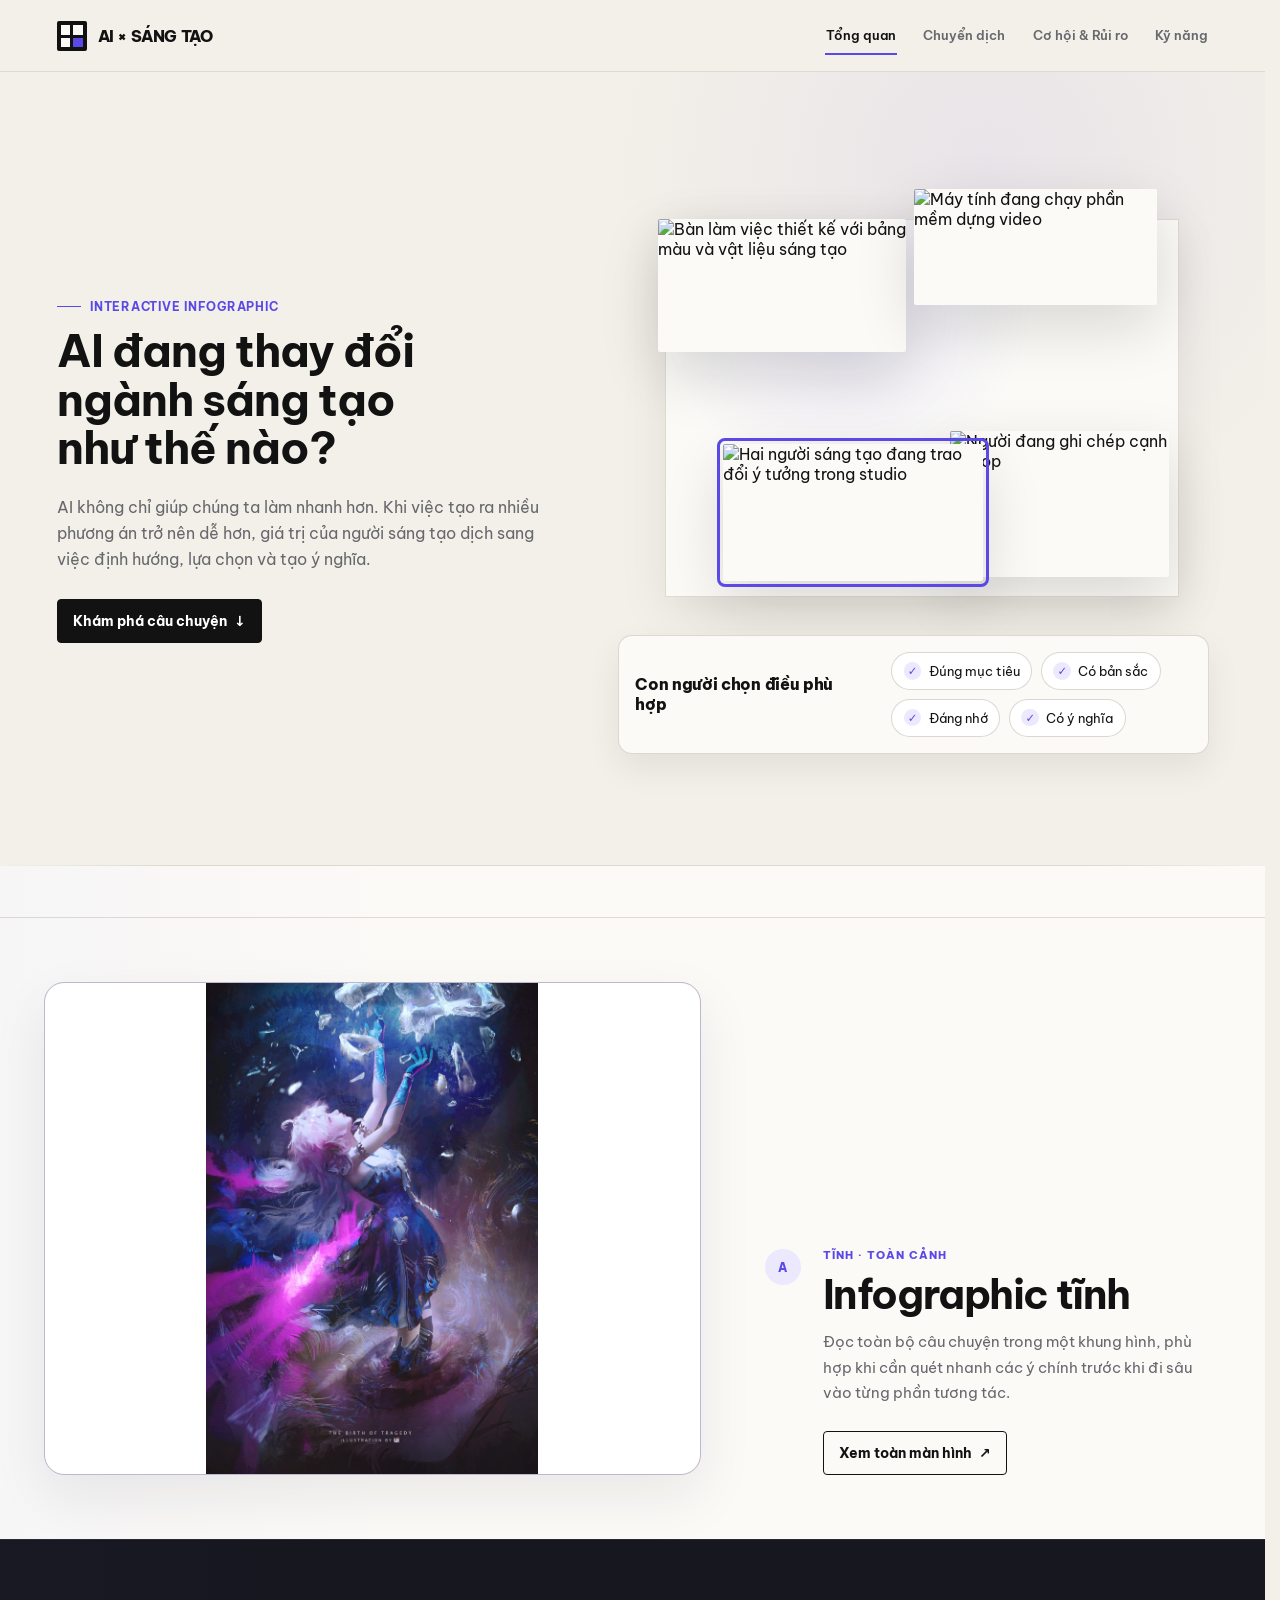
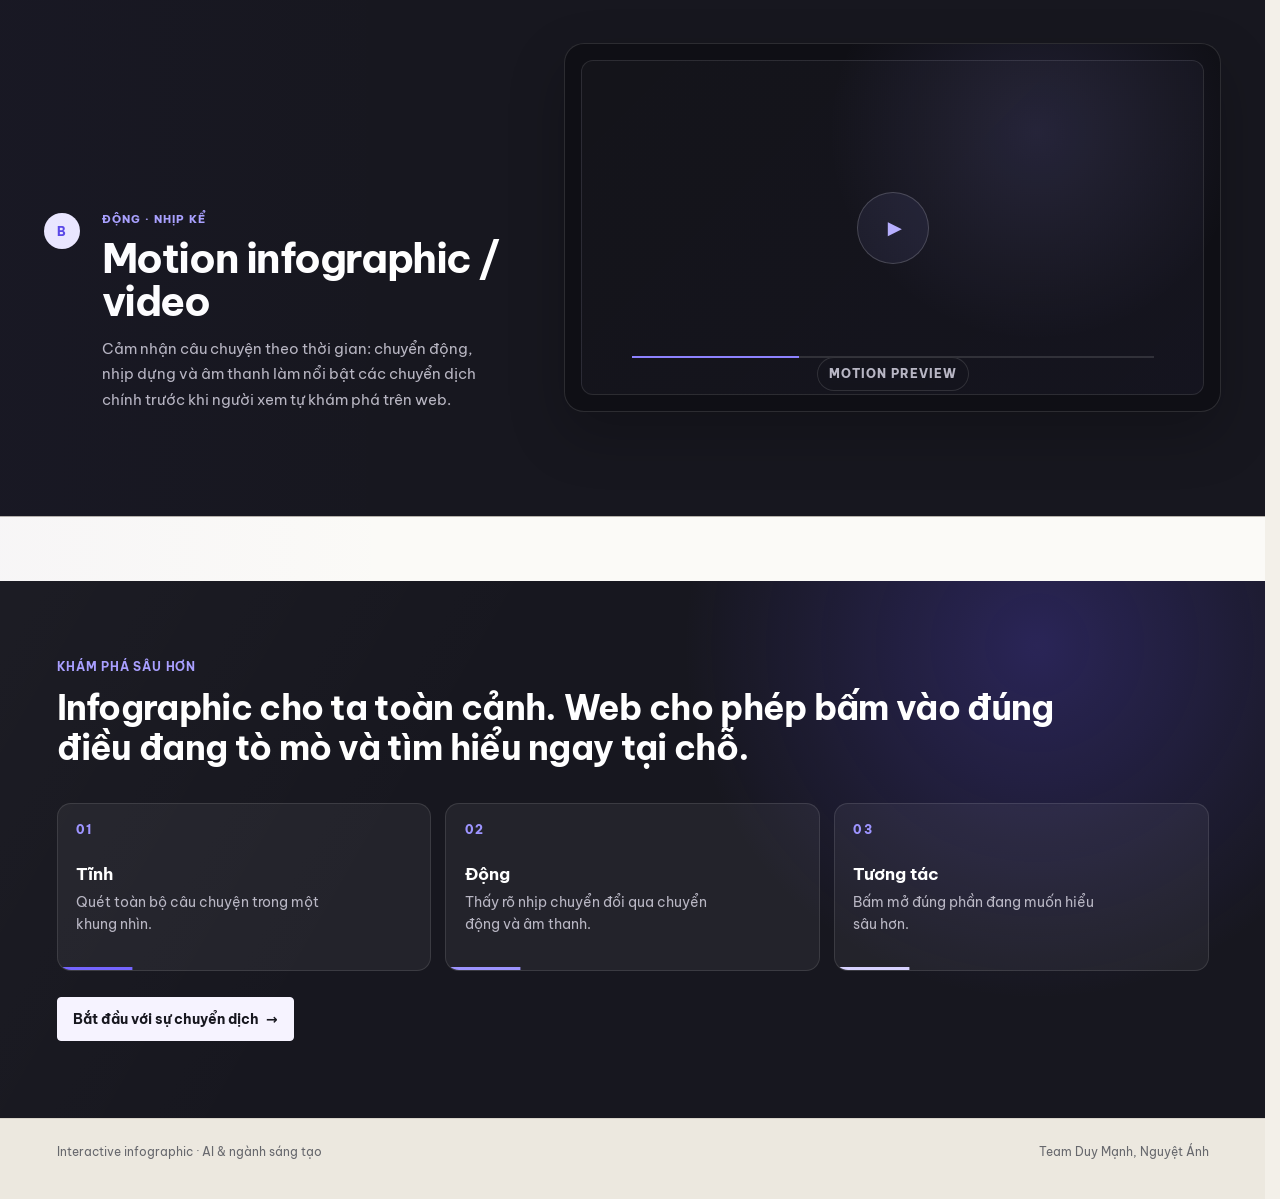
==== index.html @ 2cf22e71 "Add files via upload" ====
<!DOCTYPE html>

<html data-entry="home" lang="vi">
<head>
<meta charset="utf-8"/>
<script src="js/entry.js?v=44"></script>
<meta content="width=device-width, initial-scale=1" name="viewport"/>
<meta content="Interactive infographic về cách AI đang thay đổi ngành sáng tạo." name="description"/>
<meta content="#f3f0e9" name="theme-color"/>
<title>
      AI đang thay đổi ngành sáng tạo như thế nào?
    </title>
<link href="https://fonts.googleapis.com" rel="preconnect"/><link crossorigin="anonymous" href="https://fonts.gstatic.com" rel="preconnect"/><link href="https://fonts.googleapis.com/css2?family=Be+Vietnam+Pro:wght@400;500;600;700;800&amp;display=swap" rel="stylesheet"/><link href="css/tokens.css?v=44" rel="stylesheet"/>
<link href="css/base.css?v=44" rel="stylesheet"/>
<link href="css/layout.css?v=44" rel="stylesheet"/>
<link href="css/components.css?v=44" rel="stylesheet"/>
<link href="css/pages.css?v=44" rel="stylesheet"/>
</head>
<body data-page="home">
<a class="skip-link" href="#main">
      Bỏ qua điều hướng
    </a>
<div aria-hidden="true" class="site-intro" data-site-intro="">
<div class="site-intro-inner">
<div class="site-intro-brand">
<span aria-hidden="true" class="site-intro-mark">
<i>
</i>
<i>
</i>
<i>
</i>
<i>
</i>
</span>
<span class="site-intro-wordmark">
            AI × SÁNG TẠO
          </span>
</div>
<div class="site-intro-stage">
<div class="site-intro-side site-intro-side--left">
<span class="site-intro-line">
</span>
<strong>
              Khả năng
            </strong>
<small>
              Tạo · thử · mở rộng
            </small>
</div>
<div class="site-intro-core">
            AI
          </div>
<div class="site-intro-side site-intro-side--right">
<span class="site-intro-line">
</span>
<strong>
              Trách nhiệm
            </strong>
<small>
              Chọn · kiểm chứng · tạo ý nghĩa
            </small>
</div>
</div>
<div class="site-intro-caption">
          Công cụ mở rộng khả năng. Con người quyết định điều gì có giá trị.
        </div>
</div>
</div>
<site-header>
</site-header>
<main id="main">
<!-- ===== HERO ===== -->
<section class="page-hero home-hero">
<div class="container hero-grid">
<div class="hero-copy reveal">
<div class="hero-kicker-line">
              Interactive infographic
            </div>
<h1 class="display-title">
<span class="title-line">
                AI đang thay đổi
              </span>
<span class="title-line">
                ngành sáng tạo
              </span>
<span class="title-line">
                như thế nào?
              </span>
</h1>
<p class="lead">
              AI không chỉ giúp chúng ta làm nhanh hơn.
                        Khi việc tạo ra nhiều phương án trở nên dễ hơn,
                        giá trị của người sáng tạo dịch sang việc
                        định hướng, lựa chọn và tạo ý nghĩa.
            </p>
<div class="hero-actions">
<a class="button primary" href="#infographic">
                Khám phá câu chuyện
                <span aria-hidden="true" class="inline-arrow">
                  ↓
                </span>
</a>
</div>
</div>
<div aria-label="Các hình ảnh đại diện cho nhiều loại hoạt động sáng tạo" class="contact-sheet" data-hero-sheet="">
<div aria-hidden="true" class="contact-canvas">
<figure class="contact-card c1">
<img alt="Bàn làm việc thiết kế với bảng màu và vật liệu sáng tạo" decoding="async" loading="eager" src="https://images.pexels.com/photos/37663437/pexels-photo-37663437.jpeg?cs=srgb&amp;dl=pexels-noemiji-37663437.jpg&amp;fm=jpg"/>
</figure>
<figure class="contact-card c2">
<img alt="Máy tính đang chạy phần mềm dựng video" decoding="async" loading="eager" src="https://images.pexels.com/photos/9317525/pexels-photo-9317525.jpeg?cs=srgb&amp;dl=pexels-adam-sondel-381265-9317525.jpg&amp;fm=jpg"/>
</figure>
<figure class="contact-card c3 selected">
<img alt="Hai người sáng tạo đang trao đổi ý tưởng trong studio" decoding="async" loading="eager" src="https://images.pexels.com/photos/6322380/pexels-photo-6322380.jpeg?cs=srgb&amp;dl=pexels-ai25studioai-6322380.jpg&amp;fm=jpg"/>
</figure>
<figure class="contact-card c4">
<img alt="Người đang ghi chép cạnh laptop" decoding="async" loading="eager" src="https://images.pexels.com/photos/1766604/pexels-photo-1766604.jpeg?cs=srgb&amp;dl=pexels-judit-peter-281675-1766604.jpg&amp;fm=jpg"/>
</figure>
</div>
<div class="hero-filter-note">
<strong>
  Con người chọn điều phù hợp
</strong>
<div class="hero-criteria">
<span>
 Đúng mục tiêu
</span>
<span>
Có bản sắc
 </span>
<span>
Đáng nhớ
</span>
<span>
Có ý nghĩa
</span>
</div>
</div>
</div>
</div>
</section>
<!-- ===== INFOGRAPHIC / VIDEO ===== -->
<section class="section paper infographic-feature" id="infographic">
<div class="resource-grid reveal">
    <article class="resource-card resource-card--image">
      <div class="resource-card-inner resource-card-inner--media">
        <div class="resource-media-slot resource-media-slot--image" data-resource-slot>
          <!-- Thay src bằng đúng tên file ảnh của bạn. Không cần đổi tên file. -->
          <img
            src="assets/images/__denia_wuthering_waves_drawn_by_ui_uiiiiiiiii__208f5d4cfd1bcb9dfec22d01a7ed5b08.jpg"
            data-resource-image
            alt="Infographic AI và ngành sáng tạo"
          >
          <div class="resource-media-placeholder" data-resource-placeholder>
            <div class="resource-placeholder-art resource-placeholder-art--image" aria-hidden="true">
              <span class="resource-placeholder-line resource-placeholder-line--wide"></span>
              <span class="resource-placeholder-line resource-placeholder-line--mid"></span>
              <span class="resource-placeholder-line resource-placeholder-line--short"></span>
              <span class="resource-placeholder-grid"></span>
            </div>
            <span class="resource-placeholder-label">Infographic preview</span>
          </div>
        </div>

        <div class="resource-card-copy">
          <span class="resource-index">A</span>
          <div class="resource-copy-body">
            <span class="resource-kicker">Tĩnh · Toàn cảnh</span>
            <h3>Infographic tĩnh</h3>
            <p>Đọc toàn bộ câu chuyện trong một khung hình, phù hợp khi cần quét nhanh các ý chính trước khi đi sâu vào từng phần tương tác.</p>
            <button class="button resource-action" data-open-resource="image" type="button" disabled hidden>
              Xem toàn màn hình <span aria-hidden="true">↗</span>
            </button>
          </div>
        </div>
      </div>
    </article>

    <article class="resource-card resource-card--dark resource-card--reverse">
      <div class="resource-card-inner resource-card-inner--media">
        <div class="resource-media-slot resource-media-slot--video" data-resource-slot>
          <video
            src="assets/video/snaptik.vn_7618606167828319506.mp4"
            data-resource-video
            aria-label="Motion infographic về AI và ngành sáng tạo"
            preload="metadata"
            controls
            hidden
          ></video>
          <div class="resource-media-placeholder" data-resource-placeholder>
            <div class="resource-placeholder-art resource-placeholder-art--video" aria-hidden="true">
              <span class="resource-placeholder-play">▶</span>
              <span class="resource-placeholder-timeline"></span>
            </div>
            <span class="resource-placeholder-label">Motion preview</span>
          </div>
        </div>

        <div class="resource-card-copy">
          <span class="resource-index">B</span>
          <div class="resource-copy-body">
            <span class="resource-kicker">Động · Nhịp kể</span>
            <h3>Motion infographic / video</h3>
            <p>Cảm nhận câu chuyện theo thời gian: chuyển động, nhịp dựng và âm thanh làm nổi bật các chuyển dịch chính trước khi người xem tự khám phá trên web.</p>
            <button class="button primary resource-action" data-open-resource="video" type="button" disabled hidden>
              Xem video <span aria-hidden="true">↗</span>
            </button>
          </div>
        </div>
      </div>
    </article>
  </div>
</section>
<!-- ===== EXPLORE ===== -->
<section class="section loose explore-section">
<div class="container reveal">
<p class="eyebrow">
            Khám phá sâu hơn
          </p>
<p class="summary-transition">
            Infographic cho ta toàn cảnh.
                    Web cho phép bấm vào đúng điều đang tò mò
                    và tìm hiểu ngay tại chỗ.
          </p>
<div class="insight-strip reveal-stagger">
<article class="insight-card">
<span class="insight-index">
                01
              </span>
<strong>
                Tĩnh
              </strong>
<p>
                Quét toàn bộ câu chuyện trong một khung nhìn.
              </p>
</article>
<article class="insight-card">
<span class="insight-index">
                02
              </span>
<strong>
                Động
              </strong>
<p>
                Thấy rõ nhịp chuyển đổi qua chuyển động và âm thanh.
              </p>
</article>
<article class="insight-card">
<span class="insight-index">
                03
              </span>
<strong>
                Tương tác
              </strong>
<p>
                Bấm mở đúng phần đang muốn hiểu sâu hơn.
              </p>
</article>
</div>
<div class="hero-actions">
<a class="button primary" href="chuyen-dich.html">
              Bắt đầu với sự chuyển dịch
              <span aria-hidden="true" class="inline-arrow">
                →
              </span>
</a>
</div>
</div>
</section>
<div aria-hidden="true" class="resource-lightbox" data-resource-lightbox="">
<div class="resource-lightbox-backdrop" data-close-resource="">
</div>
<section aria-labelledby="resource-lightbox-title" aria-modal="true" class="resource-lightbox-dialog" role="dialog">
<div class="resource-lightbox-bar">
  <strong data-resource-lightbox-title id="resource-lightbox-title">Media</strong>
  <div class="resource-lightbox-tools">
    <div class="resource-zoom-controls" data-resource-zoom-controls hidden>
      <button type="button" class="resource-zoom-button" data-resource-zoom-out aria-label="Thu nhỏ ảnh">−</button>
      <span class="resource-zoom-label" data-resource-zoom-label>100%</span>
      <button type="button" class="resource-zoom-button" data-resource-zoom-in aria-label="Phóng to ảnh">+</button>
    </div>
    <button aria-label="Đóng media" class="resource-lightbox-close" data-close-resource type="button">Đóng ×</button>
  </div>
</div>
<div class="resource-lightbox-stage">
<img alt="Infographic AI và ngành sáng tạo ở chế độ xem lớn" data-resource-lightbox-image="" hidden=""/>
<video aria-label="Motion infographic AI và ngành sáng tạo" controls="" data-resource-lightbox-video="" hidden="" playsinline="" preload="metadata">
</video>
<div class="resource-lightbox-empty" data-resource-lightbox-empty="" hidden="">
              Media chưa được gắn vào project.
            </div>
</div>
</section>
</div>
</main>
<site-footer>
</site-footer>
<script src="js/main.js?v=44">
</script>
<script src="js/animations.js?v=44">
</script>
<script src="js/pages/home.js?v=44">
</script>
</body>
</html>
---- css/tokens.css ----
:root {
  --bg: #f3f0e9;
  --paper: #fbfaf7;
  --ink: #121212;
  --muted: #67686d;
  --line: #d8d3c9;
  --accent: #5a48e7;
  --accent-soft: #ece9ff;
  --accent-2: #8a7fff;
  --risk: #8f3636;
  --risk-soft: #f3e4e1;
  --dark: #121218;
  --dark-2: #1d1d26;
  --light-on-dark: #f7f5ef;
  --success: #2d6b58;

  --font: "Be Vietnam Pro", Inter, ui-sans-serif, system-ui, -apple-system, BlinkMacSystemFont, "Segoe UI", sans-serif;

  --fs-display: clamp(2.45rem, 3.55vw, 3.65rem);
  --fs-h1: clamp(2.05rem, 2.85vw, 3.05rem);
  --fs-h2: clamp(1.5rem, 1.85vw, 1.95rem);
  --fs-h3: clamp(1.02rem, 1.1vw, 1.16rem);
  --fs-body-lg: clamp(.98rem, .98vw, 1.04rem);
  --fs-body: 1rem;
  --fs-small: .84rem;
  --fs-label: .74rem;

  --space-1: .5rem;
  --space-2: .75rem;
  --space-3: 1rem;
  --space-4: 1.5rem;
  --space-5: 2rem;
  --space-6: 2.75rem;
  --space-7: 4rem;
  --space-8: 5.5rem;
  --space-9: 7rem;

  --radius-xs: 4px;
  --radius-sm: 10px;
  --radius-md: 18px;
  --radius-lg: 24px;
  --max: 1180px;
  --reading: 740px;
  --header-h: 72px;

  --shadow-soft: 0 16px 46px rgba(17, 17, 17, .08);
  --shadow-image: 0 22px 60px rgba(17, 17, 17, .14);
  --shadow-lift: 0 22px 64px rgba(17, 17, 17, .11);

  --motion-ease: cubic-bezier(.22, 1, .36, 1);
  --motion-ease-soft: cubic-bezier(.2, .72, .2, 1);
  --motion-ease-spring: cubic-bezier(.16, 1, .3, 1);
  --motion-fast: 180ms;
  --motion-base: 360ms;
  --motion-slow: 520ms;
}
---- css/base.css ----
*, *::before, *::after { box-sizing: border-box; }
html { scroll-behavior: smooth; scrollbar-gutter: stable; }
body {
  margin: 0;
  overflow-x: hidden;
  background: var(--bg);
  color: var(--ink);
  font-family: var(--font);
  font-size: var(--fs-body);
  text-rendering: optimizeLegibility;
  -webkit-font-smoothing: antialiased;
}
img, video, svg { display: block; max-width: 100%; }
a { color: inherit; }
a, button, summary { -webkit-tap-highlight-color: transparent; }
button, summary { font: inherit; }
button { color: inherit; }
h1, h2, h3, h4, p, figure, blockquote { margin-top: 0; }
p { line-height: 1.62; }
code { font-family: ui-monospace, SFMono-Regular, Menlo, Consolas, monospace; font-size: .88em; }
::selection { background: var(--accent); color: #fff; }

.container { width: min(var(--max), 90vw); margin-inline: auto; }
.reading { max-width: var(--reading); }

.skip-link {
  position: fixed;
  left: 1rem;
  top: -4rem;
  z-index: 300;
  padding: .7rem 1rem;
  background: var(--ink);
  color: #fff;
  text-decoration: none;
}
.skip-link:focus { top: 1rem; }

.eyebrow, .kicker {
  margin-bottom: .72rem;
  color: var(--accent);
  font-size: var(--fs-label);
  font-weight: 650;
  letter-spacing: .065em;
  text-transform: uppercase;
}
.display-title {
  max-width: 620px;
  margin-bottom: 1.3rem;
  font-size: var(--fs-display);
  font-weight: 700;
  line-height: 1.07;
  letter-spacing: -.022em;
  text-wrap: balance;
}
.display-title .title-line { display: block; }
.page-title {
  max-width: 820px;
  margin-bottom: 1.2rem;
  font-size: var(--fs-h1);
  font-weight: 700;
  line-height: 1.09;
  letter-spacing: -.02em;
  text-wrap: balance;
}
.section-title {
  max-width: 760px;
  margin-bottom: .82rem;
  font-size: var(--fs-h2);
  font-weight: 650;
  line-height: 1.18;
  letter-spacing: -.015em;
  text-wrap: balance;
}
.item-title { margin-bottom: .42rem; font-size: var(--fs-h3); font-weight: 650; line-height: 1.32; }
.lead { max-width: 735px; margin-bottom: 0; color: var(--muted); font-size: var(--fs-body-lg); font-weight: 400; line-height: 1.68; }
.lead strong { font-weight: 400; color: inherit; }
.small, .muted { color: var(--muted); }
.small { font-size: var(--fs-small); }

.icon { width: 1.35rem; height: 1.35rem; flex: 0 0 auto; stroke: currentColor; }
.icon-lg { width: 2.15rem; height: 2.15rem; }
.icon-xl { width: 3rem; height: 3rem; }

.sr-only {
  position: absolute;
  width: 1px;
  height: 1px;
  padding: 0;
  margin: -1px;
  overflow: hidden;
  clip: rect(0, 0, 0, 0);
  white-space: nowrap;
  border: 0;
}
:focus-visible { outline: 3px solid color-mix(in srgb, var(--accent) 75%, white); outline-offset: 3px; }
[hidden] { display: none !important; }

/* Motion is progressive enhancement: content remains visible if JS does not run. */
.motion-enabled .reveal {
  opacity: 0;
  transform: translate3d(0, 14px, 0);
  transition: opacity 520ms var(--motion-ease), transform 520ms var(--motion-ease);
  will-change: opacity, transform;
}
.motion-enabled .reveal.is-visible { opacity: 1; transform: none; will-change: auto; }

.motion-enabled .reveal-stagger > * {
  opacity: 0;
  transform: translate3d(0, 10px, 0);
  transition: opacity 460ms var(--motion-ease), transform 460ms var(--motion-ease);
  transition-delay: calc(var(--stagger-index, 0) * 42ms);
}
.motion-enabled .reveal-stagger.is-visible > * { opacity: 1; transform: none; will-change: auto; }

.motion-enabled .section-head.reveal,
.motion-enabled .feature-head.reveal {
  opacity: 1;
  transform: none;
  transition: none;
}
.motion-enabled .section-head.reveal > *:not(.sr-only),
.motion-enabled .feature-head.reveal > *:not(.sr-only) {
  opacity: 0;
  transform: translate3d(0, 9px, 0);
  transition: opacity 480ms var(--motion-ease), transform 480ms var(--motion-ease);
}
.motion-enabled .section-head.reveal.is-visible > *:not(.sr-only),
.motion-enabled .feature-head.reveal.is-visible > *:not(.sr-only) { opacity: 1; transform: none; }
.motion-enabled .section-head.reveal.is-visible > *:nth-child(2),
.motion-enabled .feature-head.reveal.is-visible > *:nth-child(2) { transition-delay: 45ms; }
.motion-enabled .section-head.reveal.is-visible > *:nth-child(3),
.motion-enabled .feature-head.reveal.is-visible > *:nth-child(3) { transition-delay: 85ms; }
.motion-enabled .section-head.reveal.is-visible > *:nth-child(4),
.motion-enabled .feature-head.reveal.is-visible > *:nth-child(4) { transition-delay: 120ms; }

/* Home hero is never hidden by motion. The standalone intro is the only entry animation. */
.home-hero .hero-copy,
.home-hero .hero-kicker-line,
.home-hero .title-line,
.home-hero .hero-copy > .lead,
.home-hero .hero-copy > .hero-actions { opacity: 1; transform: none; }

@media (prefers-reduced-motion: reduce) {
  *, *::before, *::after { scroll-behavior: auto !important; animation-duration: .001ms !important; transition-duration: .001ms !important; }
  .motion-enabled .reveal,
  .motion-enabled .reveal-stagger > *,
  .motion-enabled .section-head.reveal > *,
  .motion-enabled .feature-head.reveal > * {
    opacity: 1 !important;
    transform: none !important;
    transition: none !important;
    animation: none !important;
  }
}


/* First-entry overlay only. Page content itself is never hidden or replayed. */
html.intro-skipped .site-intro { display: none !important; }
body.resource-lightbox-open { overflow: hidden; }
body.intro-active { overflow: hidden; }
---- css/layout.css ----
/* Shared site shell ------------------------------------------------------- */
site-header {
  display: block;
  position: sticky;
  top: 0;
  z-index: 70;
  min-height: var(--header-h);
  background: var(--bg);
}

.site-header {
  position: relative;
  height: var(--header-h);
  border-bottom: 1px solid color-mix(in srgb, var(--line) 78%, transparent);
  background: rgba(243, 240, 233, .985);
}

.site-header::after {
  content: "";
  position: absolute;
  left: 0;
  bottom: -1px;
  width: calc(var(--page-progress, 0) * 100%);
  height: 1px;
  background: var(--accent);
  pointer-events: none;
}

.header-inner {
  height: var(--header-h);
  display: flex;
  align-items: center;
  justify-content: space-between;
  gap: var(--space-5);
}

.brand {
  display: inline-flex;
  align-items: center;
  gap: .7rem;
  flex: 0 0 auto;
  color: var(--ink);
  text-decoration: none;
  font-weight: 800;
  letter-spacing: -.025em;
}

.brand-mark {
  width: 30px;
  height: 30px;
  display: grid;
  grid-template-columns: repeat(2, 1fr);
  gap: 3px;
  padding: 4px;
  border-radius: 2px;
  background: var(--ink);
}
.brand-mark i { display: block; background: var(--paper); }
.brand-mark i:last-child { background: var(--accent); }
.brand-label { line-height: 1; }

.site-nav {
  display: flex;
  align-items: stretch;
  gap: clamp(1rem, 2vw, 1.7rem);
  min-height: 42px;
  overflow-x: auto;
  scrollbar-width: none;
}
.site-nav::-webkit-scrollbar { display: none; }

.site-nav a {
  position: relative;
  display: inline-flex;
  align-items: center;
  padding: 0 .05rem;
  color: var(--muted);
  text-decoration: none;
  font-size: .82rem;
  font-weight: 600;
  line-height: 1;
  white-space: nowrap;
  transition: color 160ms ease;
}
.site-nav a::after {
  content: "";
  position: absolute;
  left: 0;
  right: 0;
  bottom: 2px;
  height: 2px;
  background: var(--accent);
  transform: scaleX(0);
  transform-origin: center;
  transition: transform 180ms var(--motion-ease);
}
.site-nav a:hover,
.site-nav a:focus-visible,
.site-nav a.active { color: var(--ink); }
.site-nav a.active::after { transform: scaleX(1); }

.page-hero { padding: 3.7rem 0 3.4rem; }
.section { padding: 4rem 0; }
.section.compact { padding-block: 3.25rem; }
.section.loose { padding-block: 4.8rem; }
.section.dark { background: var(--dark); color: var(--light-on-dark); }
.section.dark .eyebrow { color: #9d94ff; }
.section.dark .lead, .section.dark .media-note { color: #b9b8c2; }
.section.paper { background: var(--paper); }
.section-head { margin-bottom: 2.35rem; }
.section-head.compact { margin-bottom: 1.65rem; }
.section-grid { display: grid; grid-template-columns: minmax(0, .92fr) minmax(0, 1.08fr); gap: clamp(2.5rem, 5vw, 5rem); align-items: start; }
.bridge { padding: 2.2rem 0; background: var(--ink); color: #fff; }
.bridge p { max-width: 900px; margin: 0; font-size: clamp(1.45rem, 2.5vw, 2.4rem); font-weight: 600; line-height: 1.28; letter-spacing: -.025em; }

.page-next { padding: 2.4rem 0 3.7rem; border-top: 1px solid color-mix(in srgb, var(--line) 86%, transparent); background: color-mix(in srgb, var(--bg) 88%, #fff); }
.page-next-inner { display: flex; align-items: center; justify-content: space-between; gap: var(--space-4); padding: 1rem 0; }
.page-next-label { color: var(--muted); font-size: var(--fs-label); font-weight: 700; letter-spacing: .1em; text-transform: uppercase; }
.page-next-title { margin: .3rem 0 0; font-size: 1.22rem; font-weight: 700; line-height: 1.35; }
.page-next .button { transition-duration: 260ms; }
.site-footer { padding: 1.6rem 0 2.5rem; border-top: 1px solid var(--line); background: #ece8df; color: var(--muted); font-size: .75rem; }
.footer-inner { display: flex; justify-content: space-between; gap: var(--space-4); }

@media (max-width: 900px) {
  .site-nav { max-width: 72vw; }
  .section-grid { grid-template-columns: 1fr; }
}
@media (max-width: 680px) {
  .brand-label { display: none; }
  .site-nav { max-width: calc(100vw - 72px); gap: 1rem; }
  .site-nav a { font-size: .74rem; }
  .page-hero, .section, .section.compact, .section.loose { padding-block: 3rem; }
  .page-next-inner, .footer-inner { align-items: flex-start; flex-direction: column; }
}
---- css/components.css ----
.button {
  display: inline-flex;
  align-items: center;
  justify-content: center;
  gap: .45rem;
  min-height: 44px;
  padding: .72rem .95rem;
  border: 1px solid var(--ink);
  border-radius: var(--radius-xs);
  background: transparent;
  color: inherit;
  text-decoration: none;
  font-size: .87rem;
  font-weight: 700;
  cursor: pointer;
  transform: translate3d(0, 0, 0);
  transition: background var(--motion-fast) ease, color var(--motion-fast) ease, border-color var(--motion-fast) ease, transform 260ms var(--motion-ease-spring), box-shadow 260ms var(--motion-ease-soft);
}
.button:hover, .button:focus-visible { transform: translate3d(0, -2px, 0); box-shadow: 0 10px 26px rgba(17, 17, 17, .09); }
.button:active { transform: translate3d(0, 0, 0) scale(.985); transition-duration: 90ms; }
.button.primary { background: var(--ink); color: #fff; }
.button.primary:hover, .button.primary:focus-visible { background: var(--accent); border-color: var(--accent); }
.text-link { display: inline-flex; align-items: center; gap: .35rem; padding: .12rem 0; border-bottom: 1px solid currentColor; background: transparent; color: var(--accent); text-decoration: none; font-size: .83rem; font-weight: 700; }
.hero-actions { display: flex; flex-wrap: wrap; gap: .85rem; margin-top: 1.65rem; }
.inline-arrow { display: inline-block; transition: transform 300ms var(--motion-ease-spring); }
.button:hover .inline-arrow, .button:focus-visible .inline-arrow { transform: translate3d(4px, 0, 0); }
.button[href^="#"]:hover .inline-arrow, .button[href^="#"]:focus-visible .inline-arrow { transform: translate3d(0, 4px, 0); }

.media-frame, .video-frame { position: relative; overflow: hidden; border-radius: var(--radius-sm); transition: transform 520ms var(--motion-ease), box-shadow 520ms var(--motion-ease-soft); }
.media-frame { background: var(--paper); box-shadow: var(--shadow-soft); }
.media-frame:hover { transform: translate3d(0, -2px, 0); box-shadow: var(--shadow-lift); }
.media-frame img { width: 100%; height: auto; transition: transform 900ms var(--motion-ease); }
.media-frame:hover img { transform: scale(1.008); }
.video-frame { background: #0e0e13; box-shadow: 0 24px 70px rgba(0, 0, 0, .18); }
.video-frame video { width: 100%; aspect-ratio: 16 / 9; background: #09090c; }
.media-empty { min-height: 420px; background: linear-gradient(135deg, #f7f4ed, #f1eee7); }
.media-empty.quiet { display: block; padding: 0; }
.media-note { margin: .8rem 0 0; color: var(--muted); font-size: .78rem; }
.video-frame .media-empty { min-height: 0; aspect-ratio: 16 / 9; background: linear-gradient(145deg, #111116, #191922); }
.video-frame .media-empty.quiet::after { content: ""; position: absolute; left: 50%; top: 50%; width: 48px; height: 48px; transform: translate(-50%, -50%); border: 1px solid #474752; border-radius: 50%; opacity: .6; }
.media-fallback { min-height: 260px; display: grid; place-content: center; gap: .55rem; padding: 2rem; border: 1px dashed var(--line); background: linear-gradient(135deg, #f7f4ed, #efebe3); color: var(--muted); text-align: center; }
.media-fallback strong { color: var(--ink); }
.media-fallback--dark { min-height: 420px; border-color: #353540; background: linear-gradient(145deg, #111116, #1a1a22); color: #aaa9b4; }
.media-fallback--dark strong { color: #fff; }

/* Accordion: four large workflow shifts. */
.shift-list { border-top: 1px solid var(--line); }
.shift-item { border-bottom: 1px solid var(--line); transition: background 220ms ease, border-color 220ms ease; }
.shift-item:hover { background: rgba(255, 255, 255, .32); }
.shift-trigger { width: 100%; display: grid; grid-template-columns: 62px minmax(0, 1fr) auto; gap: 1.15rem; align-items: start; padding: 1.45rem 0; border: 0; background: transparent; text-align: left; cursor: pointer; transition: color 260ms var(--motion-ease), background 260ms var(--motion-ease); }
.shift-trigger:hover .shift-title, .shift-trigger:focus-visible .shift-title { color: var(--accent); }
.shift-icon { width: 42px; height: 42px; display: grid; place-items: center; color: var(--accent); transition: color 300ms var(--motion-ease), transform 420ms var(--motion-ease-spring); }
.shift-icon .icon { width: 1.5rem; height: 1.5rem; }
.shift-trigger:hover .shift-icon, .shift-trigger:focus-visible .shift-icon { transform: translate3d(3px, 0, 0) scale(1.06); }
.shift-item.is-open .shift-icon { color: var(--ink); transform: translate3d(2px, -1px, 0) scale(1.06); }
.shift-title { display: flex; align-items: baseline; gap: .45rem; flex-wrap: wrap; margin-bottom: .35rem; font-size: clamp(1.16rem, 1.45vw, 1.42rem); font-weight: 650; letter-spacing: -.012em; }
.shift-title .arrow { color: var(--accent); }
.shift-summary { max-width: 760px; color: var(--muted); font-size: .91rem; font-weight: 400; line-height: 1.6; }
.shift-plus { color: var(--accent); font-size: 1.15rem; transition: transform 420ms var(--motion-ease-spring), color 260ms ease; }
.shift-item.is-open .shift-plus { transform: rotate(45deg) scale(1.08); }
.shift-panel { display: grid; grid-template-rows: 0fr; transition: grid-template-rows 420ms var(--motion-ease); }
.shift-item.is-open .shift-panel { grid-template-rows: 1fr; }
.shift-panel-inner { overflow: hidden; }
.shift-content { display: grid; grid-template-columns: minmax(0, .8fr) minmax(0, 1.2fr); gap: 2rem; padding: 0 0 2.2rem 62px; opacity: 0; transform: translate3d(0, -5px, 0); transition: opacity 220ms ease, transform 330ms var(--motion-ease); }
.shift-item.is-open .shift-content { opacity: 1; transform: none; transition-delay: 55ms; }
.shift-copy p, .shift-copy li { color: var(--muted); font-size: .9rem; }
.shift-copy ul { padding-left: 1.1rem; }
.flow-visual { position: relative; min-height: 190px; padding: 1.25rem; border: 1px solid color-mix(in srgb, var(--line) 78%, transparent); border-radius: var(--radius-sm); background: var(--paper); overflow: hidden; }
.flow-track { display: flex; align-items: center; gap: .6rem; min-height: 78px; }
.flow-node { flex: 1; min-width: 0; padding: .72rem .6rem; border: 1px solid var(--line); background: #fff; text-align: center; font-size: .75rem; font-weight: 650; opacity: .12; transform: translate3d(0, 7px, 0); transition: opacity 330ms var(--motion-ease), transform 330ms var(--motion-ease), border-color 300ms ease, background 300ms ease; }
.flow-node.human { border-color: color-mix(in srgb, var(--accent) 60%, var(--line)); background: var(--accent-soft); color: var(--ink); }
.flow-arrow { color: var(--muted); opacity: .35; }
.shift-item.is-open .flow-node { opacity: 1; transform: none; }
.shift-item.is-open .flow-node:nth-of-type(1) { transition-delay: 80ms; }
.shift-item.is-open .flow-node:nth-of-type(2) { transition-delay: 115ms; }
.shift-item.is-open .flow-node:nth-of-type(3) { transition-delay: 150ms; }
.shift-item.is-open .flow-node:nth-of-type(4) { transition-delay: 185ms; }
.shift-item.is-open .flow-node:nth-of-type(5) { transition-delay: 220ms; }
.flow-caption { margin: .9rem 0 0; color: var(--muted); font-size: .78rem; }
.evidence-note { display: grid; grid-template-columns: 112px minmax(0, 1fr); gap: 1rem; margin-top: 1.2rem; padding-top: 1rem; border-top: 1px solid color-mix(in srgb, var(--line) 85%, transparent); }
.evidence-source { color: var(--accent); font-size: .71rem; font-weight: 700; letter-spacing: .08em; text-transform: uppercase; }
.evidence-note p { margin-bottom: .5rem; color: var(--muted); font-size: .86rem; }
.stat-note { display: grid; grid-template-columns: minmax(90px, auto) 1fr; gap: 1rem; align-items: center; margin-top: 1.15rem; padding-top: 1rem; border-top: 1px solid var(--line); }
.stat-note strong { font-size: 2.1rem; letter-spacing: -.04em; }
.stat-note span { color: var(--muted); font-size: .83rem; line-height: 1.5; }

/* Industry tabs. */
.tabs { display: grid; grid-template-columns: 188px minmax(0, 1fr); gap: 2.5rem; align-items: start; overflow-anchor: none; }
.tab-stage { position: relative; min-height: var(--tab-stage-min-height, 560px); overflow-anchor: none; }
.tab-list { display: grid; align-content: start; gap: .28rem; padding: .4rem; border: 1px solid color-mix(in srgb, var(--line) 80%, transparent); border-radius: 14px; background: rgba(251, 250, 247, .72); box-shadow: 0 12px 30px rgba(17, 17, 17, .035); }
.tab-button { position: relative; min-height: 46px; display: flex; align-items: center; gap: .7rem; padding: .7rem .75rem; border: 0; border-radius: 10px; background: transparent; color: var(--muted); text-align: left; font-size: .88rem; font-weight: 600; cursor: pointer; transition: color 180ms ease, background 220ms ease, box-shadow 220ms ease; }
.tab-button .icon { transition: color 260ms ease, transform 320ms var(--motion-ease-spring); }
.tab-button:hover, .tab-button:focus-visible { color: var(--ink); background: rgba(90, 72, 231, .055); }
.tab-button::after { content: ""; position: absolute; left: .75rem; top: 50%; width: 3px; height: 18px; border-radius: 999px; background: var(--accent); transform: translateY(-50%) scaleY(0); transform-origin: center; transition: transform 220ms var(--motion-ease); }
.tab-button[aria-selected="true"] { color: var(--ink); background: #fff; box-shadow: 0 5px 16px rgba(17, 17, 17, .055); }
.tab-button[aria-selected="true"]::after { transform: translateY(-50%) scaleY(1); }
.tab-button[aria-selected="true"] .icon { color: var(--accent); transform: scale(1.08); }
.tab-panel[hidden] { display: none; }
.industry-panel { display: grid; grid-template-columns: minmax(0, .92fr) minmax(0, 1.08fr); gap: 1.8rem; align-items: stretch; }
.industry-media { position: relative; min-height: 520px; overflow: hidden; background: #ddd; }
.industry-media img { width: 100%; height: 100%; object-fit: cover; filter: saturate(.88) contrast(1.03); transition: transform 820ms var(--motion-ease), filter 500ms ease; }
.industry-media:hover img { transform: scale(1.018); }
.industry-media::after { content: ""; position: absolute; inset: 0; background: linear-gradient(180deg, transparent 50%, rgba(0, 0, 0, .45)); }
.industry-caption { position: absolute; left: 1rem; right: 1rem; bottom: 1rem; z-index: 2; color: #fff; font-size: .75rem; font-weight: 600; letter-spacing: .02em; }
.industry-stages { display: grid; align-content: start; gap: 0; background: var(--paper); }
.industry-stage { display: grid; grid-template-columns: 30px 1fr; gap: .95rem; padding: 1.25rem 1.35rem; }
.industry-stage + .industry-stage { border-top: 1px solid var(--line); }
.stage-icon { width: 30px; height: 30px; display: grid; place-items: center; color: var(--accent); }
.stage-icon .icon { width: 1.35rem; height: 1.35rem; }
.stage-label { margin-bottom: .4rem; color: var(--ink); font-size: .98rem; font-weight: 650; }
.stage-copy { margin-bottom: 0; color: var(--muted); font-size: .94rem; font-weight: 400; line-height: 1.65; }
.stage-copy strong { font-weight: 500; color: var(--ink); }
.stage-keywords { display: flex; flex-wrap: wrap; gap: .38rem .6rem; margin: .5rem 0 0; padding: 0; list-style: none; color: var(--muted); font-size: .94rem; font-weight: 500; line-height: 1.6; }
.stage-keywords li::after { content: "·"; margin-left: .6rem; color: var(--muted); }
.stage-keywords li:last-child::after { display: none; }
.insight-line { margin: 1.15rem 0 0; padding-top: 1.1rem; border-top: 1px solid var(--line); font-size: clamp(1.12rem, 1.5vw, 1.4rem); font-weight: 600; line-height: 1.45; letter-spacing: -.01em; }

/* Human value selector. */
.value-layout { display: grid; grid-template-columns: minmax(0, .78fr) minmax(0, 1.22fr); gap: clamp(2rem, 4vw, 4rem); align-items: start; }
.value-list { display: grid; gap: .2rem; }
.value-button { width: 100%; display: grid; grid-template-columns: 36px 1fr; gap: .8rem; align-items: start; padding: .75rem .2rem; border: 0; background: transparent; color: var(--muted); text-align: left; cursor: pointer; transition: color 260ms ease, transform 340ms var(--motion-ease-spring); }
.value-button .icon { margin-top: .05rem; transition: transform 340ms var(--motion-ease-spring), color 260ms ease; }
.value-button strong { display: block; color: inherit; font-size: .96rem; font-weight: 650; }
.value-button span { display: block; margin-top: .18rem; font-size: .78rem; }
.value-button:hover, .value-button:focus-visible { transform: translate3d(4px, 0, 0); }
.value-button[aria-pressed="true"] { color: var(--accent); }
.value-button[aria-pressed="true"] .icon { transform: scale(1.1) rotate(-3deg); }
.value-display { min-height: 335px; display: flex; flex-direction: column; justify-content: center; padding: 1rem 0; }
.value-display-label { color: var(--accent); font-size: var(--fs-label); font-weight: 650; letter-spacing: .065em; text-transform: uppercase; }
.value-display h3 { max-width: 720px; margin: .75rem 0 .9rem; font-size: clamp(1.55rem, 2.25vw, 2.15rem); font-weight: 650; line-height: 1.16; letter-spacing: -.015em; text-wrap: balance; }
.value-display p { max-width: 650px; margin-bottom: 0; color: var(--muted); font-size: .96rem; }

/* Opportunity / risk pairs. */
.balance-axis { display: grid; grid-template-columns: 1fr auto 1fr; align-items: center; gap: 1rem; margin-top: 2rem; padding: 1.2rem 0; }
.axis-side { font-size: .74rem; font-weight: 700; letter-spacing: .1em; text-transform: uppercase; }
.axis-side.left { color: var(--accent); text-align: right; }
.axis-side.right { color: var(--risk); }
.axis-core { width: 54px; height: 54px; display: grid; place-items: center; border-radius: 50%; background: var(--ink); color: #fff; font-size: .72rem; font-weight: 800; }
.balance-pairs { border-top: 1px solid var(--line); }
.balance-pair { display: grid; grid-template-columns: 1fr 86px 1fr; align-items: stretch; border-bottom: 1px solid var(--line); }
.pair-button { display: flex; align-items: center; gap: .85rem; padding: 1.25rem .5rem; border: 0; background: transparent; color: var(--muted); text-align: left; cursor: pointer; transition: color 280ms ease, background 340ms ease, transform 340ms var(--motion-ease-spring); }
.pair-button.right { justify-content: flex-end; text-align: right; }
.pair-button strong { font-size: 1rem; line-height: 1.35; }
.pair-button .icon { color: currentColor; transition: transform 340ms var(--motion-ease-spring); }
.pair-button.opportunity:hover, .pair-button.opportunity:focus-visible { transform: translate3d(4px, 0, 0); }
.pair-button.risk:hover, .pair-button.risk:focus-visible { transform: translate3d(-4px, 0, 0); }
.pair-button[aria-pressed="true"] .icon { transform: scale(1.1); }
.pair-button[aria-pressed="true"].opportunity { color: var(--accent); background: linear-gradient(90deg, transparent, var(--accent-soft)); }
.pair-button[aria-pressed="true"].risk { color: var(--risk); background: linear-gradient(270deg, transparent, var(--risk-soft)); }
.pair-connector { position: relative; display: grid; place-items: center; color: var(--muted); font-size: .72rem; }
.pair-connector::before { content: ""; position: absolute; left: 0; right: 0; top: 50%; height: 1px; background: var(--line); }
.pair-connector span { position: relative; z-index: 1; padding: .2rem .4rem; background: var(--bg); transition: color 300ms ease, transform 360ms var(--motion-ease-spring); }
.balance-pair:has(.pair-button:hover) .pair-connector span { transform: scale(1.12); color: var(--ink); }
.balance-detail { display: grid; grid-template-columns: 170px minmax(0, 1fr); gap: 2rem; min-height: 260px; margin-top: 2rem; padding: 1.8rem 0 0; border-top: 3px solid var(--accent); transition: border-color 340ms ease; }
.balance-detail.is-risk { border-top-color: var(--risk); }
.balance-detail-type { color: var(--accent); font-size: .74rem; font-weight: 700; letter-spacing: .1em; text-transform: uppercase; }
.balance-detail.is-risk .balance-detail-type { color: var(--risk); }
.balance-detail h3 { margin-bottom: .7rem; font-size: clamp(1.7rem, 2.5vw, 2.35rem); line-height: 1.1; letter-spacing: -.02em; }
.balance-detail > div > p { max-width: 720px; color: var(--muted); font-size: .93rem; }
.detail-points { display: grid; grid-template-columns: repeat(3, minmax(0, 1fr)); gap: 1rem; margin: 1.2rem 0; padding: 0; list-style: none; }
.detail-points li { padding-top: .75rem; border-top: 1px solid var(--line); color: var(--muted); font-size: .84rem; line-height: 1.5; transition: border-color 260ms ease, color 260ms ease, transform 320ms var(--motion-ease); }
.detail-points li:hover { transform: translate3d(0, -2px, 0); color: var(--ink); border-color: color-mix(in srgb, var(--accent) 40%, var(--line)); }

/* Research drawer. */
.research-drawer { margin-top: 3.2rem; border-top: 1px solid var(--line); border-bottom: 1px solid var(--line); }
.research-drawer summary { display: flex; justify-content: space-between; gap: 1rem; padding: 1rem 0; list-style: none; cursor: pointer; font-weight: 700; transition: color 260ms ease; }
.research-drawer summary::-webkit-details-marker { display: none; }
.research-drawer summary:hover, .research-drawer summary:focus-visible { color: var(--accent); }
.research-plus { color: var(--accent); font-size: 1.15rem; transition: transform 420ms var(--motion-ease-spring), color 260ms ease; }
.research-drawer[open] .research-plus { transform: rotate(45deg) scale(1.08); }
.research-list { padding: 0 0 1.2rem; }
.research-item { display: grid; grid-template-columns: 44px minmax(0, 1fr) auto; gap: 1rem; align-items: start; padding: 1rem 0; border-top: 1px solid var(--line); }
.research-index { color: var(--accent); font-size: .7rem; font-weight: 700; }
.research-item h3 { margin-bottom: .32rem; font-size: .93rem; line-height: 1.4; }
.research-item p { margin-bottom: 0; color: var(--muted); font-size: .79rem; }
.research-item > a { color: var(--accent); font-size: .78rem; font-weight: 700; text-decoration: none; }

/* Skills stack. */
.skill-shell { display: grid; grid-template-columns: minmax(0, .85fr) minmax(0, 1.15fr); gap: clamp(2rem, 5vw, 5rem); align-items: start; }
.skill-stack { display: grid; gap: .45rem; position: static; }
.skill-layer { position: relative; width: 100%; display: grid; grid-template-columns: 44px 1fr auto; gap: .9rem; align-items: center; padding: 1rem 1.1rem; border: 1px solid var(--line); background: var(--paper); text-align: left; cursor: pointer; transform: translateX(calc(var(--offset, 0) * 5px)); transition: background 180ms ease, border-color 180ms ease, color 180ms ease, box-shadow 180ms ease; }
.skill-layer:nth-child(1) { --offset: 0; }
.skill-layer:nth-child(2) { --offset: 1; }
.skill-layer:nth-child(3) { --offset: 2; }
.skill-layer:nth-child(4) { --offset: 3; }
.skill-layer:nth-child(5) { --offset: 4; }
.skill-layer:hover { box-shadow: 0 6px 16px rgba(17, 17, 17, .045); }
.skill-layer[aria-pressed="true"] { background: var(--ink); border-color: var(--ink); color: #fff; box-shadow: 0 14px 34px rgba(17, 17, 17, .12); }
.skill-layer .icon { color: var(--accent); transition: color 180ms ease; }
.skill-layer[aria-pressed="true"] .icon { color: #9d94ff; }
.skill-layer strong { font-size: .94rem; font-weight: 650; }
.skill-layer small { color: var(--muted); font-size: .7rem; }
.skill-layer[aria-pressed="true"] small { color: #bcbac5; }
.skill-detail { min-height: 470px; padding: 1.5rem 0; }
.skill-detail-label { color: var(--accent); font-size: .74rem; font-weight: 650; letter-spacing: .065em; text-transform: uppercase; }
.skill-detail h3 { max-width: 760px; margin: .75rem 0 1rem; font-size: clamp(1.55rem, 2.25vw, 2.2rem); font-weight: 650; line-height: 1.16; letter-spacing: -.015em; text-wrap: balance; }
.skill-detail > p { max-width: 700px; color: var(--muted); }
.skill-detail ul { display: grid; grid-template-columns: repeat(2, minmax(0, 1fr)); gap: .6rem 1rem; max-width: 720px; margin: 1.3rem 0 0; padding: 0; list-style: none; }
.skill-detail li { padding-top: .6rem; border-top: 1px solid var(--line); color: var(--muted); font-size: .85rem; }

/* Dark value chapter and raised interactive surfaces introduced in V6. */
.values-section .value-layout { grid-template-columns: minmax(300px, .78fr) minmax(0, 1.22fr); gap: 1.25rem; align-items: stretch; }
.values-section .value-list { gap: .55rem; }
.values-section .value-button { min-height: 70px; grid-template-columns: 42px 1fr; align-items: center; padding: .85rem 1rem; border: 1px solid rgba(255, 255, 255, .09); border-radius: 12px; background: rgba(255, 255, 255, .035); color: #a9a7b4; transition: background 220ms ease, border-color 220ms ease, color 220ms ease, transform 260ms var(--motion-ease); }
.values-section .value-button > span { margin-top: 0; color: inherit; font-size: .95rem; font-weight: 650; line-height: 1.3; }
.values-section .value-button > span > span { margin-top: .22rem; color: #8f8d99; font-size: .75rem; font-weight: 400; line-height: 1.45; }
.values-section .value-button .icon { width: 1.45rem; height: 1.45rem; color: #8d899e; }
.values-section .value-button:hover, .values-section .value-button:focus-visible { transform: none; background: rgba(255, 255, 255, .055); color: #fff; }
.values-section .value-button[aria-pressed="true"] { color: #fff; border-color: rgba(157, 148, 255, .55); background: linear-gradient(90deg, rgba(90, 72, 231, .28), rgba(90, 72, 231, .08)); box-shadow: inset 3px 0 0 #9d94ff; }
.values-section .value-button[aria-pressed="true"] > span > span { color: #c8c5d6; }
.values-section .value-button[aria-pressed="true"] .icon { color: #b7afff; }
.values-section .value-display { min-height: 100%; justify-content: center; padding: clamp(1.6rem, 3vw, 3rem); border: 1px solid rgba(255, 255, 255, .10); border-radius: 16px; background: radial-gradient(circle at 88% 12%, rgba(90, 72, 231, .18), transparent 35%), #202028; box-shadow: 0 12px 30px rgba(0, 0, 0, .12); transition: opacity 140ms ease; }
.values-section .value-display.is-updating { opacity: .88; }
.values-section .value-display-label { color: #a99fff; }
.values-section .value-display h3 { max-width: 760px; color: #fff; font-size: clamp(1.9rem, 3vw, 3rem); }
.values-section .value-display p { max-width: 720px; color: #b8b6c2; font-size: 1rem; }

.impact-balance-section .balance-pairs { overflow: hidden; border: 1px solid color-mix(in srgb, var(--line) 80%, transparent); border-radius: 16px; background: rgba(255, 255, 255, .64); box-shadow: 0 18px 50px rgba(48, 38, 88, .07); }
.impact-balance-section .balance-pair:last-child { border-bottom: 0; }
.impact-balance-section .balance-detail { margin-top: 1rem; padding: 1.5rem; border: 1px solid rgba(90, 72, 231, .15); border-radius: 16px; background: #fff; box-shadow: 0 16px 42px rgba(48, 38, 88, .06); }
.skills-section .skill-detail { min-height: 470px; padding: clamp(1.5rem, 3vw, 2.4rem); border: 1px solid color-mix(in srgb, var(--line) 82%, transparent); border-radius: 16px; background: #fbfaf7; box-shadow: 0 12px 30px rgba(17, 17, 17, .045); }

/* Modal stays mounted so opacity/transform can animate. */
.modal { position: fixed; inset: 0; z-index: 100; display: grid; place-items: center; padding: 4vw; background: rgba(10, 10, 14, .86); backdrop-filter: blur(10px); opacity: 0; visibility: hidden; pointer-events: none; transition: opacity 280ms var(--motion-ease-soft), visibility 0s linear 280ms; }
.modal.is-open { opacity: 1; visibility: visible; pointer-events: auto; transition: opacity 280ms var(--motion-ease-soft), visibility 0s linear 0s; }
.modal-dialog { position: relative; width: min(1300px, 94vw); max-height: 90vh; overflow: auto; border-radius: var(--radius-sm); background: var(--paper); opacity: 0; transform: translate3d(0, 18px, 0) scale(.985); transition: opacity 340ms var(--motion-ease), transform 440ms var(--motion-ease-spring); }
.modal.is-open .modal-dialog { opacity: 1; transform: none; }
.modal-dialog img { width: 100%; }
.modal-close { position: sticky; top: 12px; float: right; z-index: 2; margin: 12px; background: var(--paper); transition: transform 260ms var(--motion-ease-spring), background 220ms ease, color 220ms ease; }

@media (max-width: 980px) {
  .industry-panel, .skill-shell { grid-template-columns: 1fr; }
  .industry-media { min-height: 420px; }
  .skill-stack { position: static; }
  .detail-points { grid-template-columns: 1fr; }
  .balance-detail { grid-template-columns: 1fr; }
  .shift-content { grid-template-columns: 1fr; }
}
@media (max-width: 780px) {
  .tabs { grid-template-columns: 1fr; gap: 1.3rem; }
  .tab-list { display: flex; overflow-x: auto; gap: .35rem; padding: .3rem; scrollbar-width: none; }
  .tab-list::-webkit-scrollbar { display: none; }
  .tab-button { white-space: nowrap; }
  .value-layout { grid-template-columns: 1fr; }
  .value-list { grid-template-columns: repeat(5, max-content); overflow-x: auto; gap: .7rem; scrollbar-width: none; }
  .value-button { grid-template-columns: 28px auto; min-width: max-content; }
  .balance-pair { grid-template-columns: 1fr 48px 1fr; }
  .pair-button { padding: 1rem .2rem; }
  .pair-button strong { font-size: .86rem; }
  .skill-detail ul { grid-template-columns: 1fr; }
  .research-item { grid-template-columns: 32px 1fr; }
  .research-item > a { grid-column: 2; }
  .values-section .value-layout { grid-template-columns: 1fr; }
  .values-section .value-list { grid-template-columns: 1fr; overflow: visible; }
  .values-section .value-button { min-width: 0; }
}
@media (max-width: 620px) {
  .shift-trigger { grid-template-columns: 48px 1fr auto; }
  .shift-content { padding-left: 48px; }
  .flow-track { display: grid; grid-template-columns: 1fr; }
  .flow-arrow { display: none; }
  .industry-media { min-height: 340px; }
  .industry-stage { grid-template-columns: 36px 1fr; padding: 1.1rem; }
  .balance-pair { grid-template-columns: 1fr; padding: .2rem .8rem; }
  .pair-button, .pair-button.right { justify-content: flex-start; align-items: center; gap: .65rem; padding: .9rem .35rem; text-align: left; }
  .pair-button.opportunity:hover, .pair-button.opportunity:focus-visible, .pair-button.risk:hover, .pair-button.risk:focus-visible { transform: none; }
  .pair-connector { min-height: 30px; }
  .pair-connector::before { left: 50%; right: auto; top: 0; bottom: 0; width: 1px; height: auto; }
  .pair-connector span { font-size: .62rem; transform: rotate(90deg); }
  .balance-pair:has(.pair-button:hover) .pair-connector span { transform: rotate(90deg); }
  .skill-layer { transform: none !important; }
  .detail-points { grid-template-columns: 1fr; }
}

@media (prefers-reduced-motion: reduce) {
  .shift-content, .flow-node, .modal, .modal-dialog, .skill-layer, .pair-button, .value-button, .tab-button, .media-frame, .media-frame img {
    animation: none !important;
    transition: none !important;
    transform: none !important;
  }
}


/* V28 polish — consistent skill layer geometry. */
.skill-stack { gap: .55rem; }
.skill-layer,
.skill-layer:nth-child(1),
.skill-layer:nth-child(2),
.skill-layer:nth-child(3),
.skill-layer:nth-child(4),
.skill-layer:nth-child(5) {
  --offset: 0;
  transform: none;
  min-height: 92px;
  width: 100%;
  grid-template-columns: 44px minmax(0, 1fr) 24px;
  padding: 1rem 1.15rem;
}
.skill-layer > span:nth-child(2) { min-width: 0; display: grid; gap: .28rem; }
.skill-layer strong { display: block; white-space: normal; line-height: 1.32; }
.skill-layer small { display: block; margin: 0; line-height: 1.45; }
.skill-layer > span:last-child { justify-self: end; }

/* V28 polish — compact guide card for Opportunity/Risk. */
.editorial-note--guide {
  max-width: none;
  margin-top: 1.3rem;
  grid-template-columns: 52px minmax(0, 1fr) 28px;
  gap: 1rem;
  align-items: center;
  padding: 1.05rem 1.15rem;
  border: 1px solid color-mix(in srgb, var(--accent) 15%, var(--line));
  border-left: 3px solid var(--accent);
  border-radius: 12px;
  background: linear-gradient(100deg, rgba(90,72,231,.08), rgba(255,255,255,.72) 58%, rgba(255,255,255,.45));
  box-shadow: 0 10px 28px rgba(48,38,88,.045);
}
.editorial-note--guide p { max-width: 980px; font-size: .86rem; }
.editorial-note--guide p strong { color: var(--ink); font-weight: 650; }
.editorial-note-index { color: var(--accent); font-size: .72rem; font-weight: 800; letter-spacing: .08em; }
.editorial-note-arrow { justify-self: end; color: var(--accent); font-size: 1.2rem; }

@media (max-width: 620px) {
  .skill-layer { min-height: 84px; }
  .editorial-note--guide { grid-template-columns: 40px 1fr; }
  .editorial-note-arrow { display: none; }
}


/* Opening overlay — standalone intro element. */
html.intro-pending .site-intro { display: grid; }
.site-intro {
  position: fixed;
  inset: 0;
  z-index: 1000;
  display: none;
  place-items: center;
  padding: clamp(1.5rem, 4vw, 4rem);
  background:
    radial-gradient(circle at 50% 42%, rgba(90,72,231,.10), transparent 34%),
    #f3f0e9;
  color: #111114;
  overflow: hidden;
  isolation: isolate;
  contain: layout paint style;
  will-change: opacity;
}

.site-intro::before {
  content: "";
  position: absolute;
  inset: 0;
  pointer-events: none;
  background:
    linear-gradient(rgba(17,17,20,.035) 1px, transparent 1px),
    linear-gradient(90deg, rgba(17,17,20,.035) 1px, transparent 1px);
  background-size: 56px 56px;
  mask-image: radial-gradient(circle at center, #000 0 46%, transparent 78%);
  opacity: .55;
}
.site-intro-inner {
  position: relative;
  z-index: 1;
  width: min(900px, 92vw);
  display: grid;
  justify-items: center;
  gap: clamp(1.5rem, 4vw, 3rem);
}
.site-intro-brand {
  display: inline-flex;
  align-items: center;
  gap: .8rem;
  opacity: 0;
  transform: translate3d(0, 10px, 0);
}
.site-intro-mark {
  width: 34px;
  height: 34px;
  display: grid;
  grid-template-columns: repeat(2, 1fr);
  gap: 3px;
  padding: 3px;
  border: 2px solid #111114;
  background: #f7f5ef;
}
.site-intro-mark i { background: #111114; transform: scale(.2); opacity: 0; }
.site-intro-mark i:nth-child(2), .site-intro-mark i:nth-child(3) { background: #6554f3; }
.site-intro-wordmark {
  font-size: .82rem;
  font-weight: 800;
  letter-spacing: .08em;
}
.site-intro-stage {
  width: 100%;
  display: grid;
  grid-template-columns: minmax(0,1fr) 92px minmax(0,1fr);
  gap: clamp(1rem, 3vw, 2.5rem);
  align-items: center;
}
.site-intro-side {
  display: grid;
  gap: .45rem;
  opacity: 0;
}
.site-intro-side--left { text-align: right; transform: translate3d(18px,0,0); }
.site-intro-side--right { text-align: left; transform: translate3d(-18px,0,0); }
.site-intro-line {
  display: block;
  height: 2px;
  background: #6554f3;
  transform: scaleX(0);
}
.site-intro-side--left .site-intro-line { transform-origin: right; }
.site-intro-side--right .site-intro-line { transform-origin: left; background: #b24c52; }
.site-intro-side strong {
  font-size: clamp(1rem, 2vw, 1.35rem);
  line-height: 1.2;
}
.site-intro-side small {
  color: #6e6b74;
  font-size: .78rem;
  line-height: 1.45;
}
.site-intro-core {
  width: 92px;
  height: 92px;
  display: grid;
  place-items: center;
  border: 1px solid #cfccd5;
  border-radius: 50%;
  background: #17171f;
  color: white;
  font-size: 1.15rem;
  font-weight: 800;
  box-shadow: 0 20px 50px rgba(17,17,20,.12);
  opacity: 0;
  transform: scale(.72);
}
.site-intro-caption {
  max-width: 620px;
  color: #66636c;
  font-size: clamp(.82rem, 1.5vw, .95rem);
  line-height: 1.6;
  text-align: center;
  opacity: 0;
  transform: translate3d(0, 8px, 0);
}
.site-intro.is-leaving {
  pointer-events: none;
}

@media (max-width: 680px) {
  .site-intro-stage {
    grid-template-columns: 1fr;
    justify-items: center;
    gap: 1rem;
  }
  .site-intro-core { grid-row: 1; width: 80px; height: 80px; }
  .site-intro-side { width: min(320px, 86vw); text-align: center; transform: none; }
  .site-intro-side--left { grid-row: 2; }
  .site-intro-side--right { grid-row: 3; }
  .site-intro-side .site-intro-line { transform-origin: center; }
}

@media (prefers-reduced-motion: reduce) {
  .site-intro, html.intro-pending .site-intro { display: none !important; }
}


/* V31 intro robustness */
.site-intro-inner { opacity: 1; visibility: visible; }
.site-intro.is-leaving { will-change: opacity, transform; }


/* V32 — same-page media viewer */
.button:disabled { opacity: .42; cursor: not-allowed; transform: none !important; box-shadow: none !important; }
.resource-lightbox {
  --viewer-bar-h: 64px;
  position: fixed;
  inset: 0;
  z-index: 1200;
  width: 100vw;
  height: 100dvh;
  padding: 0;
  background: #09090d;
  color: #fff;
  opacity: 0;
  visibility: hidden;
  pointer-events: none;
  transition: opacity 180ms ease, visibility 0s linear 180ms;
}
.resource-lightbox:fullscreen { width: 100vw; height: 100vh; background: #09090d; }
.resource-lightbox.is-open {
  opacity: 1;
  visibility: visible;
  pointer-events: auto;
  transition: opacity 180ms ease, visibility 0s;
}
.resource-lightbox-backdrop { position: absolute; inset: 0; background: #09090d; }
.resource-lightbox-dialog {
  position: absolute;
  inset: 0;
  z-index: 1;
  width: 100%;
  height: 100%;
  max-width: none;
  max-height: none;
  overflow: hidden;
  border: 0;
  border-radius: 0;
  background: #09090d;
  color: #fff;
  transform: none;
}
.resource-lightbox-bar {
  position: absolute;
  inset: 0 0 auto 0;
  z-index: 5;
  height: var(--viewer-bar-h);
  display: flex;
  align-items: center;
  justify-content: space-between;
  gap: 1rem;
  padding: .65rem clamp(.8rem, 2vw, 1.4rem);
  border-bottom: 1px solid rgba(255,255,255,.1);
  background: rgba(13,13,18,.90);
  backdrop-filter: blur(12px);
}
.resource-lightbox-bar strong { min-width: 0; overflow: hidden; text-overflow: ellipsis; white-space: nowrap; font-size: .88rem; font-weight: 700; }
.resource-lightbox-tools { display: flex; align-items: center; gap: .7rem; flex: 0 0 auto; }
.resource-zoom-controls { display: inline-flex; align-items: center; gap: .25rem; padding: .25rem; border: 1px solid rgba(255,255,255,.13); border-radius: 999px; background: rgba(255,255,255,.055); }
.resource-zoom-controls[hidden] { display: none !important; }
.resource-zoom-button {
  width: 34px;
  height: 34px;
  display: grid;
  place-items: center;
  padding: 0;
  border: 0;
  border-radius: 50%;
  background: transparent;
  color: #fff;
  font-size: 1.05rem;
  cursor: pointer;
}
.resource-zoom-button:hover:not(:disabled) { background: rgba(255,255,255,.1); }
.resource-zoom-button:disabled { opacity: .28; cursor: default; }
.resource-zoom-label { min-width: 48px; text-align: center; color: #cbc9d2; font-size: .72rem; font-weight: 650; }
.resource-lightbox-close {
  min-height: 40px;
  padding: .48rem .8rem;
  border: 1px solid rgba(255,255,255,.18);
  border-radius: 999px;
  background: rgba(255,255,255,.04);
  color: #fff;
  cursor: pointer;
}
.resource-lightbox-close:hover { background: rgba(255,255,255,.1); }
.resource-lightbox-stage {
  position: absolute;
  inset: var(--viewer-bar-h) 0 0;
  display: block;
  width: 100%;
  height: calc(100% - var(--viewer-bar-h));
  padding: 16px;
  overflow: auto;
  overscroll-behavior: contain;
  -webkit-overflow-scrolling: touch;
  touch-action: pan-x pan-y;
  background: #09090d;
  scrollbar-color: #55545f #111116;
  scrollbar-width: thin;
}
.resource-lightbox-stage img {
  display: block;
  width: auto;
  height: auto;
  max-width: none;
  max-height: none;
  margin: 0 auto;
  background: transparent;
  object-fit: contain;
  cursor: zoom-in;
  user-select: none;
  -webkit-user-drag: none;
}
.resource-lightbox-stage img.is-zoomed { cursor: zoom-out; }
.resource-lightbox-stage.is-image-zoomed { align-content: start; }
.resource-lightbox-stage video {
  display: block;
  width: min(100%, 1600px);
  height: calc(100dvh - var(--viewer-bar-h) - 32px);
  max-height: none;
  margin: 0 auto;
  background: #000;
  object-fit: contain;
}
.resource-lightbox-empty { min-height: 100%; display: grid; place-items: center; padding: 2rem; color: #b9b7c4; text-align: center; }
body.resource-lightbox-open { overflow: hidden; }

@media (max-width: 680px) {
  .resource-lightbox { --viewer-bar-h: 58px; }
  .resource-lightbox-bar { padding-inline: .65rem; }
  .resource-lightbox-bar strong { font-size: .78rem; }
  .resource-lightbox-tools { gap: .4rem; }
  .resource-zoom-label { min-width: 42px; }
  .resource-zoom-button { width: 32px; height: 32px; }
  .resource-lightbox-close { min-height: 36px; padding: .4rem .65rem; font-size: .78rem; }
  .resource-lightbox-stage { padding: 10px; }
  .resource-lightbox-stage video { height: calc(100dvh - var(--viewer-bar-h) - 20px); }
}

@media (prefers-reduced-motion: reduce) {
  .resource-lightbox { transition: none !important; }
}
---- css/pages.css ----
/* Home */
.home-hero { overflow: hidden; background: radial-gradient(circle at 78% 12%, rgba(90, 72, 231, .07), transparent 31%); }
.hero-grid { min-height: min(680px, calc(100vh - var(--header-h))); display: grid; grid-template-columns: minmax(0, .92fr) minmax(0, 1.08fr); gap: clamp(2.4rem, 4.5vw, 5rem); align-items: center; }
.hero-copy { padding-block: 1rem; }
.hero-copy .lead { max-width: 620px; }
.hero-kicker-line { display: flex; align-items: center; gap: .6rem; margin-bottom: .8rem; color: var(--accent); font-size: .72rem; font-weight: 650; letter-spacing: .065em; text-transform: uppercase; }
.hero-kicker-line::before { content: ""; width: 24px; height: 1px; background: var(--accent); }

.contact-sheet { min-height: 0; display: grid; grid-template-rows: minmax(430px, 1fr) auto; gap: 1rem; align-self: center; }
.contact-canvas { position: relative; min-height: 430px; }
.contact-canvas::before { content: ""; position: absolute; inset: 7% 5% 5% 8%; border: 1px solid color-mix(in srgb, var(--line) 78%, transparent); background: radial-gradient(circle at 35% 20%, rgba(90, 72, 231, .10), transparent 42%), var(--paper); box-shadow: var(--shadow-soft); }
.contact-card { position: absolute; z-index: 2; overflow: hidden; border-radius: 2px; background: var(--paper); box-shadow: var(--shadow-image); transform-origin: center; }
.contact-card { opacity: 1; transition: transform 240ms var(--motion-ease), filter 220ms ease, box-shadow 220ms ease; }
.contact-card img { width: 100%; height: 100%; object-fit: cover; transition: transform 720ms var(--motion-ease); }
.contact-card.c1 { left: 0; top: 7%; width: 42%; height: 31%; transition-delay: 70ms; }
.contact-card.c2 { right: 2%; top: 0; width: 41%; height: 27%; transition-delay: 130ms; }
.contact-card.c3 { left: 11%; bottom: 5%; width: 44%; height: 32%; transition-delay: 190ms; }
.contact-card.c4 { right: 0; bottom: 6%; width: 37%; height: 34%; transition-delay: 250ms; }
.contact-card.selected { outline: 3px solid var(--accent); outline-offset: 3px; z-index: 5; }

.contact-card:hover { z-index: 6; transform: translate3d(0, -3px, 0); filter: saturate(1) brightness(1); box-shadow: 0 20px 42px rgba(20, 18, 28, .17); }
.contact-card:hover img { transform: scale(1.01); }
.contact-sheet:has(.contact-card:hover) .contact-card:not(:hover) { filter: saturate(.72) brightness(.96); opacity: .9; }

.hero-filter-note { position: relative; z-index: 10; display: grid; grid-template-columns: minmax(190px, 240px) minmax(0, 1fr); align-items: center; gap: 1rem; padding: 1rem 1.05rem; border: 1px solid color-mix(in srgb, var(--line) 86%, transparent); border-radius: 14px; background: #fbfaf7; color: var(--ink); box-shadow: 0 14px 34px rgba(17, 17, 17, .07); }
.hero-filter-note { opacity: 1; transform: none; }
.hero-filter-note strong { margin: 0; max-width: 18ch; font-size: 1rem; font-weight: 750; line-height: 1.25; letter-spacing: -.02em; }
.hero-criteria { display: flex; flex-wrap: wrap; justify-content: flex-start; gap: .55rem; color: var(--ink); font-size: .82rem; }
.hero-criteria span { display: inline-flex; align-items: center; gap: .45rem; min-height: 38px; padding: .45rem .72rem; border: 1px solid color-mix(in srgb, var(--line) 88%, transparent); border-radius: 999px; background: #fff; white-space: nowrap; }
.hero-criteria span { opacity: 1; transform: none; transition: background 180ms ease, border-color 180ms ease; }
.hero-criteria span:hover { background: var(--accent-soft); border-color: color-mix(in srgb, var(--accent) 25%, var(--line)); }
.hero-criteria span::before { content: "✓"; width: 1.1rem; height: 1.1rem; display: grid; place-items: center; border-radius: 999px; background: var(--accent-soft); color: var(--accent); font-size: .72rem; font-weight: 800; }

.feature-head { max-width: 800px; margin-bottom: 2rem; }
.infographic-feature { position: relative; background: var(--paper); }
.infographic-feature::before { content: ""; position: absolute; inset: 0; pointer-events: none; background: linear-gradient(90deg, rgba(90, 72, 231, .025), transparent 32%); }
.video-feature { position: relative; overflow: hidden; }
.video-feature .feature-head { max-width: 720px; }
.video-feature::after { content: ""; position: absolute; width: 360px; height: 360px; right: -160px; top: -180px; border: 1px solid #292934; border-radius: 50%; pointer-events: none; }
.video-feature .media-empty { background: linear-gradient(135deg, #121218, #1d1d26); color: #fff; }
.video-feature .media-empty p { color: #b9b8c2; }
.summary-transition { max-width: 970px; margin: 0; font-size: clamp(1.7rem, 2.7vw, 2.7rem); font-weight: 650; line-height: 1.15; letter-spacing: -.02em; }
.editorial-note { display: grid; gap: .45rem; max-width: 760px; margin-top: 1rem; padding: 1rem 1.1rem; border-left: 3px solid var(--accent); background: linear-gradient(90deg, rgba(90, 72, 231, .07), rgba(90, 72, 231, 0)); }
.editorial-note p { margin: 0; color: var(--muted); font-size: .89rem; line-height: 1.6; }
.editorial-note-label { color: var(--accent); font-size: var(--fs-label); font-weight: 700; letter-spacing: .08em; text-transform: uppercase; }

.explore-section { position: relative; overflow: hidden; background: #17171f; color: #f8f7fb; }
.explore-section::before { content: ""; position: absolute; inset: 0; pointer-events: none; background: radial-gradient(circle at 82% 12%, rgba(90, 72, 231, .28), transparent 31%), linear-gradient(120deg, rgba(255, 255, 255, .025), transparent 36%); }
.explore-section .container { position: relative; z-index: 1; }
.explore-section .eyebrow { color: #a99fff; }
.explore-section .summary-transition { max-width: 1050px; color: #fff; }
.explore-section .button.primary { background: #f6f3ff; color: #17171f; border-color: #f6f3ff; }
.explore-section .button.primary:hover { background: #9d94ff; border-color: #9d94ff; color: #111; }
.insight-strip { display: grid; grid-template-columns: repeat(3, minmax(0, 1fr)); gap: .9rem; margin: 2.2rem 0 0; }
.insight-card { position: relative; min-height: 168px; padding: 1.15rem 1.15rem 1.25rem; border: 1px solid rgba(255, 255, 255, .11); border-radius: 14px; background: rgba(255, 255, 255, .055); color: #fff; overflow: hidden; transition: transform 460ms var(--motion-ease-spring), box-shadow 420ms var(--motion-ease-soft), border-color 320ms ease; }
.insight-card:hover { transform: translate3d(0, -3px, 0); box-shadow: var(--shadow-lift); }
.insight-card::after { content: ""; position: absolute; left: 0; right: 0; bottom: 0; height: 3px; background: #7565ff; transform: scaleX(.2); transform-origin: left; transition: transform 300ms var(--motion-ease); }
.insight-card:nth-child(2)::after { background: #9d94ff; }
.insight-card:nth-child(3)::after { background: #d7d2ff; }
.insight-card:hover::after { transform: scaleX(1); }
.insight-index { display: block; margin-bottom: 1.65rem; color: #9d94ff; font-size: .72rem; font-weight: 800; letter-spacing: .12em; }
.insight-card strong { display: block; margin-bottom: .35rem; color: #fff; font-size: 1.08rem; }
.insight-card p { max-width: 28ch; margin: 0; color: #b9b7c4; font-size: .88rem; line-height: 1.58; }

/* Shared illustration cards added before V6 and retained without changing their visual treatment. */
.hero-split { display: grid; grid-template-columns: minmax(0, 1fr) minmax(320px, .78fr); gap: 3rem; align-items: end; }
.hero-split--shift { align-items: center; }
.hero-support-card, .hero-spotlight-card, .mini-figure-card { position: relative; overflow: hidden; margin: 0; border: 1px solid color-mix(in srgb, var(--line) 82%, transparent); border-radius: var(--radius-sm); background: var(--paper); box-shadow: var(--shadow-soft); }
.hero-support-card, .hero-spotlight-card, .mini-figure-card, .mini-gallery-card, .skill-gallery-card { transition: transform 460ms var(--motion-ease-spring), box-shadow 420ms var(--motion-ease-soft), border-color 320ms ease; }
.hero-support-card:hover, .hero-spotlight-card:hover, .mini-figure-card:hover, .mini-gallery-card:hover, .skill-gallery-card:hover { transform: translate3d(0, -3px, 0); box-shadow: var(--shadow-lift); }
.hero-support-card img, .hero-spotlight-card img, .mini-figure-card img, .mini-gallery-card img, .skill-gallery-card img { width: 100%; height: 100%; display: block; object-fit: cover; transition: transform 760ms var(--motion-ease); }
.hero-support-card:hover img, .hero-spotlight-card:hover img, .mini-figure-card:hover img, .mini-gallery-card:hover img, .skill-gallery-card:hover img { transform: scale(1.018); }
.hero-support-card { min-height: 370px; }
.hero-support-card img { height: 370px; }
.hero-support-card figcaption, .hero-spotlight-card figcaption { position: absolute; left: 1rem; right: 1rem; bottom: 1rem; display: grid; gap: .35rem; padding: 1rem 1rem 0; border-top: 1px solid rgba(255, 255, 255, .18); background: linear-gradient(180deg, transparent 0%, rgba(10, 10, 14, .12) 10%, rgba(10, 10, 14, .78) 100%); color: #fff; }
.hero-support-card figcaption strong, .hero-spotlight-card figcaption strong { font-size: .92rem; font-weight: 700; }
.hero-support-card figcaption span, .hero-spotlight-card figcaption span { color: #d8d6df; font-size: .78rem; line-height: 1.55; }
.mini-gallery { display: grid; grid-template-columns: repeat(2, minmax(0, 1fr)); gap: 1rem; margin-top: 1.4rem; }
.mini-gallery-card, .skill-gallery-card { margin: 0; overflow: hidden; border-radius: var(--radius-sm); background: var(--paper); box-shadow: var(--shadow-soft); }
.mini-gallery-card img { aspect-ratio: 4 / 3; }
.mini-gallery-card figcaption, .skill-gallery-card figcaption, .mini-figure-card figcaption { padding: .85rem 1rem; color: var(--muted); font-size: .82rem; line-height: 1.55; }

/* Shift */
.shift-intro { max-width: 960px; }
.shift-intro .page-title { max-width: 900px; }
.shift-changes-section { background: linear-gradient(180deg, #f3f0e9, #ebe7de); }
.shift-changes-section .shift-list { overflow: hidden; border: 1px solid color-mix(in srgb, var(--line) 80%, transparent); border-radius: 16px; background: rgba(251, 250, 247, .76); box-shadow: 0 18px 46px rgba(17, 17, 17, .05); }
.shift-changes-section .shift-trigger { padding-inline: 1.15rem; }
.shift-changes-section .shift-content { padding-right: 1.15rem; }
.industry-section { background: #fbfaf7; }
.industry-evidence { margin-top: 1.6rem; }
.industry-evidence .evidence-note { margin-top: 0; }
.values-section { position: relative; overflow: hidden; background: #17171f; color: #fff; }
.values-section::after { content: ""; position: absolute; right: -10rem; top: -10rem; width: 28rem; height: 28rem; border: 1px solid rgba(157, 148, 255, .12); border-radius: 50%; box-shadow: 0 0 0 36px rgba(157, 148, 255, .02); pointer-events: none; }
.values-section .value-layout.reveal, .values-section .section-head.reveal > * { transition-duration: 280ms; }
.values-section .container { position: relative; z-index: 1; }
.values-section .eyebrow { color: #a99fff; }
.values-section .section-title { color: #fff; }
.values-section .lead { color: #aaa8b5; }

/* Opportunity & risk */
.balance-intro { display: grid; grid-template-columns: minmax(0, 1.02fr) minmax(360px, .78fr); gap: 3.2rem; align-items: center; min-height: min(680px, calc(100vh - var(--header-h) - 2rem)); }
.balance-visual-stack { display: grid; gap: 1rem; align-items: start; }
.balance-thesis { min-height: 230px; display: grid; place-items: center; padding: 2rem 2.2rem; background: var(--ink); color: #fff; box-shadow: 0 22px 64px rgba(17, 17, 24, .14); }
.balance-thesis-inner { width: 100%; }
.balance-thesis-axis { display: grid; grid-template-columns: minmax(0, 1fr) 68px minmax(0, 1fr); gap: 1rem; align-items: start; }
.balance-side { min-width: 0; }
.balance-rule { display: block; width: 100%; height: 2px; margin-top: 33px; background: var(--accent); transform-origin: left; transition: transform 560ms var(--motion-ease); }
.balance-side.right .balance-rule { background: var(--risk); }
.balance-thesis-core { width: 68px; height: 68px; display: grid; place-items: center; border: 1px solid #4a4a55; border-radius: 50%; font-size: 1rem; font-weight: 700; transition: transform 520ms var(--motion-ease-spring), border-color 320ms ease, background 320ms ease; }
.balance-thesis:hover .balance-thesis-core { transform: scale(1.06); border-color: #686878; background: #181820; }
.balance-thesis:hover .balance-rule { transform: scaleX(.94); }
.balance-side-copy { margin-top: 1.05rem; }
.balance-side-copy strong { display: block; margin-bottom: .28rem; color: #fff; font-size: .95rem; font-weight: 650; }
.balance-side-copy span { display: block; color: #c9c7d2; font-size: .78rem; line-height: 1.5; }
.hero-spotlight-card img { height: 220px; }
.impact-balance-section { background: linear-gradient(180deg, #f2effb 0%, #eeebe4 100%); }

/* Skills */
.skills-hero { padding-block: clamp(3.4rem, 5.5vw, 5.2rem); background: radial-gradient(circle at 82% 18%, rgba(90,72,231,.07), transparent 30%); }
.skill-hero-grid { display: grid; grid-template-columns: minmax(0, 1.1fr) minmax(360px, .82fr); gap: clamp(2.4rem, 4vw, 4.6rem); align-items: center; min-height: min(660px, calc(100vh - var(--header-h) - 2rem)); }
.skill-hero-copy .page-title { max-width: 760px; }
.skill-hero-copy .lead { max-width: 700px; }
.skill-evidence-card { overflow: hidden; border: 1px solid color-mix(in srgb, var(--line) 86%, transparent); border-radius: 18px; background: rgba(251,250,247,.96); box-shadow: 0 20px 52px rgba(17,17,17,.075); }
.skill-evidence-top { display: grid; grid-template-columns: minmax(130px,.72fr) minmax(0,1fr); gap: 1.25rem; align-items: end; padding: 1.3rem 1.4rem 1rem; }
.skill-evidence-kicker { display: block; margin-bottom: .55rem; color: var(--accent); font-size: .68rem; font-weight: 750; letter-spacing: .08em; text-transform: uppercase; }
.skill-evidence-number { color: var(--accent); font-size: clamp(3.1rem, 5vw, 4.7rem); font-weight: 750; line-height: .88; letter-spacing: -.055em; }
.skill-evidence-summary { margin: 0; color: var(--ink); font-size: .86rem; font-weight: 600; line-height: 1.55; }
.skill-evidence-bottom { padding: .95rem 1.4rem 1.1rem; border-top: 1px solid var(--line); }
.skill-evidence-bottom p { margin: 0 0 .55rem; color: var(--muted); font-size: .78rem; line-height: 1.58; }
.skill-evidence-visual { position: relative; margin: 0; height: 150px; overflow: hidden; background: #ddd; }
.skill-evidence-visual img { width: 100%; height: 100%; object-fit: cover; object-position: center 42%; filter: saturate(.82) contrast(1.02); }
.skill-evidence-visual::after { content: ""; position: absolute; inset: 0; background: linear-gradient(180deg, transparent 42%, rgba(14,14,20,.65)); pointer-events: none; }
.skill-evidence-visual figcaption { position: absolute; z-index: 1; left: 1rem; right: 1rem; bottom: .8rem; color: #fff; font-size: .72rem; font-weight: 650; letter-spacing: .015em; }
.skill-gallery { display: grid; grid-template-columns: repeat(3, minmax(0, 1fr)); gap: 1rem; margin-top: 1.35rem; }
.skill-gallery-card img { aspect-ratio: 1.12; }
.skills-section { background: linear-gradient(180deg, #fbfaf7 0%, #efebe3 100%); }
.ending { position: relative; overflow: hidden; padding: 4.6rem 0; background: var(--dark); color: #fff; }
.ending::after { content: ""; position: absolute; right: -7rem; bottom: -9rem; width: 24rem; height: 24rem; border: 1px solid #31313c; border-radius: 50%; pointer-events: none; }
.ending .container { position: relative; z-index: 1; }
.ending .eyebrow { color: #9d94ff; }
.ending-title { max-width: 900px; margin-bottom: 1.35rem; font-size: clamp(2.15rem, 3.25vw, 3.2rem); font-weight: 700; line-height: 1.09; letter-spacing: -.02em; text-wrap: balance; }
.ending-title strong { color: #9d94ff; }
.ending .lead { max-width: 760px; color: #c8c6cf; font-size: 1rem; line-height: 1.65; }


.balance-copy, .skill-hero-copy { display: grid; gap: 1rem; align-content: center; }
.hero-mini-band { display: grid; grid-template-columns: repeat(2, minmax(0, 1fr)); gap: .85rem; max-width: 640px; margin-bottom: .4rem; }
.hero-mini-band-card { padding: .95rem 1rem; border: 1px solid color-mix(in srgb, var(--line) 84%, transparent); border-radius: 14px; background: rgba(251, 250, 247, .92); box-shadow: 0 12px 26px rgba(17, 17, 17, .045); }
.hero-mini-band-card strong { display: block; margin-bottom: .34rem; font-size: .9rem; font-weight: 700; line-height: 1.3; }
.hero-mini-band-card span { display: block; color: var(--muted); font-size: .77rem; line-height: 1.55; }
.skill-mini-band { max-width: 600px; }
.balance-thesis { border-radius: 18px; }
.hero-spotlight-card { min-height: 276px; }
.hero-spotlight-card img { height: 276px; }
.skill-evidence-card { align-self: center; }
.skill-evidence-visual { height: 180px; }
.resource-grid { display: grid; grid-template-columns: repeat(2, minmax(0, 1fr)); gap: 1rem; }
.resource-card { display: grid; gap: .85rem; min-height: 260px; padding: 1.35rem; border: 1px solid color-mix(in srgb, var(--line) 82%, transparent); border-radius: 18px; background: #fff; box-shadow: 0 18px 42px rgba(17, 17, 17, .06); }
.resource-card--dark { background: #17171f; border-color: #2a2a34; color: #fff; }
.resource-card--dark p { color: #b7b5c2; }
.resource-index { display: inline-grid; place-items: center; width: 2rem; height: 2rem; border-radius: 999px; background: var(--accent-soft); color: var(--accent); font-size: .74rem; font-weight: 800; }
.resource-card h3 { margin-bottom: 0; font-size: 1.15rem; line-height: 1.2; }
.resource-card p { margin-bottom: 0; color: var(--muted); font-size: .92rem; line-height: 1.6; }

@media (max-width: 980px) {
  .hero-grid, .hero-split, .balance-intro, .skill-hero-grid { grid-template-columns: 1fr; }
  .hero-mini-band, .resource-grid { grid-template-columns: 1fr; }
  .balance-intro, .skill-hero-grid { min-height: 0; }
  .contact-sheet { grid-template-rows: 420px auto; }
  .contact-canvas { min-height: 420px; }
  .hero-support-card img { height: 320px; }
  .mini-gallery, .skill-gallery, .insight-strip { grid-template-columns: 1fr; }
  .balance-visual-stack { max-width: 560px; }
  .skill-evidence-card { max-width: 560px; }
}
@media (max-width: 680px) {
  .contact-sheet { grid-template-rows: 340px auto; gap: .75rem; }
  .contact-canvas { min-height: 340px; }
  .contact-card.c1 { width: 46%; height: 31%; }
  .contact-card.c2 { width: 43%; height: 27%; }
  .contact-card.c3 { left: 5%; width: 47%; height: 32%; }
  .contact-card.c4 { width: 42%; height: 34%; }
  .hero-filter-note { grid-template-columns: 1fr; gap: .7rem; padding: .9rem; }
  .hero-filter-note strong { max-width: none; }
  .hero-criteria { display: grid; grid-template-columns: repeat(2, minmax(0, 1fr)); }
  .hero-criteria span { white-space: normal; }
  .hero-support-card img, .hero-spotlight-card img { height: 260px; }
  .editorial-note { padding: .95rem 1rem; }
  .mini-gallery-card figcaption, .skill-gallery-card figcaption, .mini-figure-card figcaption { font-size: .8rem; }
  .insight-card { min-height: 140px; }
  .balance-thesis { min-height: 180px; }
  .ending { padding: 4.6rem 0; }
}

@media (prefers-reduced-motion: reduce) {
  .contact-card, .hero-filter-note, .hero-criteria span, .hero-support-card, .hero-spotlight-card, .mini-figure-card, .mini-gallery-card, .skill-gallery-card, .insight-card, .balance-thesis-core, .balance-rule {
    transition: none !important;
    animation: none !important;
    transform: none !important;
  }

}

@media (max-width: 980px) {
  .skills-hero { padding-block: 3.6rem; }
  .skill-evidence-card { max-width: 620px; }
}
@media (max-width: 680px) {
  .skill-hero-grid { gap: 2rem; }
  .hero-mini-band-card { padding: .9rem; }
  .skill-evidence-top { grid-template-columns: 1fr; gap: .65rem; }
  .skill-evidence-summary { max-width: 32ch; }
  .skill-evidence-visual { height: 130px; }
}


/* V28 polish — requested targeted layout fixes */
/* Full-width homepage resource bands. */
.infographic-feature { overflow: hidden; }
.infographic-feature .feature-head { position: relative; z-index: 2; }
.resource-grid {
  width: 100vw;
  margin: 2.1rem 0 0 calc(50% - 50vw);
  display: grid;
  grid-template-columns: 1fr;
  gap: 0;
}
.resource-card {
  min-height: 260px;
  border: 0;
  border-top: 1px solid color-mix(in srgb, var(--line) 82%, transparent);
  border-radius: 0;
  padding: 0;
  background: #fbfaf7;
  box-shadow: none;
}
.resource-card:last-child { border-bottom: 1px solid color-mix(in srgb, var(--line) 82%, transparent); }
.resource-card--dark { background: #17171f; border-color: #292934; }
.resource-card-inner {
  width: min(var(--max), 90vw);
  min-height: 260px;
  margin-inline: auto;
  display: grid;
  grid-template-columns: minmax(0, 1fr) auto;
  gap: 2rem;
  align-items: center;
  padding-block: clamp(2.4rem, 4.5vw, 4rem);
}
.resource-card-copy { display: grid; grid-template-columns: 48px minmax(0, 1fr); gap: 1.15rem; align-items: start; }
.resource-kicker { display: block; margin-bottom: .42rem; color: var(--accent); font-size: .7rem; font-weight: 750; letter-spacing: .09em; text-transform: uppercase; }
.resource-card--dark .resource-kicker { color: #aaa2ff; }
.resource-card h3 { margin: 0 0 .55rem; font-size: clamp(1.55rem, 2.4vw, 2.25rem); letter-spacing: -.02em; }
.resource-card p { max-width: 720px; font-size: .95rem; }
.resource-card .button { min-width: 170px; justify-content: center; }


/* Hero information mini cards read as a compact strip, not floating chips. */
.hero-mini-band { gap: .7rem; }
.hero-mini-band-card { min-height: 96px; display: flex; flex-direction: column; justify-content: center; padding: .9rem 1rem; border-radius: 12px; box-shadow: none; }

@media (max-width: 780px) {
  .resource-card-inner { grid-template-columns: 1fr; gap: 1.2rem; }
  .resource-card .button { width: 100%; }
  .resource-card-copy { grid-template-columns: 40px 1fr; }
}


/* Final polish: tighter hierarchy without redesigning V6. */
.page-hero { position: relative; }
.page-hero::after {
  content: "";
  position: absolute;
  inset: auto 0 0;
  height: 1px;
  background: linear-gradient(90deg, transparent, color-mix(in srgb, var(--line) 82%, transparent) 14%, color-mix(in srgb, var(--line) 82%, transparent) 86%, transparent);
  pointer-events: none;
}
.hero-mini-band-card { transition: border-color 180ms ease, box-shadow 180ms ease, background 180ms ease; }
.hero-mini-band-card:hover { border-color: color-mix(in srgb, var(--accent) 24%, var(--line)); background: #fff; box-shadow: 0 14px 30px rgba(17,17,17,.055); }
.resource-card { align-content: start; }
.resource-card .button { align-self: end; margin-top: auto; }


/* Media showcase — full-width, product-facing rather than developer-facing. */
.resource-card-inner--media {
  min-height: clamp(360px, 37vw, 500px);
  grid-template-columns: minmax(360px, 1.08fr) minmax(300px, .92fr);
  grid-template-areas:
    "media copy"
    "media action";
  gap: .9rem clamp(2rem, 5vw, 5rem);
  align-content: center;
}
.resource-media-slot {
  grid-area: media;
  position: relative;
  width: 100%;
  aspect-ratio: 16 / 10;
  overflow: hidden;
  border: 1px solid color-mix(in srgb, var(--line) 84%, transparent);
  border-radius: 18px;
  background: #eeebe5;
  box-shadow: 0 18px 48px rgba(17,17,17,.07);
}
.resource-card--dark .resource-media-slot {
  border-color: rgba(255,255,255,.12);
  background: #0f0f15;
  box-shadow: 0 22px 56px rgba(0,0,0,.22);
}
.resource-media-slot--video { aspect-ratio: 16 / 9; }
.resource-media-slot img,
.resource-media-slot video {
  width: 100%;
  height: 100%;
  object-fit: cover;
  background: #111;
}
.resource-media-slot--image img { object-fit: contain; background: #fff; cursor: zoom-in; }
.resource-card-inner--media .resource-card-copy { grid-area: copy; align-self: end; }
.resource-card-inner--media .button { grid-area: action; justify-self: start; align-self: start; margin-top: .35rem; }

.resource-media-placeholder {
  position: absolute;
  inset: 0;
  display: flex;
  flex-direction: column;
  justify-content: flex-end;
  align-items: flex-start;
  gap: .35rem;
  padding: clamp(1.25rem, 2.5vw, 2rem);
  color: var(--muted);
  text-align: left;
  overflow: hidden;
}
.resource-card--dark .resource-media-placeholder { color: #aaa8b5; }
.resource-media-placeholder::before {
  content: "";
  position: absolute;
  inset: 0;
  background: radial-gradient(circle at 76% 20%, rgba(90,72,231,.14), transparent 36%);
  pointer-events: none;
}
.resource-card--dark .resource-media-placeholder::before { background: radial-gradient(circle at 72% 24%, rgba(157,148,255,.18), transparent 38%); }
.resource-placeholder-art {
  position: absolute;
  inset: clamp(1rem, 2vw, 1.5rem);
  pointer-events: none;
}
.resource-placeholder-art--image {
  border: 1px solid color-mix(in srgb, var(--line) 90%, transparent);
  background: rgba(255,255,255,.35);
}
.resource-placeholder-line { position: absolute; left: 8%; height: 7px; border-radius: 999px; background: rgba(90,72,231,.22); }
.resource-placeholder-line--wide { top: 13%; width: 48%; }
.resource-placeholder-line--mid { top: 21%; width: 34%; opacity: .7; }
.resource-placeholder-line--short { top: 29%; width: 22%; opacity: .45; }
.resource-placeholder-grid {
  position: absolute;
  right: 7%;
  top: 10%;
  width: 34%;
  aspect-ratio: 1;
  border: 1px solid rgba(90,72,231,.18);
  background-image: linear-gradient(rgba(90,72,231,.08) 1px, transparent 1px), linear-gradient(90deg, rgba(90,72,231,.08) 1px, transparent 1px);
  background-size: 25% 25%;
}
.resource-placeholder-art--video {
  display: grid;
  place-items: center;
  border: 1px solid rgba(255,255,255,.1);
  background: linear-gradient(135deg, rgba(255,255,255,.025), rgba(157,148,255,.045));
}
.resource-placeholder-play {
  width: 64px;
  height: 64px;
  display: grid;
  place-items: center;
  padding-left: 4px;
  border: 1px solid rgba(255,255,255,.18);
  border-radius: 50%;
  background: rgba(157,148,255,.08);
  color: #b7afff;
  font-size: 1.1rem;
}
.resource-placeholder-timeline {
  position: absolute;
  left: 8%;
  right: 8%;
  bottom: 11%;
  height: 2px;
  background: rgba(255,255,255,.12);
}
.resource-placeholder-timeline::after {
  content: "";
  display: block;
  width: 32%;
  height: 100%;
  background: #8d82ff;
}
.resource-placeholder-kicker {
  position: relative;
  z-index: 1;
  color: var(--accent);
  font-size: .65rem;
  font-weight: 800;
  letter-spacing: .12em;
}
.resource-card--dark .resource-placeholder-kicker { color: #aaa2ff; }
.resource-media-placeholder strong { position: relative; z-index: 1; color: var(--ink); font-size: 1rem; }
.resource-card--dark .resource-media-placeholder strong { color: #fff; }
.resource-media-placeholder > span:last-child { position: relative; z-index: 1; max-width: 34ch; font-size: .76rem; line-height: 1.5; }
.resource-media-slot.has-media { border-color: color-mix(in srgb, var(--accent) 20%, var(--line)); }
.resource-card--dark .resource-media-slot.has-media { border-color: rgba(157,148,255,.26); }

@media (max-width: 980px) {
  .resource-card-inner--media {
    min-height: 0;
    grid-template-columns: 1fr;
    grid-template-areas: "media" "copy" "action";
    gap: 1.3rem;
  }
  .resource-media-slot { max-width: 720px; }
  .resource-card-inner--media .button { width: auto; }
}
@media (max-width: 680px) {
  .resource-card-inner--media .button { width: 100%; }
}



/* ===== Media showcase refinement ===== */
.resource-grid {
  margin-top: 0;
}
.resource-card {
  min-height: 0;
}
.resource-card-inner--media {
  width: min(1320px, 92vw);
  min-height: clamp(420px, 45vw, 600px);
  padding-block: clamp(2.5rem, 5vw, 4.8rem);
  display: grid;
  grid-template-columns: minmax(0, 1.18fr) minmax(320px, .82fr);
  grid-template-areas: "media copy";
  gap: clamp(2.4rem, 5vw, 5.6rem);
  align-items: center;
  align-content: center;
}
.resource-card--reverse .resource-card-inner--media {
  grid-template-columns: minmax(320px, .82fr) minmax(0, 1.18fr);
  grid-template-areas: "copy media";
}
.resource-media-slot {
  grid-area: media;
  width: 100%;
  min-height: 0;
  aspect-ratio: 4 / 3;
  border-radius: 20px;
  box-shadow: 0 22px 56px rgba(27, 24, 39, .08);
}
.resource-media-slot--video {
  aspect-ratio: 16 / 9;
}
.resource-media-slot img,
.resource-media-slot video {
  width: 100%;
  height: 100%;
  border-radius: inherit;
}
.resource-media-slot--image img {
  object-fit: contain;
  background: #fff;
}
.resource-card-copy {
  grid-area: copy;
  display: grid;
  grid-template-columns: 42px minmax(0, 1fr);
  gap: 1rem;
  align-items: start;
  align-self: center;
}
.resource-copy-body {
  min-width: 0;
}
.resource-index {
  width: 2.25rem;
  height: 2.25rem;
  margin-top: .1rem;
}
.resource-kicker {
  margin-bottom: .7rem;
}
.resource-card h3 {
  max-width: 640px;
  margin: 0 0 .85rem;
  font-size: clamp(2rem, 3.2vw, 3.4rem);
  line-height: 1.04;
  letter-spacing: -.035em;
}
.resource-card p {
  max-width: 580px;
  margin: 0;
  font-size: clamp(.95rem, 1.15vw, 1.05rem);
  line-height: 1.68;
}
.resource-action {
  width: auto;
  min-width: 0 !important;
  margin-top: 1.55rem !important;
  justify-self: start;
}
.resource-media-placeholder {
  justify-content: center;
  align-items: center;
  padding: 1.25rem;
  text-align: center;
}
.resource-media-placeholder::before {
  opacity: .7;
}
.resource-placeholder-art {
  inset: 1rem;
}
.resource-placeholder-label {
  position: relative;
  z-index: 2;
  margin-top: auto;
  padding: .45rem .7rem;
  border: 1px solid color-mix(in srgb, var(--line) 88%, transparent);
  border-radius: 999px;
  background: rgba(251,250,247,.84);
  color: var(--muted);
  font-size: .68rem;
  font-weight: 750;
  letter-spacing: .08em;
  text-transform: uppercase;
  backdrop-filter: blur(6px);
}
.resource-card--dark .resource-placeholder-label {
  border-color: rgba(255,255,255,.12);
  background: rgba(22,22,30,.72);
  color: #b8b6c4;
}
.resource-placeholder-art--image {
  inset: clamp(1rem, 2vw, 1.4rem);
  border-radius: 12px;
}
.resource-placeholder-art--video {
  border-radius: 12px;
}
.resource-placeholder-play {
  width: 72px;
  height: 72px;
  font-size: 1.15rem;
}
.resource-card--dark .resource-card-copy p {
  color: #b8b6c2;
}

@media (max-width: 980px) {
  .resource-card-inner--media,
  .resource-card--reverse .resource-card-inner--media {
    width: min(var(--max), 90vw);
    min-height: 0;
    grid-template-columns: 1fr;
    grid-template-areas: "media" "copy";
    gap: 1.8rem;
    padding-block: 3rem;
  }
  .resource-media-slot {
    max-width: none;
    aspect-ratio: 16 / 10;
  }
  .resource-media-slot--video {
    aspect-ratio: 16 / 9;
  }
  .resource-card h3 {
    font-size: clamp(1.8rem, 6vw, 2.7rem);
  }
}

@media (max-width: 620px) {
  .resource-card-inner--media,
  .resource-card--reverse .resource-card-inner--media {
    width: min(92vw, 620px);
    padding-block: 2.3rem;
    gap: 1.3rem;
  }
  .resource-card-copy {
    grid-template-columns: 34px minmax(0, 1fr);
    gap: .8rem;
  }
  .resource-index {
    width: 1.9rem;
    height: 1.9rem;
  }
  .resource-action {
    width: 100%;
  }
}


/* Direct media showcase: no redundant section intro. */
.infographic-feature { padding-top: clamp(2.2rem, 4vw, 4rem); }
.infographic-feature > .resource-grid { margin-top: 0; }
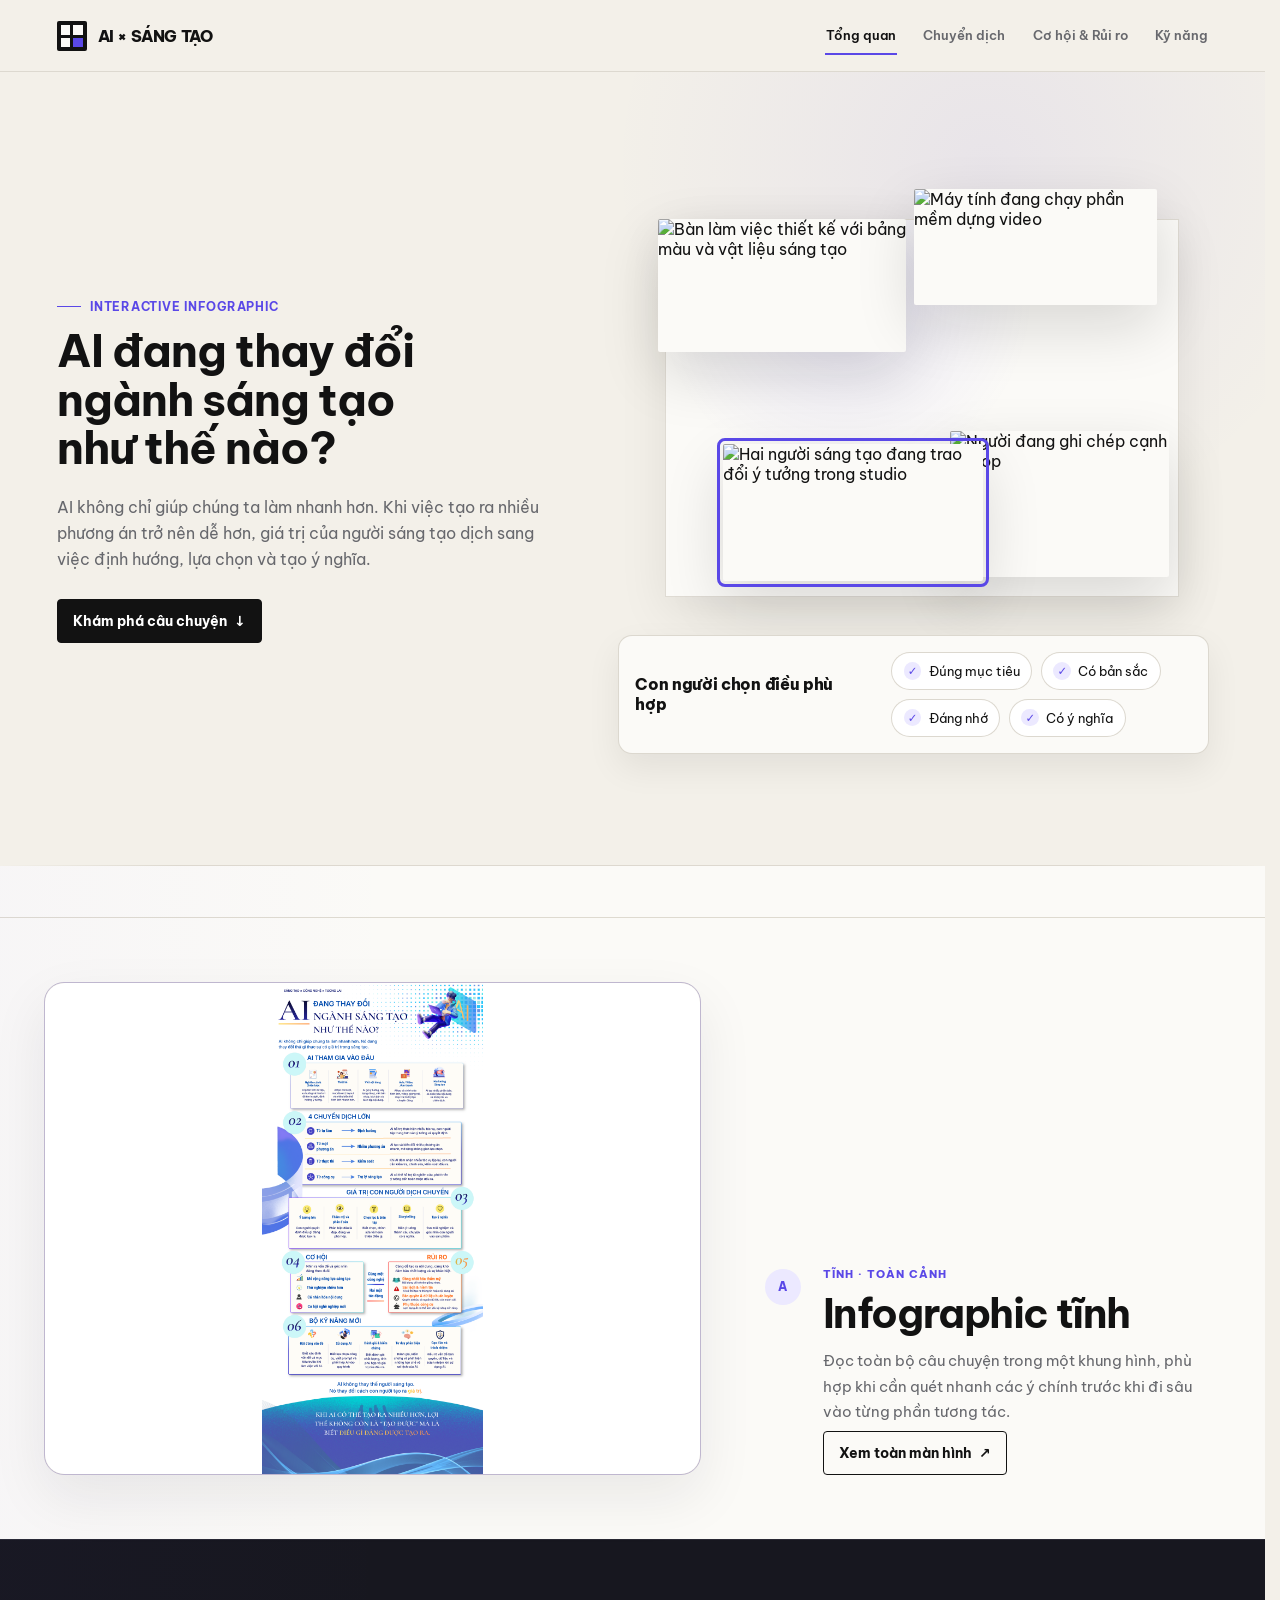
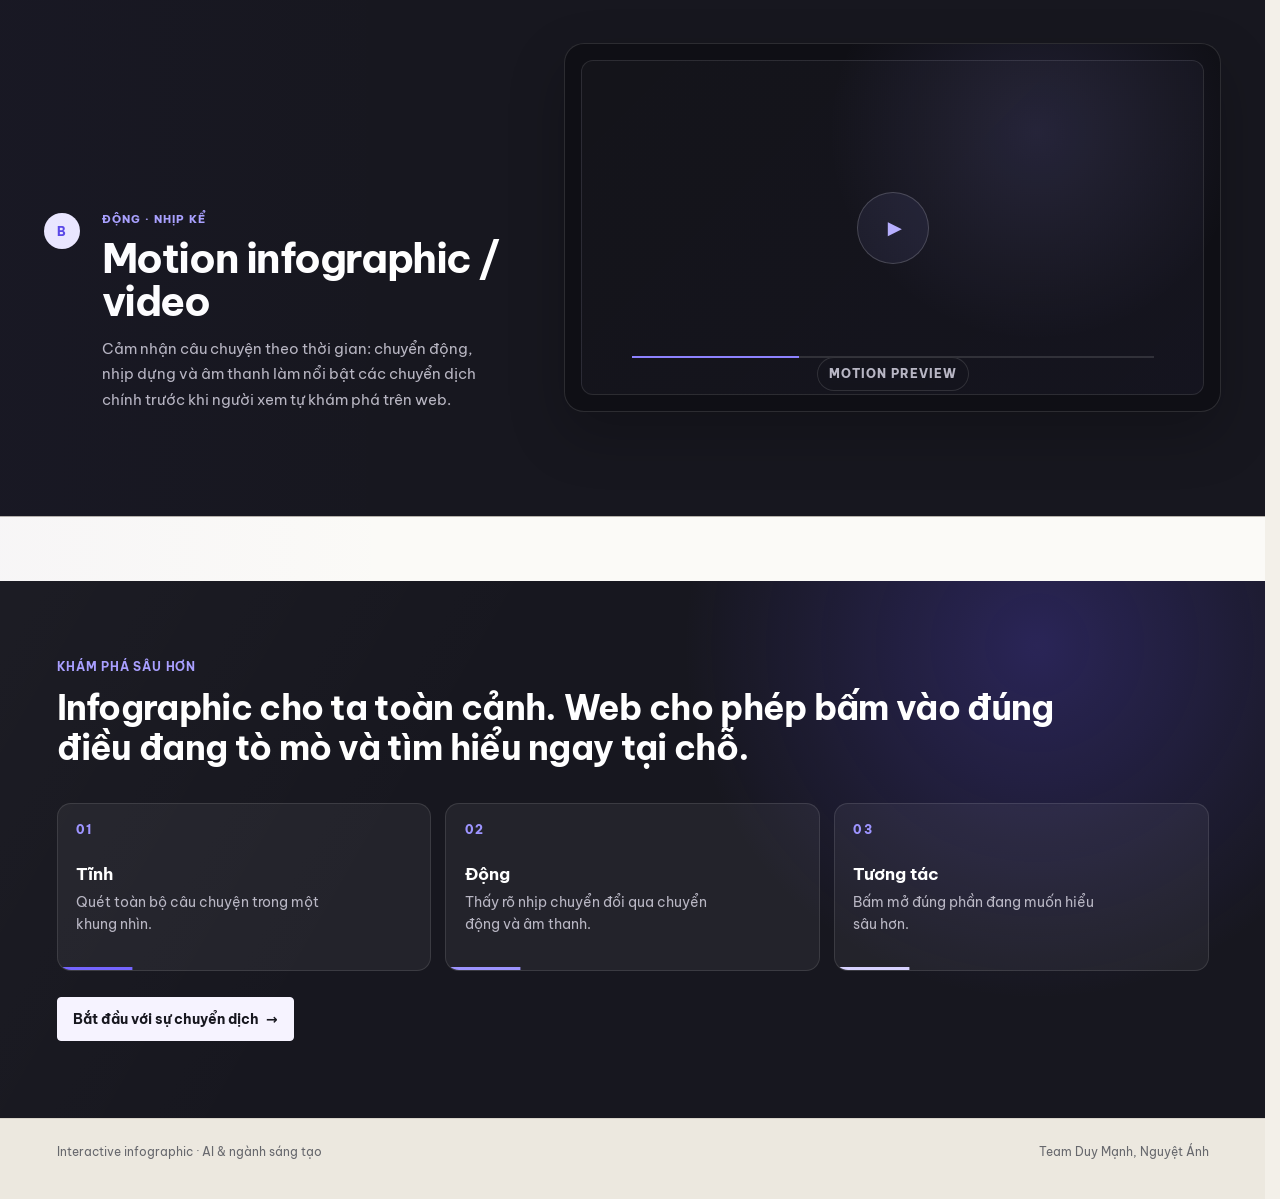
==== commit 5838f5e4: "refactor css and fix mobile" ====
--- a/index.html
+++ b/index.html
@@ -148,7 +148,7 @@
         <div class="resource-media-slot resource-media-slot--image" data-resource-slot>
           <!-- Thay src bằng đúng tên file ảnh của bạn. Không cần đổi tên file. -->
           <img
-            src="assets/images/__denia_wuthering_waves_drawn_by_ui_uiiiiiiiii__208f5d4cfd1bcb9dfec22d01a7ed5b08.jpg"
+            src="assets/images/Purple Illustrated Cyberbullying Infographic (1080 x 2400 px).png"
             data-resource-image
             alt="Infographic AI và ngành sáng tạo"
           >
@@ -181,7 +181,7 @@
       <div class="resource-card-inner resource-card-inner--media">
         <div class="resource-media-slot resource-media-slot--video" data-resource-slot>
           <video
-            src="assets/video/snaptik.vn_7618606167828319506.mp4"
+            src="assets/video/infographic video.mp4"
             data-resource-video
             aria-label="Motion infographic về AI và ngành sáng tạo"
             preload="metadata"
--- a/css/layout.css
+++ b/css/layout.css
@@ -126,9 +126,32 @@
   .section-grid { grid-template-columns: 1fr; }
 }
 @media (max-width: 680px) {
+  .header-inner { gap: .55rem; }
   .brand-label { display: none; }
-  .site-nav { max-width: calc(100vw - 72px); gap: 1rem; }
-  .site-nav a { font-size: .74rem; }
+  .brand-mark { width: 28px; height: 28px; padding: 3px; }
+  .site-nav {
+    flex: 1 1 auto;
+    min-width: 0;
+    max-width: none;
+    display: grid;
+    grid-template-columns: .9fr 1fr 1.45fr .8fr;
+    align-items: stretch;
+    gap: 0;
+    overflow: visible;
+  }
+  .site-nav a {
+    min-width: 0;
+    justify-content: center;
+    padding-inline: .16rem;
+    font-size: clamp(.62rem, 2.65vw, .72rem);
+    text-align: center;
+    letter-spacing: -.015em;
+  }
+  .site-nav a::after { left: 12%; right: 12%; }
   .page-hero, .section, .section.compact, .section.loose { padding-block: 3rem; }
   .page-next-inner, .footer-inner { align-items: flex-start; flex-direction: column; }
 }
+
+@media (max-width: 390px) {
+  .site-nav a { font-size: .59rem; }
+}
--- a/css/components.css
+++ b/css/components.css
@@ -16,292 +16,1284 @@
   transform: translate3d(0, 0, 0);
   transition: background var(--motion-fast) ease, color var(--motion-fast) ease, border-color var(--motion-fast) ease, transform 260ms var(--motion-ease-spring), box-shadow 260ms var(--motion-ease-soft);
 }
-.button:hover, .button:focus-visible { transform: translate3d(0, -2px, 0); box-shadow: 0 10px 26px rgba(17, 17, 17, .09); }
-.button:active { transform: translate3d(0, 0, 0) scale(.985); transition-duration: 90ms; }
-.button.primary { background: var(--ink); color: #fff; }
-.button.primary:hover, .button.primary:focus-visible { background: var(--accent); border-color: var(--accent); }
-.text-link { display: inline-flex; align-items: center; gap: .35rem; padding: .12rem 0; border-bottom: 1px solid currentColor; background: transparent; color: var(--accent); text-decoration: none; font-size: .83rem; font-weight: 700; }
-.hero-actions { display: flex; flex-wrap: wrap; gap: .85rem; margin-top: 1.65rem; }
-.inline-arrow { display: inline-block; transition: transform 300ms var(--motion-ease-spring); }
-.button:hover .inline-arrow, .button:focus-visible .inline-arrow { transform: translate3d(4px, 0, 0); }
-.button[href^="#"]:hover .inline-arrow, .button[href^="#"]:focus-visible .inline-arrow { transform: translate3d(0, 4px, 0); }
-
-.media-frame, .video-frame { position: relative; overflow: hidden; border-radius: var(--radius-sm); transition: transform 520ms var(--motion-ease), box-shadow 520ms var(--motion-ease-soft); }
-.media-frame { background: var(--paper); box-shadow: var(--shadow-soft); }
-.media-frame:hover { transform: translate3d(0, -2px, 0); box-shadow: var(--shadow-lift); }
-.media-frame img { width: 100%; height: auto; transition: transform 900ms var(--motion-ease); }
-.media-frame:hover img { transform: scale(1.008); }
-.video-frame { background: #0e0e13; box-shadow: 0 24px 70px rgba(0, 0, 0, .18); }
-.video-frame video { width: 100%; aspect-ratio: 16 / 9; background: #09090c; }
-.media-empty { min-height: 420px; background: linear-gradient(135deg, #f7f4ed, #f1eee7); }
-.media-empty.quiet { display: block; padding: 0; }
-.media-note { margin: .8rem 0 0; color: var(--muted); font-size: .78rem; }
-.video-frame .media-empty { min-height: 0; aspect-ratio: 16 / 9; background: linear-gradient(145deg, #111116, #191922); }
-.video-frame .media-empty.quiet::after { content: ""; position: absolute; left: 50%; top: 50%; width: 48px; height: 48px; transform: translate(-50%, -50%); border: 1px solid #474752; border-radius: 50%; opacity: .6; }
-.media-fallback { min-height: 260px; display: grid; place-content: center; gap: .55rem; padding: 2rem; border: 1px dashed var(--line); background: linear-gradient(135deg, #f7f4ed, #efebe3); color: var(--muted); text-align: center; }
-.media-fallback strong { color: var(--ink); }
-.media-fallback--dark { min-height: 420px; border-color: #353540; background: linear-gradient(145deg, #111116, #1a1a22); color: #aaa9b4; }
-.media-fallback--dark strong { color: #fff; }
+
+.button:hover, .button:focus-visible {
+  transform: translate3d(0, -2px, 0);
+  box-shadow: 0 10px 26px rgba(17, 17, 17, .09);
+}
+
+.button:active {
+  transform: translate3d(0, 0, 0) scale(.985);
+  transition-duration: 90ms;
+}
+
+.button.primary {
+  background: var(--ink);
+  color: #fff;
+}
+
+.button.primary:hover, .button.primary:focus-visible {
+  background: var(--accent);
+  border-color: var(--accent);
+}
+
+.text-link {
+  display: inline-flex;
+  align-items: center;
+  gap: .35rem;
+  padding: .12rem 0;
+  border-bottom: 1px solid currentColor;
+  background: transparent;
+  color: var(--accent);
+  text-decoration: none;
+  font-size: .83rem;
+  font-weight: 700;
+}
+
+.hero-actions {
+  display: flex;
+  flex-wrap: wrap;
+  gap: .85rem;
+  margin-top: 1.65rem;
+}
+
+.inline-arrow {
+  display: inline-block;
+  transition: transform 300ms var(--motion-ease-spring);
+}
+
+.button:hover .inline-arrow, .button:focus-visible .inline-arrow {
+  transform: translate3d(4px, 0, 0);
+}
+
+.button[href^="#"]:hover .inline-arrow, .button[href^="#"]:focus-visible .inline-arrow {
+  transform: translate3d(0, 4px, 0);
+}
+
+.media-frame, .video-frame {
+  position: relative;
+  overflow: hidden;
+  border-radius: var(--radius-sm);
+  transition: transform 520ms var(--motion-ease), box-shadow 520ms var(--motion-ease-soft);
+}
+
+.media-frame {
+  background: var(--paper);
+  box-shadow: var(--shadow-soft);
+}
+
+.media-frame:hover {
+  transform: translate3d(0, -2px, 0);
+  box-shadow: var(--shadow-lift);
+}
+
+.media-frame img {
+  width: 100%;
+  height: auto;
+  transition: transform 900ms var(--motion-ease);
+}
+
+.media-frame:hover img {
+  transform: scale(1.008);
+}
+
+.video-frame {
+  background: #0e0e13;
+  box-shadow: 0 24px 70px rgba(0, 0, 0, .18);
+}
+
+.video-frame video {
+  width: 100%;
+  aspect-ratio: 16 / 9;
+  background: #09090c;
+}
+
+.media-empty {
+  min-height: 420px;
+  background: linear-gradient(135deg, #f7f4ed, #f1eee7);
+}
+
+.media-empty.quiet {
+  display: block;
+  padding: 0;
+}
+
+.media-note {
+  margin: .8rem 0 0;
+  color: var(--muted);
+  font-size: .78rem;
+}
+
+.video-frame .media-empty {
+  min-height: 0;
+  aspect-ratio: 16 / 9;
+  background: linear-gradient(145deg, #111116, #191922);
+}
+
+.video-frame .media-empty.quiet::after {
+  content: "";
+  position: absolute;
+  left: 50%;
+  top: 50%;
+  width: 48px;
+  height: 48px;
+  transform: translate(-50%, -50%);
+  border: 1px solid #474752;
+  border-radius: 50%;
+  opacity: .6;
+}
+
+.media-fallback {
+  min-height: 260px;
+  display: grid;
+  place-content: center;
+  gap: .55rem;
+  padding: 2rem;
+  border: 1px dashed var(--line);
+  background: linear-gradient(135deg, #f7f4ed, #efebe3);
+  color: var(--muted);
+  text-align: center;
+}
+
+.media-fallback strong {
+  color: var(--ink);
+}
+
+.media-fallback--dark {
+  min-height: 420px;
+  border-color: #353540;
+  background: linear-gradient(145deg, #111116, #1a1a22);
+  color: #aaa9b4;
+}
+
+.media-fallback--dark strong {
+  color: #fff;
+}
 
 /* Accordion: four large workflow shifts. */
-.shift-list { border-top: 1px solid var(--line); }
-.shift-item { border-bottom: 1px solid var(--line); transition: background 220ms ease, border-color 220ms ease; }
-.shift-item:hover { background: rgba(255, 255, 255, .32); }
-.shift-trigger { width: 100%; display: grid; grid-template-columns: 62px minmax(0, 1fr) auto; gap: 1.15rem; align-items: start; padding: 1.45rem 0; border: 0; background: transparent; text-align: left; cursor: pointer; transition: color 260ms var(--motion-ease), background 260ms var(--motion-ease); }
-.shift-trigger:hover .shift-title, .shift-trigger:focus-visible .shift-title { color: var(--accent); }
-.shift-icon { width: 42px; height: 42px; display: grid; place-items: center; color: var(--accent); transition: color 300ms var(--motion-ease), transform 420ms var(--motion-ease-spring); }
-.shift-icon .icon { width: 1.5rem; height: 1.5rem; }
-.shift-trigger:hover .shift-icon, .shift-trigger:focus-visible .shift-icon { transform: translate3d(3px, 0, 0) scale(1.06); }
-.shift-item.is-open .shift-icon { color: var(--ink); transform: translate3d(2px, -1px, 0) scale(1.06); }
-.shift-title { display: flex; align-items: baseline; gap: .45rem; flex-wrap: wrap; margin-bottom: .35rem; font-size: clamp(1.16rem, 1.45vw, 1.42rem); font-weight: 650; letter-spacing: -.012em; }
-.shift-title .arrow { color: var(--accent); }
-.shift-summary { max-width: 760px; color: var(--muted); font-size: .91rem; font-weight: 400; line-height: 1.6; }
-.shift-plus { color: var(--accent); font-size: 1.15rem; transition: transform 420ms var(--motion-ease-spring), color 260ms ease; }
-.shift-item.is-open .shift-plus { transform: rotate(45deg) scale(1.08); }
-.shift-panel { display: grid; grid-template-rows: 0fr; transition: grid-template-rows 420ms var(--motion-ease); }
-.shift-item.is-open .shift-panel { grid-template-rows: 1fr; }
-.shift-panel-inner { overflow: hidden; }
-.shift-content { display: grid; grid-template-columns: minmax(0, .8fr) minmax(0, 1.2fr); gap: 2rem; padding: 0 0 2.2rem 62px; opacity: 0; transform: translate3d(0, -5px, 0); transition: opacity 220ms ease, transform 330ms var(--motion-ease); }
-.shift-item.is-open .shift-content { opacity: 1; transform: none; transition-delay: 55ms; }
-.shift-copy p, .shift-copy li { color: var(--muted); font-size: .9rem; }
-.shift-copy ul { padding-left: 1.1rem; }
-.flow-visual { position: relative; min-height: 190px; padding: 1.25rem; border: 1px solid color-mix(in srgb, var(--line) 78%, transparent); border-radius: var(--radius-sm); background: var(--paper); overflow: hidden; }
-.flow-track { display: flex; align-items: center; gap: .6rem; min-height: 78px; }
-.flow-node { flex: 1; min-width: 0; padding: .72rem .6rem; border: 1px solid var(--line); background: #fff; text-align: center; font-size: .75rem; font-weight: 650; opacity: .12; transform: translate3d(0, 7px, 0); transition: opacity 330ms var(--motion-ease), transform 330ms var(--motion-ease), border-color 300ms ease, background 300ms ease; }
-.flow-node.human { border-color: color-mix(in srgb, var(--accent) 60%, var(--line)); background: var(--accent-soft); color: var(--ink); }
-.flow-arrow { color: var(--muted); opacity: .35; }
-.shift-item.is-open .flow-node { opacity: 1; transform: none; }
-.shift-item.is-open .flow-node:nth-of-type(1) { transition-delay: 80ms; }
-.shift-item.is-open .flow-node:nth-of-type(2) { transition-delay: 115ms; }
-.shift-item.is-open .flow-node:nth-of-type(3) { transition-delay: 150ms; }
-.shift-item.is-open .flow-node:nth-of-type(4) { transition-delay: 185ms; }
-.shift-item.is-open .flow-node:nth-of-type(5) { transition-delay: 220ms; }
-.flow-caption { margin: .9rem 0 0; color: var(--muted); font-size: .78rem; }
-.evidence-note { display: grid; grid-template-columns: 112px minmax(0, 1fr); gap: 1rem; margin-top: 1.2rem; padding-top: 1rem; border-top: 1px solid color-mix(in srgb, var(--line) 85%, transparent); }
-.evidence-source { color: var(--accent); font-size: .71rem; font-weight: 700; letter-spacing: .08em; text-transform: uppercase; }
-.evidence-note p { margin-bottom: .5rem; color: var(--muted); font-size: .86rem; }
-.stat-note { display: grid; grid-template-columns: minmax(90px, auto) 1fr; gap: 1rem; align-items: center; margin-top: 1.15rem; padding-top: 1rem; border-top: 1px solid var(--line); }
-.stat-note strong { font-size: 2.1rem; letter-spacing: -.04em; }
-.stat-note span { color: var(--muted); font-size: .83rem; line-height: 1.5; }
+.shift-list {
+  border-top: 1px solid var(--line);
+}
+
+.shift-item {
+  border-bottom: 1px solid var(--line);
+  transition: background 220ms ease, border-color 220ms ease;
+}
+
+.shift-item:hover {
+  background: rgba(255, 255, 255, .32);
+}
+
+.shift-trigger {
+  width: 100%;
+  display: grid;
+  grid-template-columns: 62px minmax(0, 1fr) auto;
+  gap: 1.15rem;
+  align-items: start;
+  padding: 1.45rem 0;
+  border: 0;
+  background: transparent;
+  text-align: left;
+  cursor: pointer;
+  transition: color 260ms var(--motion-ease), background 260ms var(--motion-ease);
+}
+
+.shift-trigger:hover .shift-title, .shift-trigger:focus-visible .shift-title {
+  color: var(--accent);
+}
+
+.shift-icon {
+  width: 42px;
+  height: 42px;
+  display: grid;
+  place-items: center;
+  color: var(--accent);
+  transition: color 300ms var(--motion-ease), transform 420ms var(--motion-ease-spring);
+}
+
+.shift-icon .icon {
+  width: 1.5rem;
+  height: 1.5rem;
+}
+
+.shift-trigger:hover .shift-icon, .shift-trigger:focus-visible .shift-icon {
+  transform: translate3d(3px, 0, 0) scale(1.06);
+}
+
+.shift-item.is-open .shift-icon {
+  color: var(--ink);
+  transform: translate3d(2px, -1px, 0) scale(1.06);
+}
+
+.shift-title {
+  display: flex;
+  align-items: baseline;
+  gap: .45rem;
+  flex-wrap: wrap;
+  margin-bottom: .35rem;
+  font-size: clamp(1.16rem, 1.45vw, 1.42rem);
+  font-weight: 650;
+  letter-spacing: -.012em;
+}
+
+.shift-title .arrow {
+  color: var(--accent);
+}
+
+.shift-summary {
+  max-width: 760px;
+  color: var(--muted);
+  font-size: .91rem;
+  font-weight: 400;
+  line-height: 1.6;
+}
+
+.shift-plus {
+  color: var(--accent);
+  font-size: 1.15rem;
+  transition: transform 420ms var(--motion-ease-spring), color 260ms ease;
+}
+
+.shift-item.is-open .shift-plus {
+  transform: rotate(45deg) scale(1.08);
+}
+
+.shift-panel {
+  display: grid;
+  grid-template-rows: 0fr;
+  transition: grid-template-rows 420ms var(--motion-ease);
+}
+
+.shift-item.is-open .shift-panel {
+  grid-template-rows: 1fr;
+}
+
+.shift-panel-inner {
+  overflow: hidden;
+}
+
+.shift-content {
+  display: grid;
+  grid-template-columns: minmax(0, .8fr) minmax(0, 1.2fr);
+  gap: 2rem;
+  padding: 0 0 2.2rem 62px;
+  opacity: 0;
+  transform: translate3d(0, -5px, 0);
+  transition: opacity 220ms ease, transform 330ms var(--motion-ease);
+}
+
+.shift-item.is-open .shift-content {
+  opacity: 1;
+  transform: none;
+  transition-delay: 55ms;
+}
+
+.shift-copy p, .shift-copy li {
+  color: var(--muted);
+  font-size: .9rem;
+}
+
+.shift-copy ul {
+  padding-left: 1.1rem;
+}
+
+.flow-visual {
+  position: relative;
+  min-height: 190px;
+  padding: 1.25rem;
+  border: 1px solid color-mix(in srgb, var(--line) 78%, transparent);
+  border-radius: var(--radius-sm);
+  background: var(--paper);
+  overflow: hidden;
+}
+
+.flow-track {
+  display: flex;
+  align-items: center;
+  gap: .6rem;
+  min-height: 78px;
+}
+
+.flow-node {
+  flex: 1;
+  min-width: 0;
+  padding: .72rem .6rem;
+  border: 1px solid var(--line);
+  background: #fff;
+  text-align: center;
+  font-size: .75rem;
+  font-weight: 650;
+  opacity: .12;
+  transform: translate3d(0, 7px, 0);
+  transition: opacity 330ms var(--motion-ease), transform 330ms var(--motion-ease), border-color 300ms ease, background 300ms ease;
+}
+
+.flow-node.human {
+  border-color: color-mix(in srgb, var(--accent) 60%, var(--line));
+  background: var(--accent-soft);
+  color: var(--ink);
+}
+
+.flow-arrow {
+  color: var(--muted);
+  opacity: .35;
+}
+
+.shift-item.is-open .flow-node {
+  opacity: 1;
+  transform: none;
+}
+
+.shift-item.is-open .flow-node:nth-of-type(1) {
+  transition-delay: 80ms;
+}
+
+.shift-item.is-open .flow-node:nth-of-type(2) {
+  transition-delay: 115ms;
+}
+
+.shift-item.is-open .flow-node:nth-of-type(3) {
+  transition-delay: 150ms;
+}
+
+.shift-item.is-open .flow-node:nth-of-type(4) {
+  transition-delay: 185ms;
+}
+
+.shift-item.is-open .flow-node:nth-of-type(5) {
+  transition-delay: 220ms;
+}
+
+.flow-caption {
+  margin: .9rem 0 0;
+  color: var(--muted);
+  font-size: .78rem;
+}
+
+.evidence-note {
+  display: grid;
+  grid-template-columns: 112px minmax(0, 1fr);
+  gap: 1rem;
+  margin-top: 1.2rem;
+  padding-top: 1rem;
+  border-top: 1px solid color-mix(in srgb, var(--line) 85%, transparent);
+}
+
+.evidence-source {
+  color: var(--accent);
+  font-size: .71rem;
+  font-weight: 700;
+  letter-spacing: .08em;
+  text-transform: uppercase;
+}
+
+.evidence-note p {
+  margin-bottom: .5rem;
+  color: var(--muted);
+  font-size: .86rem;
+}
+
+.stat-note {
+  display: grid;
+  grid-template-columns: minmax(90px, auto) 1fr;
+  gap: 1rem;
+  align-items: center;
+  margin-top: 1.15rem;
+  padding-top: 1rem;
+  border-top: 1px solid var(--line);
+}
+
+.stat-note strong {
+  font-size: 2.1rem;
+  letter-spacing: -.04em;
+}
+
+.stat-note span {
+  color: var(--muted);
+  font-size: .83rem;
+  line-height: 1.5;
+}
 
 /* Industry tabs. */
-.tabs { display: grid; grid-template-columns: 188px minmax(0, 1fr); gap: 2.5rem; align-items: start; overflow-anchor: none; }
-.tab-stage { position: relative; min-height: var(--tab-stage-min-height, 560px); overflow-anchor: none; }
-.tab-list { display: grid; align-content: start; gap: .28rem; padding: .4rem; border: 1px solid color-mix(in srgb, var(--line) 80%, transparent); border-radius: 14px; background: rgba(251, 250, 247, .72); box-shadow: 0 12px 30px rgba(17, 17, 17, .035); }
-.tab-button { position: relative; min-height: 46px; display: flex; align-items: center; gap: .7rem; padding: .7rem .75rem; border: 0; border-radius: 10px; background: transparent; color: var(--muted); text-align: left; font-size: .88rem; font-weight: 600; cursor: pointer; transition: color 180ms ease, background 220ms ease, box-shadow 220ms ease; }
-.tab-button .icon { transition: color 260ms ease, transform 320ms var(--motion-ease-spring); }
-.tab-button:hover, .tab-button:focus-visible { color: var(--ink); background: rgba(90, 72, 231, .055); }
-.tab-button::after { content: ""; position: absolute; left: .75rem; top: 50%; width: 3px; height: 18px; border-radius: 999px; background: var(--accent); transform: translateY(-50%) scaleY(0); transform-origin: center; transition: transform 220ms var(--motion-ease); }
-.tab-button[aria-selected="true"] { color: var(--ink); background: #fff; box-shadow: 0 5px 16px rgba(17, 17, 17, .055); }
-.tab-button[aria-selected="true"]::after { transform: translateY(-50%) scaleY(1); }
-.tab-button[aria-selected="true"] .icon { color: var(--accent); transform: scale(1.08); }
-.tab-panel[hidden] { display: none; }
-.industry-panel { display: grid; grid-template-columns: minmax(0, .92fr) minmax(0, 1.08fr); gap: 1.8rem; align-items: stretch; }
-.industry-media { position: relative; min-height: 520px; overflow: hidden; background: #ddd; }
-.industry-media img { width: 100%; height: 100%; object-fit: cover; filter: saturate(.88) contrast(1.03); transition: transform 820ms var(--motion-ease), filter 500ms ease; }
-.industry-media:hover img { transform: scale(1.018); }
-.industry-media::after { content: ""; position: absolute; inset: 0; background: linear-gradient(180deg, transparent 50%, rgba(0, 0, 0, .45)); }
-.industry-caption { position: absolute; left: 1rem; right: 1rem; bottom: 1rem; z-index: 2; color: #fff; font-size: .75rem; font-weight: 600; letter-spacing: .02em; }
-.industry-stages { display: grid; align-content: start; gap: 0; background: var(--paper); }
-.industry-stage { display: grid; grid-template-columns: 30px 1fr; gap: .95rem; padding: 1.25rem 1.35rem; }
-.industry-stage + .industry-stage { border-top: 1px solid var(--line); }
-.stage-icon { width: 30px; height: 30px; display: grid; place-items: center; color: var(--accent); }
-.stage-icon .icon { width: 1.35rem; height: 1.35rem; }
-.stage-label { margin-bottom: .4rem; color: var(--ink); font-size: .98rem; font-weight: 650; }
-.stage-copy { margin-bottom: 0; color: var(--muted); font-size: .94rem; font-weight: 400; line-height: 1.65; }
-.stage-copy strong { font-weight: 500; color: var(--ink); }
-.stage-keywords { display: flex; flex-wrap: wrap; gap: .38rem .6rem; margin: .5rem 0 0; padding: 0; list-style: none; color: var(--muted); font-size: .94rem; font-weight: 500; line-height: 1.6; }
-.stage-keywords li::after { content: "·"; margin-left: .6rem; color: var(--muted); }
-.stage-keywords li:last-child::after { display: none; }
-.insight-line { margin: 1.15rem 0 0; padding-top: 1.1rem; border-top: 1px solid var(--line); font-size: clamp(1.12rem, 1.5vw, 1.4rem); font-weight: 600; line-height: 1.45; letter-spacing: -.01em; }
+.tabs {
+  display: grid;
+  grid-template-columns: 188px minmax(0, 1fr);
+  gap: 2.5rem;
+  align-items: start;
+  overflow-anchor: none;
+}
+
+.tab-stage {
+  position: relative;
+  min-height: var(--tab-stage-min-height, 560px);
+  overflow-anchor: none;
+}
+
+.tab-list {
+  display: grid;
+  align-content: start;
+  gap: .28rem;
+  padding: .4rem;
+  border: 1px solid color-mix(in srgb, var(--line) 80%, transparent);
+  border-radius: 14px;
+  background: rgba(251, 250, 247, .72);
+  box-shadow: 0 12px 30px rgba(17, 17, 17, .035);
+}
+
+.tab-button {
+  position: relative;
+  min-height: 46px;
+  display: flex;
+  align-items: center;
+  gap: .7rem;
+  padding: .7rem .75rem;
+  border: 0;
+  border-radius: 10px;
+  background: transparent;
+  color: var(--muted);
+  text-align: left;
+  font-size: .88rem;
+  font-weight: 600;
+  cursor: pointer;
+  transition: color 180ms ease, background 220ms ease, box-shadow 220ms ease;
+}
+
+.tab-button .icon {
+  transition: color 260ms ease, transform 320ms var(--motion-ease-spring);
+}
+
+.tab-button:hover, .tab-button:focus-visible {
+  color: var(--ink);
+  background: rgba(90, 72, 231, .055);
+}
+
+.tab-button::after {
+  content: "";
+  position: absolute;
+  left: .75rem;
+  top: 50%;
+  width: 3px;
+  height: 18px;
+  border-radius: 999px;
+  background: var(--accent);
+  transform: translateY(-50%) scaleY(0);
+  transform-origin: center;
+  transition: transform 220ms var(--motion-ease);
+}
+
+.tab-button[aria-selected="true"] {
+  color: var(--ink);
+  background: #fff;
+  box-shadow: 0 5px 16px rgba(17, 17, 17, .055);
+}
+
+.tab-button[aria-selected="true"]::after {
+  transform: translateY(-50%) scaleY(1);
+}
+
+.tab-button[aria-selected="true"] .icon {
+  color: var(--accent);
+  transform: scale(1.08);
+}
+
+.tab-panel[hidden] {
+  display: none;
+}
+
+.industry-panel {
+  display: grid;
+  grid-template-columns: minmax(0, .92fr) minmax(0, 1.08fr);
+  gap: 1.8rem;
+  align-items: stretch;
+}
+
+.industry-media {
+  position: relative;
+  min-height: 520px;
+  overflow: hidden;
+  background: #ddd;
+}
+
+.industry-media img {
+  width: 100%;
+  height: 100%;
+  object-fit: cover;
+  filter: saturate(.88) contrast(1.03);
+  transition: transform 820ms var(--motion-ease), filter 500ms ease;
+}
+
+.industry-media:hover img {
+  transform: scale(1.018);
+}
+
+.industry-media::after {
+  content: "";
+  position: absolute;
+  inset: 0;
+  background: linear-gradient(180deg, transparent 50%, rgba(0, 0, 0, .45));
+}
+
+.industry-caption {
+  position: absolute;
+  left: 1rem;
+  right: 1rem;
+  bottom: 1rem;
+  z-index: 2;
+  color: #fff;
+  font-size: .75rem;
+  font-weight: 600;
+  letter-spacing: .02em;
+}
+
+.industry-stages {
+  display: grid;
+  align-content: start;
+  gap: 0;
+  background: var(--paper);
+}
+
+.industry-stage {
+  display: grid;
+  grid-template-columns: 30px 1fr;
+  gap: .95rem;
+  padding: 1.25rem 1.35rem;
+}
+
+.industry-stage + .industry-stage {
+  border-top: 1px solid var(--line);
+}
+
+.stage-icon {
+  width: 30px;
+  height: 30px;
+  display: grid;
+  place-items: center;
+  color: var(--accent);
+}
+
+.stage-icon .icon {
+  width: 1.35rem;
+  height: 1.35rem;
+}
+
+.stage-label {
+  margin-bottom: .4rem;
+  color: var(--ink);
+  font-size: .98rem;
+  font-weight: 650;
+}
+
+.stage-copy {
+  margin-bottom: 0;
+  color: var(--muted);
+  font-size: .94rem;
+  font-weight: 400;
+  line-height: 1.65;
+}
+
+.stage-copy strong {
+  font-weight: 500;
+  color: var(--ink);
+}
+
+.stage-keywords {
+  display: flex;
+  flex-wrap: wrap;
+  gap: .38rem .6rem;
+  margin: .5rem 0 0;
+  padding: 0;
+  list-style: none;
+  color: var(--muted);
+  font-size: .94rem;
+  font-weight: 500;
+  line-height: 1.6;
+}
+
+.stage-keywords li::after {
+  content: "·";
+  margin-left: .6rem;
+  color: var(--muted);
+}
+
+.stage-keywords li:last-child::after {
+  display: none;
+}
+
+.insight-line {
+  margin: 1.15rem 0 0;
+  padding-top: 1.1rem;
+  border-top: 1px solid var(--line);
+  font-size: clamp(1.12rem, 1.5vw, 1.4rem);
+  font-weight: 600;
+  line-height: 1.45;
+  letter-spacing: -.01em;
+}
 
 /* Human value selector. */
-.value-layout { display: grid; grid-template-columns: minmax(0, .78fr) minmax(0, 1.22fr); gap: clamp(2rem, 4vw, 4rem); align-items: start; }
-.value-list { display: grid; gap: .2rem; }
-.value-button { width: 100%; display: grid; grid-template-columns: 36px 1fr; gap: .8rem; align-items: start; padding: .75rem .2rem; border: 0; background: transparent; color: var(--muted); text-align: left; cursor: pointer; transition: color 260ms ease, transform 340ms var(--motion-ease-spring); }
-.value-button .icon { margin-top: .05rem; transition: transform 340ms var(--motion-ease-spring), color 260ms ease; }
-.value-button strong { display: block; color: inherit; font-size: .96rem; font-weight: 650; }
-.value-button span { display: block; margin-top: .18rem; font-size: .78rem; }
-.value-button:hover, .value-button:focus-visible { transform: translate3d(4px, 0, 0); }
-.value-button[aria-pressed="true"] { color: var(--accent); }
-.value-button[aria-pressed="true"] .icon { transform: scale(1.1) rotate(-3deg); }
-.value-display { min-height: 335px; display: flex; flex-direction: column; justify-content: center; padding: 1rem 0; }
-.value-display-label { color: var(--accent); font-size: var(--fs-label); font-weight: 650; letter-spacing: .065em; text-transform: uppercase; }
-.value-display h3 { max-width: 720px; margin: .75rem 0 .9rem; font-size: clamp(1.55rem, 2.25vw, 2.15rem); font-weight: 650; line-height: 1.16; letter-spacing: -.015em; text-wrap: balance; }
-.value-display p { max-width: 650px; margin-bottom: 0; color: var(--muted); font-size: .96rem; }
+.value-layout {
+  display: grid;
+  grid-template-columns: minmax(0, .78fr) minmax(0, 1.22fr);
+  gap: clamp(2rem, 4vw, 4rem);
+  align-items: start;
+}
+
+.value-list {
+  display: grid;
+  gap: .2rem;
+}
+
+.value-button {
+  width: 100%;
+  display: grid;
+  grid-template-columns: 36px 1fr;
+  gap: .8rem;
+  align-items: start;
+  padding: .75rem .2rem;
+  border: 0;
+  background: transparent;
+  color: var(--muted);
+  text-align: left;
+  cursor: pointer;
+  transition: color 260ms ease, transform 340ms var(--motion-ease-spring);
+}
+
+.value-button .icon {
+  margin-top: .05rem;
+  transition: transform 340ms var(--motion-ease-spring), color 260ms ease;
+}
+
+.value-button strong {
+  display: block;
+  color: inherit;
+  font-size: .96rem;
+  font-weight: 650;
+}
+
+.value-button span {
+  display: block;
+  margin-top: .18rem;
+  font-size: .78rem;
+}
+
+.value-button:hover, .value-button:focus-visible {
+  transform: translate3d(4px, 0, 0);
+}
+
+.value-button[aria-pressed="true"] {
+  color: var(--accent);
+}
+
+.value-button[aria-pressed="true"] .icon {
+  transform: scale(1.1) rotate(-3deg);
+}
+
+.value-display {
+  min-height: 335px;
+  display: flex;
+  flex-direction: column;
+  justify-content: center;
+  padding: 1rem 0;
+}
+
+.value-display-label {
+  color: var(--accent);
+  font-size: var(--fs-label);
+  font-weight: 650;
+  letter-spacing: .065em;
+  text-transform: uppercase;
+}
+
+.value-display h3 {
+  max-width: 720px;
+  margin: .75rem 0 .9rem;
+  font-size: clamp(1.55rem, 2.25vw, 2.15rem);
+  font-weight: 650;
+  line-height: 1.16;
+  letter-spacing: -.015em;
+  text-wrap: balance;
+}
+
+.value-display p {
+  max-width: 650px;
+  margin-bottom: 0;
+  color: var(--muted);
+  font-size: .96rem;
+}
 
 /* Opportunity / risk pairs. */
-.balance-axis { display: grid; grid-template-columns: 1fr auto 1fr; align-items: center; gap: 1rem; margin-top: 2rem; padding: 1.2rem 0; }
-.axis-side { font-size: .74rem; font-weight: 700; letter-spacing: .1em; text-transform: uppercase; }
-.axis-side.left { color: var(--accent); text-align: right; }
-.axis-side.right { color: var(--risk); }
-.axis-core { width: 54px; height: 54px; display: grid; place-items: center; border-radius: 50%; background: var(--ink); color: #fff; font-size: .72rem; font-weight: 800; }
-.balance-pairs { border-top: 1px solid var(--line); }
-.balance-pair { display: grid; grid-template-columns: 1fr 86px 1fr; align-items: stretch; border-bottom: 1px solid var(--line); }
-.pair-button { display: flex; align-items: center; gap: .85rem; padding: 1.25rem .5rem; border: 0; background: transparent; color: var(--muted); text-align: left; cursor: pointer; transition: color 280ms ease, background 340ms ease, transform 340ms var(--motion-ease-spring); }
-.pair-button.right { justify-content: flex-end; text-align: right; }
-.pair-button strong { font-size: 1rem; line-height: 1.35; }
-.pair-button .icon { color: currentColor; transition: transform 340ms var(--motion-ease-spring); }
-.pair-button.opportunity:hover, .pair-button.opportunity:focus-visible { transform: translate3d(4px, 0, 0); }
-.pair-button.risk:hover, .pair-button.risk:focus-visible { transform: translate3d(-4px, 0, 0); }
-.pair-button[aria-pressed="true"] .icon { transform: scale(1.1); }
-.pair-button[aria-pressed="true"].opportunity { color: var(--accent); background: linear-gradient(90deg, transparent, var(--accent-soft)); }
-.pair-button[aria-pressed="true"].risk { color: var(--risk); background: linear-gradient(270deg, transparent, var(--risk-soft)); }
-.pair-connector { position: relative; display: grid; place-items: center; color: var(--muted); font-size: .72rem; }
-.pair-connector::before { content: ""; position: absolute; left: 0; right: 0; top: 50%; height: 1px; background: var(--line); }
-.pair-connector span { position: relative; z-index: 1; padding: .2rem .4rem; background: var(--bg); transition: color 300ms ease, transform 360ms var(--motion-ease-spring); }
-.balance-pair:has(.pair-button:hover) .pair-connector span { transform: scale(1.12); color: var(--ink); }
-.balance-detail { display: grid; grid-template-columns: 170px minmax(0, 1fr); gap: 2rem; min-height: 260px; margin-top: 2rem; padding: 1.8rem 0 0; border-top: 3px solid var(--accent); transition: border-color 340ms ease; }
-.balance-detail.is-risk { border-top-color: var(--risk); }
-.balance-detail-type { color: var(--accent); font-size: .74rem; font-weight: 700; letter-spacing: .1em; text-transform: uppercase; }
-.balance-detail.is-risk .balance-detail-type { color: var(--risk); }
-.balance-detail h3 { margin-bottom: .7rem; font-size: clamp(1.7rem, 2.5vw, 2.35rem); line-height: 1.1; letter-spacing: -.02em; }
-.balance-detail > div > p { max-width: 720px; color: var(--muted); font-size: .93rem; }
-.detail-points { display: grid; grid-template-columns: repeat(3, minmax(0, 1fr)); gap: 1rem; margin: 1.2rem 0; padding: 0; list-style: none; }
-.detail-points li { padding-top: .75rem; border-top: 1px solid var(--line); color: var(--muted); font-size: .84rem; line-height: 1.5; transition: border-color 260ms ease, color 260ms ease, transform 320ms var(--motion-ease); }
-.detail-points li:hover { transform: translate3d(0, -2px, 0); color: var(--ink); border-color: color-mix(in srgb, var(--accent) 40%, var(--line)); }
+.balance-axis {
+  display: grid;
+  grid-template-columns: 1fr auto 1fr;
+  align-items: center;
+  gap: 1rem;
+  margin-top: 2rem;
+  padding: 1.2rem 0;
+}
+
+.axis-side {
+  font-size: .74rem;
+  font-weight: 700;
+  letter-spacing: .1em;
+  text-transform: uppercase;
+}
+
+.axis-side.left {
+  color: var(--accent);
+  text-align: right;
+}
+
+.axis-side.right {
+  color: var(--risk);
+}
+
+.axis-core {
+  width: 54px;
+  height: 54px;
+  display: grid;
+  place-items: center;
+  border-radius: 50%;
+  background: var(--ink);
+  color: #fff;
+  font-size: .72rem;
+  font-weight: 800;
+}
+
+.balance-pairs {
+  border-top: 1px solid var(--line);
+}
+
+.balance-pair {
+  display: grid;
+  grid-template-columns: 1fr 86px 1fr;
+  align-items: stretch;
+  border-bottom: 1px solid var(--line);
+}
+
+.pair-button {
+  display: flex;
+  align-items: center;
+  gap: .85rem;
+  padding: 1.25rem .5rem;
+  border: 0;
+  background: transparent;
+  color: var(--muted);
+  text-align: left;
+  cursor: pointer;
+  transition: color 280ms ease, background 340ms ease, transform 340ms var(--motion-ease-spring);
+}
+
+.pair-button.right {
+  justify-content: flex-end;
+  text-align: right;
+}
+
+.pair-button strong {
+  font-size: 1rem;
+  line-height: 1.35;
+}
+
+.pair-button .icon {
+  color: currentColor;
+  transition: transform 340ms var(--motion-ease-spring);
+}
+
+.pair-button.opportunity:hover, .pair-button.opportunity:focus-visible {
+  transform: translate3d(4px, 0, 0);
+}
+
+.pair-button.risk:hover, .pair-button.risk:focus-visible {
+  transform: translate3d(-4px, 0, 0);
+}
+
+.pair-button[aria-pressed="true"] .icon {
+  transform: scale(1.1);
+}
+
+.pair-button[aria-pressed="true"].opportunity {
+  color: var(--accent);
+  background: linear-gradient(90deg, transparent, var(--accent-soft));
+}
+
+.pair-button[aria-pressed="true"].risk {
+  color: var(--risk);
+  background: linear-gradient(270deg, transparent, var(--risk-soft));
+}
+
+.pair-connector {
+  position: relative;
+  display: grid;
+  place-items: center;
+  color: var(--muted);
+  font-size: .72rem;
+}
+
+.pair-connector::before {
+  content: "";
+  position: absolute;
+  left: 0;
+  right: 0;
+  top: 50%;
+  height: 1px;
+  background: var(--line);
+}
+
+.pair-connector span {
+  position: relative;
+  z-index: 1;
+  padding: .2rem .4rem;
+  background: var(--bg);
+  transition: color 300ms ease, transform 360ms var(--motion-ease-spring);
+}
+
+.balance-pair:has(.pair-button:hover) .pair-connector span {
+  transform: scale(1.12);
+  color: var(--ink);
+}
+
+.balance-detail {
+  display: grid;
+  grid-template-columns: 170px minmax(0, 1fr);
+  gap: 2rem;
+  min-height: 260px;
+  margin-top: 2rem;
+  padding: 1.8rem 0 0;
+  border-top: 3px solid var(--accent);
+  transition: border-color 340ms ease;
+}
+
+.balance-detail.is-risk {
+  border-top-color: var(--risk);
+}
+
+.balance-detail-type {
+  color: var(--accent);
+  font-size: .74rem;
+  font-weight: 700;
+  letter-spacing: .1em;
+  text-transform: uppercase;
+}
+
+.balance-detail.is-risk .balance-detail-type {
+  color: var(--risk);
+}
+
+.balance-detail h3 {
+  margin-bottom: .7rem;
+  font-size: clamp(1.7rem, 2.5vw, 2.35rem);
+  line-height: 1.1;
+  letter-spacing: -.02em;
+}
+
+.balance-detail > div > p {
+  max-width: 720px;
+  color: var(--muted);
+  font-size: .93rem;
+}
+
+.detail-points {
+  display: grid;
+  grid-template-columns: repeat(3, minmax(0, 1fr));
+  gap: 1rem;
+  margin: 1.2rem 0;
+  padding: 0;
+  list-style: none;
+}
+
+.detail-points li {
+  padding-top: .75rem;
+  border-top: 1px solid var(--line);
+  color: var(--muted);
+  font-size: .84rem;
+  line-height: 1.5;
+  transition: border-color 260ms ease, color 260ms ease, transform 320ms var(--motion-ease);
+}
+
+.detail-points li:hover {
+  transform: translate3d(0, -2px, 0);
+  color: var(--ink);
+  border-color: color-mix(in srgb, var(--accent) 40%, var(--line));
+}
 
 /* Research drawer. */
-.research-drawer { margin-top: 3.2rem; border-top: 1px solid var(--line); border-bottom: 1px solid var(--line); }
-.research-drawer summary { display: flex; justify-content: space-between; gap: 1rem; padding: 1rem 0; list-style: none; cursor: pointer; font-weight: 700; transition: color 260ms ease; }
-.research-drawer summary::-webkit-details-marker { display: none; }
-.research-drawer summary:hover, .research-drawer summary:focus-visible { color: var(--accent); }
-.research-plus { color: var(--accent); font-size: 1.15rem; transition: transform 420ms var(--motion-ease-spring), color 260ms ease; }
-.research-drawer[open] .research-plus { transform: rotate(45deg) scale(1.08); }
-.research-list { padding: 0 0 1.2rem; }
-.research-item { display: grid; grid-template-columns: 44px minmax(0, 1fr) auto; gap: 1rem; align-items: start; padding: 1rem 0; border-top: 1px solid var(--line); }
-.research-index { color: var(--accent); font-size: .7rem; font-weight: 700; }
-.research-item h3 { margin-bottom: .32rem; font-size: .93rem; line-height: 1.4; }
-.research-item p { margin-bottom: 0; color: var(--muted); font-size: .79rem; }
-.research-item > a { color: var(--accent); font-size: .78rem; font-weight: 700; text-decoration: none; }
+.research-drawer {
+  margin-top: 3.2rem;
+  border-top: 1px solid var(--line);
+  border-bottom: 1px solid var(--line);
+}
+
+.research-drawer summary {
+  display: flex;
+  justify-content: space-between;
+  gap: 1rem;
+  padding: 1rem 0;
+  list-style: none;
+  cursor: pointer;
+  font-weight: 700;
+  transition: color 260ms ease;
+}
+
+.research-drawer summary::-webkit-details-marker {
+  display: none;
+}
+
+.research-drawer summary:hover, .research-drawer summary:focus-visible {
+  color: var(--accent);
+}
+
+.research-plus {
+  color: var(--accent);
+  font-size: 1.15rem;
+  transition: transform 420ms var(--motion-ease-spring), color 260ms ease;
+}
+
+.research-drawer[open] .research-plus {
+  transform: rotate(45deg) scale(1.08);
+}
+
+.research-list {
+  padding: 0 0 1.2rem;
+}
+
+.research-item {
+  display: grid;
+  grid-template-columns: 44px minmax(0, 1fr) auto;
+  gap: 1rem;
+  align-items: start;
+  padding: 1rem 0;
+  border-top: 1px solid var(--line);
+}
+
+.research-index {
+  color: var(--accent);
+  font-size: .7rem;
+  font-weight: 700;
+}
+
+.research-item h3 {
+  margin-bottom: .32rem;
+  font-size: .93rem;
+  line-height: 1.4;
+}
+
+.research-item p {
+  margin-bottom: 0;
+  color: var(--muted);
+  font-size: .79rem;
+}
+
+.research-item > a {
+  color: var(--accent);
+  font-size: .78rem;
+  font-weight: 700;
+  text-decoration: none;
+}
 
 /* Skills stack. */
-.skill-shell { display: grid; grid-template-columns: minmax(0, .85fr) minmax(0, 1.15fr); gap: clamp(2rem, 5vw, 5rem); align-items: start; }
-.skill-stack { display: grid; gap: .45rem; position: static; }
-.skill-layer { position: relative; width: 100%; display: grid; grid-template-columns: 44px 1fr auto; gap: .9rem; align-items: center; padding: 1rem 1.1rem; border: 1px solid var(--line); background: var(--paper); text-align: left; cursor: pointer; transform: translateX(calc(var(--offset, 0) * 5px)); transition: background 180ms ease, border-color 180ms ease, color 180ms ease, box-shadow 180ms ease; }
-.skill-layer:nth-child(1) { --offset: 0; }
-.skill-layer:nth-child(2) { --offset: 1; }
-.skill-layer:nth-child(3) { --offset: 2; }
-.skill-layer:nth-child(4) { --offset: 3; }
-.skill-layer:nth-child(5) { --offset: 4; }
-.skill-layer:hover { box-shadow: 0 6px 16px rgba(17, 17, 17, .045); }
-.skill-layer[aria-pressed="true"] { background: var(--ink); border-color: var(--ink); color: #fff; box-shadow: 0 14px 34px rgba(17, 17, 17, .12); }
-.skill-layer .icon { color: var(--accent); transition: color 180ms ease; }
-.skill-layer[aria-pressed="true"] .icon { color: #9d94ff; }
-.skill-layer strong { font-size: .94rem; font-weight: 650; }
-.skill-layer small { color: var(--muted); font-size: .7rem; }
-.skill-layer[aria-pressed="true"] small { color: #bcbac5; }
-.skill-detail { min-height: 470px; padding: 1.5rem 0; }
-.skill-detail-label { color: var(--accent); font-size: .74rem; font-weight: 650; letter-spacing: .065em; text-transform: uppercase; }
-.skill-detail h3 { max-width: 760px; margin: .75rem 0 1rem; font-size: clamp(1.55rem, 2.25vw, 2.2rem); font-weight: 650; line-height: 1.16; letter-spacing: -.015em; text-wrap: balance; }
-.skill-detail > p { max-width: 700px; color: var(--muted); }
-.skill-detail ul { display: grid; grid-template-columns: repeat(2, minmax(0, 1fr)); gap: .6rem 1rem; max-width: 720px; margin: 1.3rem 0 0; padding: 0; list-style: none; }
-.skill-detail li { padding-top: .6rem; border-top: 1px solid var(--line); color: var(--muted); font-size: .85rem; }
-
-/* Dark value chapter and raised interactive surfaces introduced in V6. */
-.values-section .value-layout { grid-template-columns: minmax(300px, .78fr) minmax(0, 1.22fr); gap: 1.25rem; align-items: stretch; }
-.values-section .value-list { gap: .55rem; }
-.values-section .value-button { min-height: 70px; grid-template-columns: 42px 1fr; align-items: center; padding: .85rem 1rem; border: 1px solid rgba(255, 255, 255, .09); border-radius: 12px; background: rgba(255, 255, 255, .035); color: #a9a7b4; transition: background 220ms ease, border-color 220ms ease, color 220ms ease, transform 260ms var(--motion-ease); }
-.values-section .value-button > span { margin-top: 0; color: inherit; font-size: .95rem; font-weight: 650; line-height: 1.3; }
-.values-section .value-button > span > span { margin-top: .22rem; color: #8f8d99; font-size: .75rem; font-weight: 400; line-height: 1.45; }
-.values-section .value-button .icon { width: 1.45rem; height: 1.45rem; color: #8d899e; }
-.values-section .value-button:hover, .values-section .value-button:focus-visible { transform: none; background: rgba(255, 255, 255, .055); color: #fff; }
-.values-section .value-button[aria-pressed="true"] { color: #fff; border-color: rgba(157, 148, 255, .55); background: linear-gradient(90deg, rgba(90, 72, 231, .28), rgba(90, 72, 231, .08)); box-shadow: inset 3px 0 0 #9d94ff; }
-.values-section .value-button[aria-pressed="true"] > span > span { color: #c8c5d6; }
-.values-section .value-button[aria-pressed="true"] .icon { color: #b7afff; }
-.values-section .value-display { min-height: 100%; justify-content: center; padding: clamp(1.6rem, 3vw, 3rem); border: 1px solid rgba(255, 255, 255, .10); border-radius: 16px; background: radial-gradient(circle at 88% 12%, rgba(90, 72, 231, .18), transparent 35%), #202028; box-shadow: 0 12px 30px rgba(0, 0, 0, .12); transition: opacity 140ms ease; }
-.values-section .value-display.is-updating { opacity: .88; }
-.values-section .value-display-label { color: #a99fff; }
-.values-section .value-display h3 { max-width: 760px; color: #fff; font-size: clamp(1.9rem, 3vw, 3rem); }
-.values-section .value-display p { max-width: 720px; color: #b8b6c2; font-size: 1rem; }
-
-.impact-balance-section .balance-pairs { overflow: hidden; border: 1px solid color-mix(in srgb, var(--line) 80%, transparent); border-radius: 16px; background: rgba(255, 255, 255, .64); box-shadow: 0 18px 50px rgba(48, 38, 88, .07); }
-.impact-balance-section .balance-pair:last-child { border-bottom: 0; }
-.impact-balance-section .balance-detail { margin-top: 1rem; padding: 1.5rem; border: 1px solid rgba(90, 72, 231, .15); border-radius: 16px; background: #fff; box-shadow: 0 16px 42px rgba(48, 38, 88, .06); }
-.skills-section .skill-detail { min-height: 470px; padding: clamp(1.5rem, 3vw, 2.4rem); border: 1px solid color-mix(in srgb, var(--line) 82%, transparent); border-radius: 16px; background: #fbfaf7; box-shadow: 0 12px 30px rgba(17, 17, 17, .045); }
+.skill-shell {
+  display: grid;
+  grid-template-columns: minmax(0, .85fr) minmax(0, 1.15fr);
+  gap: clamp(2rem, 5vw, 5rem);
+  align-items: start;
+}
+
+.skill-stack {
+  display: grid;
+  gap: .55rem;
+  position: static;
+}
+
+.skill-layer {
+  position: relative;
+  width: 100%;
+  display: grid;
+  grid-template-columns: 44px minmax(0, 1fr) 24px;
+  gap: .9rem;
+  align-items: center;
+  padding: 1rem 1.15rem;
+  border: 1px solid var(--line);
+  background: var(--paper);
+  text-align: left;
+  cursor: pointer;
+  transform: none;
+  transition: background 180ms ease, border-color 180ms ease, color 180ms ease, box-shadow 180ms ease;
+  min-height: 92px;
+}
+
+.skill-layer:hover {
+  box-shadow: 0 6px 16px rgba(17, 17, 17, .045);
+}
+
+.skill-layer[aria-pressed="true"] {
+  background: var(--ink);
+  border-color: var(--ink);
+  color: #fff;
+  box-shadow: 0 14px 34px rgba(17, 17, 17, .12);
+}
+
+.skill-layer .icon {
+  color: var(--accent);
+  transition: color 180ms ease;
+}
+
+.skill-layer[aria-pressed="true"] .icon {
+  color: #9d94ff;
+}
+
+.skill-layer strong {
+  font-size: .94rem;
+  font-weight: 650;
+  display: block;
+  white-space: normal;
+  line-height: 1.32;
+}
+
+.skill-layer small {
+  color: var(--muted);
+  font-size: .7rem;
+  display: block;
+  margin: 0;
+  line-height: 1.45;
+}
+
+.skill-layer[aria-pressed="true"] small {
+  color: #bcbac5;
+}
+
+.skill-detail {
+  min-height: 470px;
+  padding: 1.5rem 0;
+}
+
+.skill-detail-label {
+  color: var(--accent);
+  font-size: .74rem;
+  font-weight: 650;
+  letter-spacing: .065em;
+  text-transform: uppercase;
+}
+
+.skill-detail h3 {
+  max-width: 760px;
+  margin: .75rem 0 1rem;
+  font-size: clamp(1.55rem, 2.25vw, 2.2rem);
+  font-weight: 650;
+  line-height: 1.16;
+  letter-spacing: -.015em;
+  text-wrap: balance;
+}
+
+.skill-detail > p {
+  max-width: 700px;
+  color: var(--muted);
+}
+
+.skill-detail ul {
+  display: grid;
+  grid-template-columns: repeat(2, minmax(0, 1fr));
+  gap: .6rem 1rem;
+  max-width: 720px;
+  margin: 1.3rem 0 0;
+  padding: 0;
+  list-style: none;
+}
+
+.skill-detail li {
+  padding-top: .6rem;
+  border-top: 1px solid var(--line);
+  color: var(--muted);
+  font-size: .85rem;
+}
+
+.values-section .value-layout {
+  grid-template-columns: minmax(300px, .78fr) minmax(0, 1.22fr);
+  gap: 1.25rem;
+  align-items: stretch;
+}
+
+.values-section .value-list {
+  gap: .55rem;
+}
+
+.values-section .value-button {
+  min-height: 70px;
+  grid-template-columns: 42px 1fr;
+  align-items: center;
+  padding: .85rem 1rem;
+  border: 1px solid rgba(255, 255, 255, .09);
+  border-radius: 12px;
+  background: rgba(255, 255, 255, .035);
+  color: #a9a7b4;
+  transition: background 220ms ease, border-color 220ms ease, color 220ms ease, transform 260ms var(--motion-ease);
+}
+
+.values-section .value-button > span {
+  margin-top: 0;
+  color: inherit;
+  font-size: .95rem;
+  font-weight: 650;
+  line-height: 1.3;
+}
+
+.values-section .value-button > span > span {
+  margin-top: .22rem;
+  color: #8f8d99;
+  font-size: .75rem;
+  font-weight: 400;
+  line-height: 1.45;
+}
+
+.values-section .value-button .icon {
+  width: 1.45rem;
+  height: 1.45rem;
+  color: #8d899e;
+}
+
+.values-section .value-button:hover, .values-section .value-button:focus-visible {
+  transform: none;
+  background: rgba(255, 255, 255, .055);
+  color: #fff;
+}
+
+.values-section .value-button[aria-pressed="true"] {
+  color: #fff;
+  border-color: rgba(157, 148, 255, .55);
+  background: linear-gradient(90deg, rgba(90, 72, 231, .28), rgba(90, 72, 231, .08));
+  box-shadow: inset 3px 0 0 #9d94ff;
+}
+
+.values-section .value-button[aria-pressed="true"] > span > span {
+  color: #c8c5d6;
+}
+
+.values-section .value-button[aria-pressed="true"] .icon {
+  color: #b7afff;
+}
+
+.values-section .value-display {
+  min-height: 100%;
+  justify-content: center;
+  padding: clamp(1.6rem, 3vw, 3rem);
+  border: 1px solid rgba(255, 255, 255, .10);
+  border-radius: 16px;
+  background: radial-gradient(circle at 88% 12%, rgba(90, 72, 231, .18), transparent 35%), #202028;
+  box-shadow: 0 12px 30px rgba(0, 0, 0, .12);
+  transition: opacity 140ms ease;
+}
+
+.values-section .value-display.is-updating {
+  opacity: .88;
+}
+
+.values-section .value-display-label {
+  color: #a99fff;
+}
+
+.values-section .value-display h3 {
+  max-width: 760px;
+  color: #fff;
+  font-size: clamp(1.9rem, 3vw, 3rem);
+}
+
+.values-section .value-display p {
+  max-width: 720px;
+  color: #b8b6c2;
+  font-size: 1rem;
+}
+
+.impact-balance-section .balance-pairs {
+  overflow: hidden;
+  border: 1px solid color-mix(in srgb, var(--line) 80%, transparent);
+  border-radius: 16px;
+  background: rgba(255, 255, 255, .64);
+  box-shadow: 0 18px 50px rgba(48, 38, 88, .07);
+}
+
+.impact-balance-section .balance-pair:last-child {
+  border-bottom: 0;
+}
+
+.impact-balance-section .balance-detail {
+  margin-top: 1rem;
+  padding: 1.5rem;
+  border: 1px solid rgba(90, 72, 231, .15);
+  border-radius: 16px;
+  background: #fff;
+  box-shadow: 0 16px 42px rgba(48, 38, 88, .06);
+}
+
+.skills-section .skill-detail {
+  min-height: 470px;
+  padding: clamp(1.5rem, 3vw, 2.4rem);
+  border: 1px solid color-mix(in srgb, var(--line) 82%, transparent);
+  border-radius: 16px;
+  background: #fbfaf7;
+  box-shadow: 0 12px 30px rgba(17, 17, 17, .045);
+}
 
 /* Modal stays mounted so opacity/transform can animate. */
-.modal { position: fixed; inset: 0; z-index: 100; display: grid; place-items: center; padding: 4vw; background: rgba(10, 10, 14, .86); backdrop-filter: blur(10px); opacity: 0; visibility: hidden; pointer-events: none; transition: opacity 280ms var(--motion-ease-soft), visibility 0s linear 280ms; }
-.modal.is-open { opacity: 1; visibility: visible; pointer-events: auto; transition: opacity 280ms var(--motion-ease-soft), visibility 0s linear 0s; }
-.modal-dialog { position: relative; width: min(1300px, 94vw); max-height: 90vh; overflow: auto; border-radius: var(--radius-sm); background: var(--paper); opacity: 0; transform: translate3d(0, 18px, 0) scale(.985); transition: opacity 340ms var(--motion-ease), transform 440ms var(--motion-ease-spring); }
-.modal.is-open .modal-dialog { opacity: 1; transform: none; }
-.modal-dialog img { width: 100%; }
-.modal-close { position: sticky; top: 12px; float: right; z-index: 2; margin: 12px; background: var(--paper); transition: transform 260ms var(--motion-ease-spring), background 220ms ease, color 220ms ease; }
-
-@media (max-width: 980px) {
-  .industry-panel, .skill-shell { grid-template-columns: 1fr; }
-  .industry-media { min-height: 420px; }
-  .skill-stack { position: static; }
-  .detail-points { grid-template-columns: 1fr; }
-  .balance-detail { grid-template-columns: 1fr; }
-  .shift-content { grid-template-columns: 1fr; }
-}
-@media (max-width: 780px) {
-  .tabs { grid-template-columns: 1fr; gap: 1.3rem; }
-  .tab-list { display: flex; overflow-x: auto; gap: .35rem; padding: .3rem; scrollbar-width: none; }
-  .tab-list::-webkit-scrollbar { display: none; }
-  .tab-button { white-space: nowrap; }
-  .value-layout { grid-template-columns: 1fr; }
-  .value-list { grid-template-columns: repeat(5, max-content); overflow-x: auto; gap: .7rem; scrollbar-width: none; }
-  .value-button { grid-template-columns: 28px auto; min-width: max-content; }
-  .balance-pair { grid-template-columns: 1fr 48px 1fr; }
-  .pair-button { padding: 1rem .2rem; }
-  .pair-button strong { font-size: .86rem; }
-  .skill-detail ul { grid-template-columns: 1fr; }
-  .research-item { grid-template-columns: 32px 1fr; }
-  .research-item > a { grid-column: 2; }
-  .values-section .value-layout { grid-template-columns: 1fr; }
-  .values-section .value-list { grid-template-columns: 1fr; overflow: visible; }
-  .values-section .value-button { min-width: 0; }
-}
-@media (max-width: 620px) {
-  .shift-trigger { grid-template-columns: 48px 1fr auto; }
-  .shift-content { padding-left: 48px; }
-  .flow-track { display: grid; grid-template-columns: 1fr; }
-  .flow-arrow { display: none; }
-  .industry-media { min-height: 340px; }
-  .industry-stage { grid-template-columns: 36px 1fr; padding: 1.1rem; }
-  .balance-pair { grid-template-columns: 1fr; padding: .2rem .8rem; }
-  .pair-button, .pair-button.right { justify-content: flex-start; align-items: center; gap: .65rem; padding: .9rem .35rem; text-align: left; }
-  .pair-button.opportunity:hover, .pair-button.opportunity:focus-visible, .pair-button.risk:hover, .pair-button.risk:focus-visible { transform: none; }
-  .pair-connector { min-height: 30px; }
-  .pair-connector::before { left: 50%; right: auto; top: 0; bottom: 0; width: 1px; height: auto; }
-  .pair-connector span { font-size: .62rem; transform: rotate(90deg); }
-  .balance-pair:has(.pair-button:hover) .pair-connector span { transform: rotate(90deg); }
-  .skill-layer { transform: none !important; }
-  .detail-points { grid-template-columns: 1fr; }
-}
-
-@media (prefers-reduced-motion: reduce) {
-  .shift-content, .flow-node, .modal, .modal-dialog, .skill-layer, .pair-button, .value-button, .tab-button, .media-frame, .media-frame img {
-    animation: none !important;
-    transition: none !important;
-    transform: none !important;
-  }
-}
-
-
-/* V28 polish — consistent skill layer geometry. */
-.skill-stack { gap: .55rem; }
-.skill-layer,
-.skill-layer:nth-child(1),
-.skill-layer:nth-child(2),
-.skill-layer:nth-child(3),
-.skill-layer:nth-child(4),
-.skill-layer:nth-child(5) {
-  --offset: 0;
+.modal {
+  position: fixed;
+  inset: 0;
+  z-index: 100;
+  display: grid;
+  place-items: center;
+  padding: 4vw;
+  background: rgba(10, 10, 14, .86);
+  backdrop-filter: blur(10px);
+  opacity: 0;
+  visibility: hidden;
+  pointer-events: none;
+  transition: opacity 280ms var(--motion-ease-soft), visibility 0s linear 280ms;
+}
+
+.modal.is-open {
+  opacity: 1;
+  visibility: visible;
+  pointer-events: auto;
+  transition: opacity 280ms var(--motion-ease-soft), visibility 0s linear 0s;
+}
+
+.modal-dialog {
+  position: relative;
+  width: min(1300px, 94vw);
+  max-height: 90vh;
+  overflow: auto;
+  border-radius: var(--radius-sm);
+  background: var(--paper);
+  opacity: 0;
+  transform: translate3d(0, 18px, 0) scale(.985);
+  transition: opacity 340ms var(--motion-ease), transform 440ms var(--motion-ease-spring);
+}
+
+.modal.is-open .modal-dialog {
+  opacity: 1;
   transform: none;
-  min-height: 92px;
+}
+
+.modal-dialog img {
   width: 100%;
-  grid-template-columns: 44px minmax(0, 1fr) 24px;
-  padding: 1rem 1.15rem;
-}
-.skill-layer > span:nth-child(2) { min-width: 0; display: grid; gap: .28rem; }
-.skill-layer strong { display: block; white-space: normal; line-height: 1.32; }
-.skill-layer small { display: block; margin: 0; line-height: 1.45; }
-.skill-layer > span:last-child { justify-self: end; }
-
-/* V28 polish — compact guide card for Opportunity/Risk. */
+}
+
+.modal-close {
+  position: sticky;
+  top: 12px;
+  float: right;
+  z-index: 2;
+  margin: 12px;
+  background: var(--paper);
+  transition: transform 260ms var(--motion-ease-spring), background 220ms ease, color 220ms ease;
+}
+
+.skill-layer > span:nth-child(2) {
+  min-width: 0;
+  display: grid;
+  gap: .28rem;
+}
+
+.skill-layer > span:last-child {
+  justify-self: end;
+}
+
 .editorial-note--guide {
   max-width: none;
   margin-top: 1.3rem;
@@ -315,20 +1307,35 @@
   background: linear-gradient(100deg, rgba(90,72,231,.08), rgba(255,255,255,.72) 58%, rgba(255,255,255,.45));
   box-shadow: 0 10px 28px rgba(48,38,88,.045);
 }
-.editorial-note--guide p { max-width: 980px; font-size: .86rem; }
-.editorial-note--guide p strong { color: var(--ink); font-weight: 650; }
-.editorial-note-index { color: var(--accent); font-size: .72rem; font-weight: 800; letter-spacing: .08em; }
-.editorial-note-arrow { justify-self: end; color: var(--accent); font-size: 1.2rem; }
-
-@media (max-width: 620px) {
-  .skill-layer { min-height: 84px; }
-  .editorial-note--guide { grid-template-columns: 40px 1fr; }
-  .editorial-note-arrow { display: none; }
-}
-
+
+.editorial-note--guide p {
+  max-width: 980px;
+  font-size: .86rem;
+}
+
+.editorial-note--guide p strong {
+  color: var(--ink);
+  font-weight: 650;
+}
+
+.editorial-note-index {
+  color: var(--accent);
+  font-size: .72rem;
+  font-weight: 800;
+  letter-spacing: .08em;
+}
+
+.editorial-note-arrow {
+  justify-self: end;
+  color: var(--accent);
+  font-size: 1.2rem;
+}
 
 /* Opening overlay — standalone intro element. */
-html.intro-pending .site-intro { display: grid; }
+html.intro-pending .site-intro {
+  display: grid;
+}
+
 .site-intro {
   position: fixed;
   inset: 0;
@@ -336,8 +1343,7 @@
   display: none;
   place-items: center;
   padding: clamp(1.5rem, 4vw, 4rem);
-  background:
-    radial-gradient(circle at 50% 42%, rgba(90,72,231,.10), transparent 34%),
+  background: radial-gradient(circle at 50% 42%, rgba(90,72,231,.10), transparent 34%),
     #f3f0e9;
   color: #111114;
   overflow: hidden;
@@ -351,13 +1357,13 @@
   position: absolute;
   inset: 0;
   pointer-events: none;
-  background:
-    linear-gradient(rgba(17,17,20,.035) 1px, transparent 1px),
+  background: linear-gradient(rgba(17,17,20,.035) 1px, transparent 1px),
     linear-gradient(90deg, rgba(17,17,20,.035) 1px, transparent 1px);
   background-size: 56px 56px;
   mask-image: radial-gradient(circle at center, #000 0 46%, transparent 78%);
   opacity: .55;
 }
+
 .site-intro-inner {
   position: relative;
   z-index: 1;
@@ -365,7 +1371,10 @@
   display: grid;
   justify-items: center;
   gap: clamp(1.5rem, 4vw, 3rem);
-}
+  opacity: 1;
+  visibility: visible;
+}
+
 .site-intro-brand {
   display: inline-flex;
   align-items: center;
@@ -373,6 +1382,7 @@
   opacity: 0;
   transform: translate3d(0, 10px, 0);
 }
+
 .site-intro-mark {
   width: 34px;
   height: 34px;
@@ -383,13 +1393,23 @@
   border: 2px solid #111114;
   background: #f7f5ef;
 }
-.site-intro-mark i { background: #111114; transform: scale(.2); opacity: 0; }
-.site-intro-mark i:nth-child(2), .site-intro-mark i:nth-child(3) { background: #6554f3; }
+
+.site-intro-mark i {
+  background: #111114;
+  transform: scale(.2);
+  opacity: 0;
+}
+
+.site-intro-mark i:nth-child(2), .site-intro-mark i:nth-child(3) {
+  background: #6554f3;
+}
+
 .site-intro-wordmark {
   font-size: .82rem;
   font-weight: 800;
   letter-spacing: .08em;
 }
+
 .site-intro-stage {
   width: 100%;
   display: grid;
@@ -397,30 +1417,50 @@
   gap: clamp(1rem, 3vw, 2.5rem);
   align-items: center;
 }
+
 .site-intro-side {
   display: grid;
   gap: .45rem;
   opacity: 0;
 }
-.site-intro-side--left { text-align: right; transform: translate3d(18px,0,0); }
-.site-intro-side--right { text-align: left; transform: translate3d(-18px,0,0); }
+
+.site-intro-side--left {
+  text-align: right;
+  transform: translate3d(18px,0,0);
+}
+
+.site-intro-side--right {
+  text-align: left;
+  transform: translate3d(-18px,0,0);
+}
+
 .site-intro-line {
   display: block;
   height: 2px;
   background: #6554f3;
   transform: scaleX(0);
 }
-.site-intro-side--left .site-intro-line { transform-origin: right; }
-.site-intro-side--right .site-intro-line { transform-origin: left; background: #b24c52; }
+
+.site-intro-side--left .site-intro-line {
+  transform-origin: right;
+}
+
+.site-intro-side--right .site-intro-line {
+  transform-origin: left;
+  background: #b24c52;
+}
+
 .site-intro-side strong {
   font-size: clamp(1rem, 2vw, 1.35rem);
   line-height: 1.2;
 }
+
 .site-intro-side small {
   color: #6e6b74;
   font-size: .78rem;
   line-height: 1.45;
 }
+
 .site-intro-core {
   width: 92px;
   height: 92px;
@@ -436,6 +1476,7 @@
   opacity: 0;
   transform: scale(.72);
 }
+
 .site-intro-caption {
   max-width: 620px;
   color: #66636c;
@@ -445,35 +1486,19 @@
   opacity: 0;
   transform: translate3d(0, 8px, 0);
 }
+
 .site-intro.is-leaving {
   pointer-events: none;
-}
-
-@media (max-width: 680px) {
-  .site-intro-stage {
-    grid-template-columns: 1fr;
-    justify-items: center;
-    gap: 1rem;
-  }
-  .site-intro-core { grid-row: 1; width: 80px; height: 80px; }
-  .site-intro-side { width: min(320px, 86vw); text-align: center; transform: none; }
-  .site-intro-side--left { grid-row: 2; }
-  .site-intro-side--right { grid-row: 3; }
-  .site-intro-side .site-intro-line { transform-origin: center; }
-}
-
-@media (prefers-reduced-motion: reduce) {
-  .site-intro, html.intro-pending .site-intro { display: none !important; }
-}
-
-
-/* V31 intro robustness */
-.site-intro-inner { opacity: 1; visibility: visible; }
-.site-intro.is-leaving { will-change: opacity, transform; }
-
-
-/* V32 — same-page media viewer */
-.button:disabled { opacity: .42; cursor: not-allowed; transform: none !important; box-shadow: none !important; }
+  will-change: opacity, transform;
+}
+
+.button:disabled {
+  opacity: .42;
+  cursor: not-allowed;
+  transform: none;
+  box-shadow: none;
+}
+
 .resource-lightbox {
   --viewer-bar-h: 64px;
   position: fixed;
@@ -489,14 +1514,26 @@
   pointer-events: none;
   transition: opacity 180ms ease, visibility 0s linear 180ms;
 }
-.resource-lightbox:fullscreen { width: 100vw; height: 100vh; background: #09090d; }
+
+.resource-lightbox:fullscreen {
+  width: 100vw;
+  height: 100vh;
+  background: #09090d;
+}
+
 .resource-lightbox.is-open {
   opacity: 1;
   visibility: visible;
   pointer-events: auto;
   transition: opacity 180ms ease, visibility 0s;
 }
-.resource-lightbox-backdrop { position: absolute; inset: 0; background: #09090d; }
+
+.resource-lightbox-backdrop {
+  position: absolute;
+  inset: 0;
+  background: #09090d;
+}
+
 .resource-lightbox-dialog {
   position: absolute;
   inset: 0;
@@ -512,6 +1549,7 @@
   color: #fff;
   transform: none;
 }
+
 .resource-lightbox-bar {
   position: absolute;
   inset: 0 0 auto 0;
@@ -526,10 +1564,37 @@
   background: rgba(13,13,18,.90);
   backdrop-filter: blur(12px);
 }
-.resource-lightbox-bar strong { min-width: 0; overflow: hidden; text-overflow: ellipsis; white-space: nowrap; font-size: .88rem; font-weight: 700; }
-.resource-lightbox-tools { display: flex; align-items: center; gap: .7rem; flex: 0 0 auto; }
-.resource-zoom-controls { display: inline-flex; align-items: center; gap: .25rem; padding: .25rem; border: 1px solid rgba(255,255,255,.13); border-radius: 999px; background: rgba(255,255,255,.055); }
-.resource-zoom-controls[hidden] { display: none !important; }
+
+.resource-lightbox-bar strong {
+  min-width: 0;
+  overflow: hidden;
+  text-overflow: ellipsis;
+  white-space: nowrap;
+  font-size: .88rem;
+  font-weight: 700;
+}
+
+.resource-lightbox-tools {
+  display: flex;
+  align-items: center;
+  gap: .7rem;
+  flex: 0 0 auto;
+}
+
+.resource-zoom-controls {
+  display: inline-flex;
+  align-items: center;
+  gap: .25rem;
+  padding: .25rem;
+  border: 1px solid rgba(255,255,255,.13);
+  border-radius: 999px;
+  background: rgba(255,255,255,.055);
+}
+
+.resource-zoom-controls[hidden] {
+  display: none;
+}
+
 .resource-zoom-button {
   width: 34px;
   height: 34px;
@@ -543,9 +1608,24 @@
   font-size: 1.05rem;
   cursor: pointer;
 }
-.resource-zoom-button:hover:not(:disabled) { background: rgba(255,255,255,.1); }
-.resource-zoom-button:disabled { opacity: .28; cursor: default; }
-.resource-zoom-label { min-width: 48px; text-align: center; color: #cbc9d2; font-size: .72rem; font-weight: 650; }
+
+.resource-zoom-button:hover:not(:disabled) {
+  background: rgba(255,255,255,.1);
+}
+
+.resource-zoom-button:disabled {
+  opacity: .28;
+  cursor: default;
+}
+
+.resource-zoom-label {
+  min-width: 48px;
+  text-align: center;
+  color: #cbc9d2;
+  font-size: .72rem;
+  font-weight: 650;
+}
+
 .resource-lightbox-close {
   min-height: 40px;
   padding: .48rem .8rem;
@@ -555,7 +1635,11 @@
   color: #fff;
   cursor: pointer;
 }
-.resource-lightbox-close:hover { background: rgba(255,255,255,.1); }
+
+.resource-lightbox-close:hover {
+  background: rgba(255,255,255,.1);
+}
+
 .resource-lightbox-stage {
   position: absolute;
   inset: var(--viewer-bar-h) 0 0;
@@ -571,6 +1655,7 @@
   scrollbar-color: #55545f #111116;
   scrollbar-width: thin;
 }
+
 .resource-lightbox-stage img {
   display: block;
   width: auto;
@@ -584,8 +1669,15 @@
   user-select: none;
   -webkit-user-drag: none;
 }
-.resource-lightbox-stage img.is-zoomed { cursor: zoom-out; }
-.resource-lightbox-stage.is-image-zoomed { align-content: start; }
+
+.resource-lightbox-stage img.is-zoomed {
+  cursor: zoom-out;
+}
+
+.resource-lightbox-stage.is-image-zoomed {
+  align-content: start;
+}
+
 .resource-lightbox-stage video {
   display: block;
   width: min(100%, 1600px);
@@ -595,22 +1687,313 @@
   background: #000;
   object-fit: contain;
 }
-.resource-lightbox-empty { min-height: 100%; display: grid; place-items: center; padding: 2rem; color: #b9b7c4; text-align: center; }
-body.resource-lightbox-open { overflow: hidden; }
+
+.resource-lightbox-empty {
+  min-height: 100%;
+  display: grid;
+  place-items: center;
+  padding: 2rem;
+  color: #b9b7c4;
+  text-align: center;
+}
+
+body.resource-lightbox-open {
+  overflow: hidden;
+}
+
+@media (max-width: 980px) {
+  .industry-panel, .skill-shell {
+    grid-template-columns: 1fr;
+  }
+
+  .industry-media {
+    min-height: 420px;
+  }
+
+  .skill-stack {
+    position: static;
+  }
+
+  .detail-points {
+    grid-template-columns: 1fr;
+  }
+
+  .balance-detail {
+    grid-template-columns: 1fr;
+  }
+
+  .shift-content {
+    grid-template-columns: 1fr;
+  }
+}
+
+@media (max-width: 780px) {
+  .tabs {
+    grid-template-columns: 1fr;
+    gap: 1.3rem;
+  }
+
+  .tab-list {
+    display: flex;
+    overflow-x: auto;
+    gap: .35rem;
+    padding: .3rem;
+    scrollbar-width: none;
+  }
+
+  .tab-list::-webkit-scrollbar {
+    display: none;
+  }
+
+  .tab-button {
+    white-space: nowrap;
+  }
+
+  .value-layout {
+    grid-template-columns: 1fr;
+  }
+
+  .value-list {
+    grid-template-columns: repeat(5, max-content);
+    overflow-x: auto;
+    gap: .7rem;
+    scrollbar-width: none;
+  }
+
+  .value-button {
+    grid-template-columns: 28px auto;
+    min-width: max-content;
+  }
+
+  .balance-pair {
+    grid-template-columns: 1fr 48px 1fr;
+  }
+
+  .pair-button {
+    padding: 1rem .2rem;
+  }
+
+  .pair-button strong {
+    font-size: .86rem;
+  }
+
+  .skill-detail ul {
+    grid-template-columns: 1fr;
+  }
+
+  .research-item {
+    grid-template-columns: 32px 1fr;
+  }
+
+  .research-item > a {
+    grid-column: 2;
+  }
+
+  .values-section .value-layout {
+    grid-template-columns: 1fr;
+  }
+
+  .values-section .value-list {
+    grid-template-columns: 1fr;
+    overflow: visible;
+  }
+
+  .values-section .value-button {
+    min-width: 0;
+  }
+}
 
 @media (max-width: 680px) {
-  .resource-lightbox { --viewer-bar-h: 58px; }
-  .resource-lightbox-bar { padding-inline: .65rem; }
-  .resource-lightbox-bar strong { font-size: .78rem; }
-  .resource-lightbox-tools { gap: .4rem; }
-  .resource-zoom-label { min-width: 42px; }
-  .resource-zoom-button { width: 32px; height: 32px; }
-  .resource-lightbox-close { min-height: 36px; padding: .4rem .65rem; font-size: .78rem; }
-  .resource-lightbox-stage { padding: 10px; }
-  .resource-lightbox-stage video { height: calc(100dvh - var(--viewer-bar-h) - 20px); }
+  .site-intro-stage {
+    grid-template-columns: 1fr;
+    justify-items: center;
+    gap: 1rem;
+  }
+
+  .site-intro-core {
+    grid-row: 1;
+    width: 80px;
+    height: 80px;
+  }
+
+  .site-intro-side {
+    width: min(320px, 86vw);
+    text-align: center;
+    transform: none;
+  }
+
+  .site-intro-side--left {
+    grid-row: 2;
+  }
+
+  .site-intro-side--right {
+    grid-row: 3;
+  }
+
+  .site-intro-side .site-intro-line {
+    transform-origin: center;
+  }
+
+  .resource-lightbox {
+    --viewer-bar-h: 58px;
+  }
+
+  .resource-lightbox-bar {
+    padding-inline: .65rem;
+  }
+
+  .resource-lightbox-bar strong {
+    font-size: .78rem;
+  }
+
+  .resource-lightbox-tools {
+    gap: .4rem;
+  }
+
+  .resource-zoom-label {
+    min-width: 42px;
+  }
+
+  .resource-zoom-button {
+    width: 32px;
+    height: 32px;
+  }
+
+  .resource-lightbox-close {
+    min-height: 36px;
+    padding: .4rem .65rem;
+    font-size: .78rem;
+  }
+
+  .resource-lightbox-stage {
+    padding: 10px;
+  }
+
+  .resource-lightbox-stage video {
+    height: calc(100dvh - var(--viewer-bar-h) - 20px);
+  }
+}
+
+@media (max-width: 620px) {
+  .shift-trigger {
+    grid-template-columns: 48px 1fr auto;
+  }
+
+  .shift-content {
+    padding-left: 48px;
+  }
+
+  .flow-track {
+    display: grid;
+    grid-template-columns: 1fr;
+  }
+
+  .flow-arrow {
+    display: none;
+  }
+
+  .industry-media {
+    min-height: 340px;
+  }
+
+  .industry-stage {
+    grid-template-columns: 36px 1fr;
+    padding: 1.1rem;
+  }
+
+  .balance-pair {
+    grid-template-columns: minmax(0, 1fr) 28px minmax(0, 1fr);
+    padding: 0 .35rem;
+    align-items: stretch;
+  }
+
+  .pair-button, .pair-button.right {
+    justify-content: flex-start;
+    align-items: center;
+    gap: .45rem;
+    padding: .75rem .35rem;
+    text-align: left;
+    min-width: 0;
+    min-height: 72px;
+  }
+
+  .pair-button.opportunity:hover, .pair-button.opportunity:focus-visible, .pair-button.risk:hover, .pair-button.risk:focus-visible {
+    transform: none;
+  }
+
+  .pair-connector {
+    min-height: 0;
+  }
+
+  .pair-connector::before {
+    left: 0;
+    right: 0;
+    top: 50%;
+    bottom: auto;
+    width: auto;
+    height: 1px;
+  }
+
+  .pair-connector span {
+    font-size: .52rem;
+    transform: none;
+  }
+
+  .balance-pair:has(.pair-button:hover) .pair-connector span {
+    transform: none;
+  }
+
+  .skill-layer {
+    min-height: 84px;
+  }
+
+  .detail-points {
+    grid-template-columns: 1fr;
+  }
+
+  .editorial-note--guide {
+    grid-template-columns: 40px 1fr;
+  }
+
+  .editorial-note-arrow {
+    display: none;
+  }
+
+  .pair-button.opportunity {
+    justify-content: flex-start;
+    text-align: left;
+  }
+
+  .pair-button.right {
+    justify-content: flex-end;
+    text-align: right;
+  }
+
+  .pair-button strong {
+    font-size: clamp(.72rem, 3.25vw, .86rem);
+    line-height: 1.32;
+    overflow-wrap: anywhere;
+  }
+
+  .pair-button .icon {
+    width: 1.18rem;
+    height: 1.18rem;
+    flex: 0 0 auto;
+  }
 }
 
 @media (prefers-reduced-motion: reduce) {
-  .resource-lightbox { transition: none !important; }
-}
-
+  .shift-content, .flow-node, .modal, .modal-dialog, .skill-layer, .pair-button, .value-button, .tab-button, .media-frame, .media-frame img {
+    animation: none !important;
+    transition: none !important;
+    transform: none !important;
+  }
+
+  .site-intro, html.intro-pending .site-intro {
+    display: none !important;
+  }
+
+  .resource-lightbox {
+    transition: none !important;
+  }
+}
--- a/css/pages.css
+++ b/css/pages.css
@@ -1,242 +1,991 @@
 /* Home */
-.home-hero { overflow: hidden; background: radial-gradient(circle at 78% 12%, rgba(90, 72, 231, .07), transparent 31%); }
-.hero-grid { min-height: min(680px, calc(100vh - var(--header-h))); display: grid; grid-template-columns: minmax(0, .92fr) minmax(0, 1.08fr); gap: clamp(2.4rem, 4.5vw, 5rem); align-items: center; }
-.hero-copy { padding-block: 1rem; }
-.hero-copy .lead { max-width: 620px; }
-.hero-kicker-line { display: flex; align-items: center; gap: .6rem; margin-bottom: .8rem; color: var(--accent); font-size: .72rem; font-weight: 650; letter-spacing: .065em; text-transform: uppercase; }
-.hero-kicker-line::before { content: ""; width: 24px; height: 1px; background: var(--accent); }
-
-.contact-sheet { min-height: 0; display: grid; grid-template-rows: minmax(430px, 1fr) auto; gap: 1rem; align-self: center; }
-.contact-canvas { position: relative; min-height: 430px; }
-.contact-canvas::before { content: ""; position: absolute; inset: 7% 5% 5% 8%; border: 1px solid color-mix(in srgb, var(--line) 78%, transparent); background: radial-gradient(circle at 35% 20%, rgba(90, 72, 231, .10), transparent 42%), var(--paper); box-shadow: var(--shadow-soft); }
-.contact-card { position: absolute; z-index: 2; overflow: hidden; border-radius: 2px; background: var(--paper); box-shadow: var(--shadow-image); transform-origin: center; }
-.contact-card { opacity: 1; transition: transform 240ms var(--motion-ease), filter 220ms ease, box-shadow 220ms ease; }
-.contact-card img { width: 100%; height: 100%; object-fit: cover; transition: transform 720ms var(--motion-ease); }
-.contact-card.c1 { left: 0; top: 7%; width: 42%; height: 31%; transition-delay: 70ms; }
-.contact-card.c2 { right: 2%; top: 0; width: 41%; height: 27%; transition-delay: 130ms; }
-.contact-card.c3 { left: 11%; bottom: 5%; width: 44%; height: 32%; transition-delay: 190ms; }
-.contact-card.c4 { right: 0; bottom: 6%; width: 37%; height: 34%; transition-delay: 250ms; }
-.contact-card.selected { outline: 3px solid var(--accent); outline-offset: 3px; z-index: 5; }
-
-.contact-card:hover { z-index: 6; transform: translate3d(0, -3px, 0); filter: saturate(1) brightness(1); box-shadow: 0 20px 42px rgba(20, 18, 28, .17); }
-.contact-card:hover img { transform: scale(1.01); }
-.contact-sheet:has(.contact-card:hover) .contact-card:not(:hover) { filter: saturate(.72) brightness(.96); opacity: .9; }
-
-.hero-filter-note { position: relative; z-index: 10; display: grid; grid-template-columns: minmax(190px, 240px) minmax(0, 1fr); align-items: center; gap: 1rem; padding: 1rem 1.05rem; border: 1px solid color-mix(in srgb, var(--line) 86%, transparent); border-radius: 14px; background: #fbfaf7; color: var(--ink); box-shadow: 0 14px 34px rgba(17, 17, 17, .07); }
-.hero-filter-note { opacity: 1; transform: none; }
-.hero-filter-note strong { margin: 0; max-width: 18ch; font-size: 1rem; font-weight: 750; line-height: 1.25; letter-spacing: -.02em; }
-.hero-criteria { display: flex; flex-wrap: wrap; justify-content: flex-start; gap: .55rem; color: var(--ink); font-size: .82rem; }
-.hero-criteria span { display: inline-flex; align-items: center; gap: .45rem; min-height: 38px; padding: .45rem .72rem; border: 1px solid color-mix(in srgb, var(--line) 88%, transparent); border-radius: 999px; background: #fff; white-space: nowrap; }
-.hero-criteria span { opacity: 1; transform: none; transition: background 180ms ease, border-color 180ms ease; }
-.hero-criteria span:hover { background: var(--accent-soft); border-color: color-mix(in srgb, var(--accent) 25%, var(--line)); }
-.hero-criteria span::before { content: "✓"; width: 1.1rem; height: 1.1rem; display: grid; place-items: center; border-radius: 999px; background: var(--accent-soft); color: var(--accent); font-size: .72rem; font-weight: 800; }
-
-.feature-head { max-width: 800px; margin-bottom: 2rem; }
-.infographic-feature { position: relative; background: var(--paper); }
-.infographic-feature::before { content: ""; position: absolute; inset: 0; pointer-events: none; background: linear-gradient(90deg, rgba(90, 72, 231, .025), transparent 32%); }
-.video-feature { position: relative; overflow: hidden; }
-.video-feature .feature-head { max-width: 720px; }
-.video-feature::after { content: ""; position: absolute; width: 360px; height: 360px; right: -160px; top: -180px; border: 1px solid #292934; border-radius: 50%; pointer-events: none; }
-.video-feature .media-empty { background: linear-gradient(135deg, #121218, #1d1d26); color: #fff; }
-.video-feature .media-empty p { color: #b9b8c2; }
-.summary-transition { max-width: 970px; margin: 0; font-size: clamp(1.7rem, 2.7vw, 2.7rem); font-weight: 650; line-height: 1.15; letter-spacing: -.02em; }
-.editorial-note { display: grid; gap: .45rem; max-width: 760px; margin-top: 1rem; padding: 1rem 1.1rem; border-left: 3px solid var(--accent); background: linear-gradient(90deg, rgba(90, 72, 231, .07), rgba(90, 72, 231, 0)); }
-.editorial-note p { margin: 0; color: var(--muted); font-size: .89rem; line-height: 1.6; }
-.editorial-note-label { color: var(--accent); font-size: var(--fs-label); font-weight: 700; letter-spacing: .08em; text-transform: uppercase; }
-
-.explore-section { position: relative; overflow: hidden; background: #17171f; color: #f8f7fb; }
-.explore-section::before { content: ""; position: absolute; inset: 0; pointer-events: none; background: radial-gradient(circle at 82% 12%, rgba(90, 72, 231, .28), transparent 31%), linear-gradient(120deg, rgba(255, 255, 255, .025), transparent 36%); }
-.explore-section .container { position: relative; z-index: 1; }
-.explore-section .eyebrow { color: #a99fff; }
-.explore-section .summary-transition { max-width: 1050px; color: #fff; }
-.explore-section .button.primary { background: #f6f3ff; color: #17171f; border-color: #f6f3ff; }
-.explore-section .button.primary:hover { background: #9d94ff; border-color: #9d94ff; color: #111; }
-.insight-strip { display: grid; grid-template-columns: repeat(3, minmax(0, 1fr)); gap: .9rem; margin: 2.2rem 0 0; }
-.insight-card { position: relative; min-height: 168px; padding: 1.15rem 1.15rem 1.25rem; border: 1px solid rgba(255, 255, 255, .11); border-radius: 14px; background: rgba(255, 255, 255, .055); color: #fff; overflow: hidden; transition: transform 460ms var(--motion-ease-spring), box-shadow 420ms var(--motion-ease-soft), border-color 320ms ease; }
-.insight-card:hover { transform: translate3d(0, -3px, 0); box-shadow: var(--shadow-lift); }
-.insight-card::after { content: ""; position: absolute; left: 0; right: 0; bottom: 0; height: 3px; background: #7565ff; transform: scaleX(.2); transform-origin: left; transition: transform 300ms var(--motion-ease); }
-.insight-card:nth-child(2)::after { background: #9d94ff; }
-.insight-card:nth-child(3)::after { background: #d7d2ff; }
-.insight-card:hover::after { transform: scaleX(1); }
-.insight-index { display: block; margin-bottom: 1.65rem; color: #9d94ff; font-size: .72rem; font-weight: 800; letter-spacing: .12em; }
-.insight-card strong { display: block; margin-bottom: .35rem; color: #fff; font-size: 1.08rem; }
-.insight-card p { max-width: 28ch; margin: 0; color: #b9b7c4; font-size: .88rem; line-height: 1.58; }
-
-/* Shared illustration cards added before V6 and retained without changing their visual treatment. */
-.hero-split { display: grid; grid-template-columns: minmax(0, 1fr) minmax(320px, .78fr); gap: 3rem; align-items: end; }
-.hero-split--shift { align-items: center; }
-.hero-support-card, .hero-spotlight-card, .mini-figure-card { position: relative; overflow: hidden; margin: 0; border: 1px solid color-mix(in srgb, var(--line) 82%, transparent); border-radius: var(--radius-sm); background: var(--paper); box-shadow: var(--shadow-soft); }
-.hero-support-card, .hero-spotlight-card, .mini-figure-card, .mini-gallery-card, .skill-gallery-card { transition: transform 460ms var(--motion-ease-spring), box-shadow 420ms var(--motion-ease-soft), border-color 320ms ease; }
-.hero-support-card:hover, .hero-spotlight-card:hover, .mini-figure-card:hover, .mini-gallery-card:hover, .skill-gallery-card:hover { transform: translate3d(0, -3px, 0); box-shadow: var(--shadow-lift); }
-.hero-support-card img, .hero-spotlight-card img, .mini-figure-card img, .mini-gallery-card img, .skill-gallery-card img { width: 100%; height: 100%; display: block; object-fit: cover; transition: transform 760ms var(--motion-ease); }
-.hero-support-card:hover img, .hero-spotlight-card:hover img, .mini-figure-card:hover img, .mini-gallery-card:hover img, .skill-gallery-card:hover img { transform: scale(1.018); }
-.hero-support-card { min-height: 370px; }
-.hero-support-card img { height: 370px; }
-.hero-support-card figcaption, .hero-spotlight-card figcaption { position: absolute; left: 1rem; right: 1rem; bottom: 1rem; display: grid; gap: .35rem; padding: 1rem 1rem 0; border-top: 1px solid rgba(255, 255, 255, .18); background: linear-gradient(180deg, transparent 0%, rgba(10, 10, 14, .12) 10%, rgba(10, 10, 14, .78) 100%); color: #fff; }
-.hero-support-card figcaption strong, .hero-spotlight-card figcaption strong { font-size: .92rem; font-weight: 700; }
-.hero-support-card figcaption span, .hero-spotlight-card figcaption span { color: #d8d6df; font-size: .78rem; line-height: 1.55; }
-.mini-gallery { display: grid; grid-template-columns: repeat(2, minmax(0, 1fr)); gap: 1rem; margin-top: 1.4rem; }
-.mini-gallery-card, .skill-gallery-card { margin: 0; overflow: hidden; border-radius: var(--radius-sm); background: var(--paper); box-shadow: var(--shadow-soft); }
-.mini-gallery-card img { aspect-ratio: 4 / 3; }
-.mini-gallery-card figcaption, .skill-gallery-card figcaption, .mini-figure-card figcaption { padding: .85rem 1rem; color: var(--muted); font-size: .82rem; line-height: 1.55; }
+.home-hero {
+  overflow: hidden;
+  background: radial-gradient(circle at 78% 12%, rgba(90, 72, 231, .07), transparent 31%);
+}
+
+.hero-grid {
+  min-height: min(680px, calc(100vh - var(--header-h)));
+  display: grid;
+  grid-template-columns: minmax(0, .92fr) minmax(0, 1.08fr);
+  gap: clamp(2.4rem, 4.5vw, 5rem);
+  align-items: center;
+}
+
+.hero-copy {
+  padding-block: 1rem;
+}
+
+.hero-copy .lead {
+  max-width: 620px;
+}
+
+.hero-kicker-line {
+  display: flex;
+  align-items: center;
+  gap: .6rem;
+  margin-bottom: .8rem;
+  color: var(--accent);
+  font-size: .72rem;
+  font-weight: 650;
+  letter-spacing: .065em;
+  text-transform: uppercase;
+}
+
+.hero-kicker-line::before {
+  content: "";
+  width: 24px;
+  height: 1px;
+  background: var(--accent);
+}
+
+.contact-sheet {
+  min-height: 0;
+  display: grid;
+  grid-template-rows: minmax(430px, 1fr) auto;
+  gap: 1rem;
+  align-self: center;
+}
+
+.contact-canvas {
+  position: relative;
+  min-height: 430px;
+}
+
+.contact-canvas::before {
+  content: "";
+  position: absolute;
+  inset: 7% 5% 5% 8%;
+  border: 1px solid color-mix(in srgb, var(--line) 78%, transparent);
+  background: radial-gradient(circle at 35% 20%, rgba(90, 72, 231, .10), transparent 42%), var(--paper);
+  box-shadow: var(--shadow-soft);
+}
+
+.contact-card {
+  position: absolute;
+  z-index: 2;
+  overflow: hidden;
+  border-radius: 2px;
+  background: var(--paper);
+  box-shadow: var(--shadow-image);
+  transform-origin: center;
+  opacity: 1;
+  transition: transform 240ms var(--motion-ease), filter 220ms ease, box-shadow 220ms ease;
+}
+
+.contact-card img {
+  width: 100%;
+  height: 100%;
+  object-fit: cover;
+  transition: transform 720ms var(--motion-ease);
+}
+
+.contact-card.c1 {
+  left: 0;
+  top: 7%;
+  width: 42%;
+  height: 31%;
+  transition-delay: 70ms;
+}
+
+.contact-card.c2 {
+  right: 2%;
+  top: 0;
+  width: 41%;
+  height: 27%;
+  transition-delay: 130ms;
+}
+
+.contact-card.c3 {
+  left: 11%;
+  bottom: 5%;
+  width: 44%;
+  height: 32%;
+  transition-delay: 190ms;
+}
+
+.contact-card.c4 {
+  right: 0;
+  bottom: 6%;
+  width: 37%;
+  height: 34%;
+  transition-delay: 250ms;
+}
+
+.contact-card.selected {
+  outline: 3px solid var(--accent);
+  outline-offset: 3px;
+  z-index: 5;
+}
+
+.contact-card:hover {
+  z-index: 6;
+  transform: translate3d(0, -3px, 0);
+  filter: saturate(1) brightness(1);
+  box-shadow: 0 20px 42px rgba(20, 18, 28, .17);
+}
+
+.contact-card:hover img {
+  transform: scale(1.01);
+}
+
+.contact-sheet:has(.contact-card:hover) .contact-card:not(:hover) {
+  filter: saturate(.72) brightness(.96);
+  opacity: .9;
+}
+
+.hero-filter-note {
+  position: relative;
+  z-index: 10;
+  display: grid;
+  grid-template-columns: minmax(190px, 240px) minmax(0, 1fr);
+  align-items: center;
+  gap: 1rem;
+  padding: 1rem 1.05rem;
+  border: 1px solid color-mix(in srgb, var(--line) 86%, transparent);
+  border-radius: 14px;
+  background: #fbfaf7;
+  color: var(--ink);
+  box-shadow: 0 14px 34px rgba(17, 17, 17, .07);
+  opacity: 1;
+  transform: none;
+}
+
+.hero-filter-note strong {
+  margin: 0;
+  max-width: 18ch;
+  font-size: 1rem;
+  font-weight: 750;
+  line-height: 1.25;
+  letter-spacing: -.02em;
+}
+
+.hero-criteria {
+  display: flex;
+  flex-wrap: wrap;
+  justify-content: flex-start;
+  gap: .55rem;
+  color: var(--ink);
+  font-size: .82rem;
+}
+
+.hero-criteria span {
+  display: inline-flex;
+  align-items: center;
+  gap: .45rem;
+  min-height: 38px;
+  padding: .45rem .72rem;
+  border: 1px solid color-mix(in srgb, var(--line) 88%, transparent);
+  border-radius: 999px;
+  background: #fff;
+  white-space: nowrap;
+  opacity: 1;
+  transform: none;
+  transition: background 180ms ease, border-color 180ms ease;
+}
+
+.hero-criteria span:hover {
+  background: var(--accent-soft);
+  border-color: color-mix(in srgb, var(--accent) 25%, var(--line));
+}
+
+.hero-criteria span::before {
+  content: "✓";
+  width: 1.1rem;
+  height: 1.1rem;
+  display: grid;
+  place-items: center;
+  border-radius: 999px;
+  background: var(--accent-soft);
+  color: var(--accent);
+  font-size: .72rem;
+  font-weight: 800;
+}
+
+.feature-head {
+  max-width: 800px;
+  margin-bottom: 2rem;
+}
+
+.infographic-feature {
+  position: relative;
+  background: var(--paper);
+  overflow: hidden;
+  padding-top: clamp(2.2rem, 4vw, 4rem);
+}
+
+.infographic-feature::before {
+  content: "";
+  position: absolute;
+  inset: 0;
+  pointer-events: none;
+  background: linear-gradient(90deg, rgba(90, 72, 231, .025), transparent 32%);
+}
+
+.video-feature {
+  position: relative;
+  overflow: hidden;
+}
+
+.video-feature .feature-head {
+  max-width: 720px;
+}
+
+.video-feature::after {
+  content: "";
+  position: absolute;
+  width: 360px;
+  height: 360px;
+  right: -160px;
+  top: -180px;
+  border: 1px solid #292934;
+  border-radius: 50%;
+  pointer-events: none;
+}
+
+.video-feature .media-empty {
+  background: linear-gradient(135deg, #121218, #1d1d26);
+  color: #fff;
+}
+
+.video-feature .media-empty p {
+  color: #b9b8c2;
+}
+
+.summary-transition {
+  max-width: 970px;
+  margin: 0;
+  font-size: clamp(1.7rem, 2.7vw, 2.7rem);
+  font-weight: 650;
+  line-height: 1.15;
+  letter-spacing: -.02em;
+}
+
+.editorial-note {
+  display: grid;
+  gap: .45rem;
+  max-width: 760px;
+  margin-top: 1rem;
+  padding: 1rem 1.1rem;
+  border-left: 3px solid var(--accent);
+  background: linear-gradient(90deg, rgba(90, 72, 231, .07), rgba(90, 72, 231, 0));
+}
+
+.editorial-note p {
+  margin: 0;
+  color: var(--muted);
+  font-size: .89rem;
+  line-height: 1.6;
+}
+
+.editorial-note-label {
+  color: var(--accent);
+  font-size: var(--fs-label);
+  font-weight: 700;
+  letter-spacing: .08em;
+  text-transform: uppercase;
+}
+
+.explore-section {
+  position: relative;
+  overflow: hidden;
+  background: #17171f;
+  color: #f8f7fb;
+}
+
+.explore-section::before {
+  content: "";
+  position: absolute;
+  inset: 0;
+  pointer-events: none;
+  background: radial-gradient(circle at 82% 12%, rgba(90, 72, 231, .28), transparent 31%), linear-gradient(120deg, rgba(255, 255, 255, .025), transparent 36%);
+}
+
+.explore-section .container {
+  position: relative;
+  z-index: 1;
+}
+
+.explore-section .eyebrow {
+  color: #a99fff;
+}
+
+.explore-section .summary-transition {
+  max-width: 1050px;
+  color: #fff;
+}
+
+.explore-section .button.primary {
+  background: #f6f3ff;
+  color: #17171f;
+  border-color: #f6f3ff;
+}
+
+.explore-section .button.primary:hover {
+  background: #9d94ff;
+  border-color: #9d94ff;
+  color: #111;
+}
+
+.insight-strip {
+  display: grid;
+  grid-template-columns: repeat(3, minmax(0, 1fr));
+  gap: .9rem;
+  margin: 2.2rem 0 0;
+}
+
+.insight-card {
+  position: relative;
+  min-height: 168px;
+  padding: 1.15rem 1.15rem 1.25rem;
+  border: 1px solid rgba(255, 255, 255, .11);
+  border-radius: 14px;
+  background: rgba(255, 255, 255, .055);
+  color: #fff;
+  overflow: hidden;
+  transition: transform 460ms var(--motion-ease-spring), box-shadow 420ms var(--motion-ease-soft), border-color 320ms ease;
+}
+
+.insight-card:hover {
+  transform: translate3d(0, -3px, 0);
+  box-shadow: var(--shadow-lift);
+}
+
+.insight-card::after {
+  content: "";
+  position: absolute;
+  left: 0;
+  right: 0;
+  bottom: 0;
+  height: 3px;
+  background: #7565ff;
+  transform: scaleX(.2);
+  transform-origin: left;
+  transition: transform 300ms var(--motion-ease);
+}
+
+.insight-card:nth-child(2)::after {
+  background: #9d94ff;
+}
+
+.insight-card:nth-child(3)::after {
+  background: #d7d2ff;
+}
+
+.insight-card:hover::after {
+  transform: scaleX(1);
+}
+
+.insight-index {
+  display: block;
+  margin-bottom: 1.65rem;
+  color: #9d94ff;
+  font-size: .72rem;
+  font-weight: 800;
+  letter-spacing: .12em;
+}
+
+.insight-card strong {
+  display: block;
+  margin-bottom: .35rem;
+  color: #fff;
+  font-size: 1.08rem;
+}
+
+.insight-card p {
+  max-width: 28ch;
+  margin: 0;
+  color: #b9b7c4;
+  font-size: .88rem;
+  line-height: 1.58;
+}
+
+.hero-split {
+  display: grid;
+  grid-template-columns: minmax(0, 1fr) minmax(320px, .78fr);
+  gap: 3rem;
+  align-items: end;
+}
+
+.hero-split--shift {
+  align-items: center;
+}
+
+.hero-support-card, .hero-spotlight-card, .mini-figure-card {
+  position: relative;
+  overflow: hidden;
+  margin: 0;
+  border: 1px solid color-mix(in srgb, var(--line) 82%, transparent);
+  border-radius: var(--radius-sm);
+  background: var(--paper);
+  box-shadow: var(--shadow-soft);
+}
+
+.hero-support-card, .hero-spotlight-card, .mini-figure-card, .mini-gallery-card, .skill-gallery-card {
+  transition: transform 460ms var(--motion-ease-spring), box-shadow 420ms var(--motion-ease-soft), border-color 320ms ease;
+}
+
+.hero-support-card:hover, .hero-spotlight-card:hover, .mini-figure-card:hover, .mini-gallery-card:hover, .skill-gallery-card:hover {
+  transform: translate3d(0, -3px, 0);
+  box-shadow: var(--shadow-lift);
+}
+
+.hero-support-card img, .hero-spotlight-card img, .mini-figure-card img, .mini-gallery-card img, .skill-gallery-card img {
+  width: 100%;
+  height: 100%;
+  display: block;
+  object-fit: cover;
+  transition: transform 760ms var(--motion-ease);
+}
+
+.hero-support-card:hover img, .hero-spotlight-card:hover img, .mini-figure-card:hover img, .mini-gallery-card:hover img, .skill-gallery-card:hover img {
+  transform: scale(1.018);
+}
+
+.hero-support-card {
+  min-height: 370px;
+}
+
+.hero-support-card img {
+  height: 370px;
+}
+
+.hero-support-card figcaption, .hero-spotlight-card figcaption {
+  position: absolute;
+  left: 1rem;
+  right: 1rem;
+  bottom: 1rem;
+  display: grid;
+  gap: .35rem;
+  padding: 1rem 1rem 0;
+  border-top: 1px solid rgba(255, 255, 255, .18);
+  background: linear-gradient(180deg, transparent 0%, rgba(10, 10, 14, .12) 10%, rgba(10, 10, 14, .78) 100%);
+  color: #fff;
+}
+
+.hero-support-card figcaption strong, .hero-spotlight-card figcaption strong {
+  font-size: .92rem;
+  font-weight: 700;
+}
+
+.hero-support-card figcaption span, .hero-spotlight-card figcaption span {
+  color: #d8d6df;
+  font-size: .78rem;
+  line-height: 1.55;
+}
+
+.mini-gallery {
+  display: grid;
+  grid-template-columns: repeat(2, minmax(0, 1fr));
+  gap: 1rem;
+  margin-top: 1.4rem;
+}
+
+.mini-gallery-card, .skill-gallery-card {
+  margin: 0;
+  overflow: hidden;
+  border-radius: var(--radius-sm);
+  background: var(--paper);
+  box-shadow: var(--shadow-soft);
+}
+
+.mini-gallery-card img {
+  aspect-ratio: 4 / 3;
+}
+
+.mini-gallery-card figcaption, .skill-gallery-card figcaption, .mini-figure-card figcaption {
+  padding: .85rem 1rem;
+  color: var(--muted);
+  font-size: .82rem;
+  line-height: 1.55;
+}
 
 /* Shift */
-.shift-intro { max-width: 960px; }
-.shift-intro .page-title { max-width: 900px; }
-.shift-changes-section { background: linear-gradient(180deg, #f3f0e9, #ebe7de); }
-.shift-changes-section .shift-list { overflow: hidden; border: 1px solid color-mix(in srgb, var(--line) 80%, transparent); border-radius: 16px; background: rgba(251, 250, 247, .76); box-shadow: 0 18px 46px rgba(17, 17, 17, .05); }
-.shift-changes-section .shift-trigger { padding-inline: 1.15rem; }
-.shift-changes-section .shift-content { padding-right: 1.15rem; }
-.industry-section { background: #fbfaf7; }
-.industry-evidence { margin-top: 1.6rem; }
-.industry-evidence .evidence-note { margin-top: 0; }
-.values-section { position: relative; overflow: hidden; background: #17171f; color: #fff; }
-.values-section::after { content: ""; position: absolute; right: -10rem; top: -10rem; width: 28rem; height: 28rem; border: 1px solid rgba(157, 148, 255, .12); border-radius: 50%; box-shadow: 0 0 0 36px rgba(157, 148, 255, .02); pointer-events: none; }
-.values-section .value-layout.reveal, .values-section .section-head.reveal > * { transition-duration: 280ms; }
-.values-section .container { position: relative; z-index: 1; }
-.values-section .eyebrow { color: #a99fff; }
-.values-section .section-title { color: #fff; }
-.values-section .lead { color: #aaa8b5; }
+.shift-intro {
+  max-width: 960px;
+}
+
+.shift-intro .page-title {
+  max-width: 900px;
+}
+
+.shift-changes-section {
+  background: linear-gradient(180deg, #f3f0e9, #ebe7de);
+}
+
+.shift-changes-section .shift-list {
+  overflow: hidden;
+  border: 1px solid color-mix(in srgb, var(--line) 80%, transparent);
+  border-radius: 16px;
+  background: rgba(251, 250, 247, .76);
+  box-shadow: 0 18px 46px rgba(17, 17, 17, .05);
+}
+
+.shift-changes-section .shift-trigger {
+  padding-inline: 1.15rem;
+}
+
+.shift-changes-section .shift-content {
+  padding-right: 1.15rem;
+}
+
+.industry-section {
+  background: #fbfaf7;
+}
+
+.industry-evidence {
+  margin-top: 1.6rem;
+}
+
+.industry-evidence .evidence-note {
+  margin-top: 0;
+}
+
+.values-section {
+  position: relative;
+  overflow: hidden;
+  background: #17171f;
+  color: #fff;
+}
+
+.values-section::after {
+  content: "";
+  position: absolute;
+  right: -10rem;
+  top: -10rem;
+  width: 28rem;
+  height: 28rem;
+  border: 1px solid rgba(157, 148, 255, .12);
+  border-radius: 50%;
+  box-shadow: 0 0 0 36px rgba(157, 148, 255, .02);
+  pointer-events: none;
+}
+
+.values-section .value-layout.reveal, .values-section .section-head.reveal > * {
+  transition-duration: 280ms;
+}
+
+.values-section .container {
+  position: relative;
+  z-index: 1;
+}
+
+.values-section .eyebrow {
+  color: #a99fff;
+}
+
+.values-section .section-title {
+  color: #fff;
+}
+
+.values-section .lead {
+  color: #aaa8b5;
+}
 
 /* Opportunity & risk */
-.balance-intro { display: grid; grid-template-columns: minmax(0, 1.02fr) minmax(360px, .78fr); gap: 3.2rem; align-items: center; min-height: min(680px, calc(100vh - var(--header-h) - 2rem)); }
-.balance-visual-stack { display: grid; gap: 1rem; align-items: start; }
-.balance-thesis { min-height: 230px; display: grid; place-items: center; padding: 2rem 2.2rem; background: var(--ink); color: #fff; box-shadow: 0 22px 64px rgba(17, 17, 24, .14); }
-.balance-thesis-inner { width: 100%; }
-.balance-thesis-axis { display: grid; grid-template-columns: minmax(0, 1fr) 68px minmax(0, 1fr); gap: 1rem; align-items: start; }
-.balance-side { min-width: 0; }
-.balance-rule { display: block; width: 100%; height: 2px; margin-top: 33px; background: var(--accent); transform-origin: left; transition: transform 560ms var(--motion-ease); }
-.balance-side.right .balance-rule { background: var(--risk); }
-.balance-thesis-core { width: 68px; height: 68px; display: grid; place-items: center; border: 1px solid #4a4a55; border-radius: 50%; font-size: 1rem; font-weight: 700; transition: transform 520ms var(--motion-ease-spring), border-color 320ms ease, background 320ms ease; }
-.balance-thesis:hover .balance-thesis-core { transform: scale(1.06); border-color: #686878; background: #181820; }
-.balance-thesis:hover .balance-rule { transform: scaleX(.94); }
-.balance-side-copy { margin-top: 1.05rem; }
-.balance-side-copy strong { display: block; margin-bottom: .28rem; color: #fff; font-size: .95rem; font-weight: 650; }
-.balance-side-copy span { display: block; color: #c9c7d2; font-size: .78rem; line-height: 1.5; }
-.hero-spotlight-card img { height: 220px; }
-.impact-balance-section { background: linear-gradient(180deg, #f2effb 0%, #eeebe4 100%); }
+.balance-intro {
+  display: grid;
+  grid-template-columns: minmax(0, 1.02fr) minmax(360px, .78fr);
+  gap: 3.2rem;
+  align-items: center;
+  min-height: min(680px, calc(100vh - var(--header-h) - 2rem));
+}
+
+.balance-visual-stack {
+  display: grid;
+  gap: 1rem;
+  align-items: start;
+}
+
+.balance-thesis {
+  min-height: 230px;
+  display: grid;
+  place-items: center;
+  padding: 2rem 2.2rem;
+  background: var(--ink);
+  color: #fff;
+  box-shadow: 0 22px 64px rgba(17, 17, 24, .14);
+  border-radius: 18px;
+}
+
+.balance-thesis-inner {
+  width: 100%;
+}
+
+.balance-thesis-axis {
+  display: grid;
+  grid-template-columns: minmax(0, 1fr) 68px minmax(0, 1fr);
+  gap: 1rem;
+  align-items: start;
+}
+
+.balance-side {
+  min-width: 0;
+}
+
+.balance-rule {
+  display: block;
+  width: 100%;
+  height: 2px;
+  margin-top: 33px;
+  background: var(--accent);
+  transform-origin: left;
+  transition: transform 560ms var(--motion-ease);
+}
+
+.balance-side.right .balance-rule {
+  background: var(--risk);
+}
+
+.balance-thesis-core {
+  width: 68px;
+  height: 68px;
+  display: grid;
+  place-items: center;
+  border: 1px solid #4a4a55;
+  border-radius: 50%;
+  font-size: 1rem;
+  font-weight: 700;
+  transition: transform 520ms var(--motion-ease-spring), border-color 320ms ease, background 320ms ease;
+}
+
+.balance-thesis:hover .balance-thesis-core {
+  transform: scale(1.06);
+  border-color: #686878;
+  background: #181820;
+}
+
+.balance-thesis:hover .balance-rule {
+  transform: scaleX(.94);
+}
+
+.balance-side-copy {
+  margin-top: 1.05rem;
+}
+
+.balance-side-copy strong {
+  display: block;
+  margin-bottom: .28rem;
+  color: #fff;
+  font-size: .95rem;
+  font-weight: 650;
+}
+
+.balance-side-copy span {
+  display: block;
+  color: #c9c7d2;
+  font-size: .78rem;
+  line-height: 1.5;
+}
+
+.hero-spotlight-card img {
+  height: 276px;
+}
+
+.impact-balance-section {
+  background: linear-gradient(180deg, #f2effb 0%, #eeebe4 100%);
+}
 
 /* Skills */
-.skills-hero { padding-block: clamp(3.4rem, 5.5vw, 5.2rem); background: radial-gradient(circle at 82% 18%, rgba(90,72,231,.07), transparent 30%); }
-.skill-hero-grid { display: grid; grid-template-columns: minmax(0, 1.1fr) minmax(360px, .82fr); gap: clamp(2.4rem, 4vw, 4.6rem); align-items: center; min-height: min(660px, calc(100vh - var(--header-h) - 2rem)); }
-.skill-hero-copy .page-title { max-width: 760px; }
-.skill-hero-copy .lead { max-width: 700px; }
-.skill-evidence-card { overflow: hidden; border: 1px solid color-mix(in srgb, var(--line) 86%, transparent); border-radius: 18px; background: rgba(251,250,247,.96); box-shadow: 0 20px 52px rgba(17,17,17,.075); }
-.skill-evidence-top { display: grid; grid-template-columns: minmax(130px,.72fr) minmax(0,1fr); gap: 1.25rem; align-items: end; padding: 1.3rem 1.4rem 1rem; }
-.skill-evidence-kicker { display: block; margin-bottom: .55rem; color: var(--accent); font-size: .68rem; font-weight: 750; letter-spacing: .08em; text-transform: uppercase; }
-.skill-evidence-number { color: var(--accent); font-size: clamp(3.1rem, 5vw, 4.7rem); font-weight: 750; line-height: .88; letter-spacing: -.055em; }
-.skill-evidence-summary { margin: 0; color: var(--ink); font-size: .86rem; font-weight: 600; line-height: 1.55; }
-.skill-evidence-bottom { padding: .95rem 1.4rem 1.1rem; border-top: 1px solid var(--line); }
-.skill-evidence-bottom p { margin: 0 0 .55rem; color: var(--muted); font-size: .78rem; line-height: 1.58; }
-.skill-evidence-visual { position: relative; margin: 0; height: 150px; overflow: hidden; background: #ddd; }
-.skill-evidence-visual img { width: 100%; height: 100%; object-fit: cover; object-position: center 42%; filter: saturate(.82) contrast(1.02); }
-.skill-evidence-visual::after { content: ""; position: absolute; inset: 0; background: linear-gradient(180deg, transparent 42%, rgba(14,14,20,.65)); pointer-events: none; }
-.skill-evidence-visual figcaption { position: absolute; z-index: 1; left: 1rem; right: 1rem; bottom: .8rem; color: #fff; font-size: .72rem; font-weight: 650; letter-spacing: .015em; }
-.skill-gallery { display: grid; grid-template-columns: repeat(3, minmax(0, 1fr)); gap: 1rem; margin-top: 1.35rem; }
-.skill-gallery-card img { aspect-ratio: 1.12; }
-.skills-section { background: linear-gradient(180deg, #fbfaf7 0%, #efebe3 100%); }
-.ending { position: relative; overflow: hidden; padding: 4.6rem 0; background: var(--dark); color: #fff; }
-.ending::after { content: ""; position: absolute; right: -7rem; bottom: -9rem; width: 24rem; height: 24rem; border: 1px solid #31313c; border-radius: 50%; pointer-events: none; }
-.ending .container { position: relative; z-index: 1; }
-.ending .eyebrow { color: #9d94ff; }
-.ending-title { max-width: 900px; margin-bottom: 1.35rem; font-size: clamp(2.15rem, 3.25vw, 3.2rem); font-weight: 700; line-height: 1.09; letter-spacing: -.02em; text-wrap: balance; }
-.ending-title strong { color: #9d94ff; }
-.ending .lead { max-width: 760px; color: #c8c6cf; font-size: 1rem; line-height: 1.65; }
-
-
-.balance-copy, .skill-hero-copy { display: grid; gap: 1rem; align-content: center; }
-.hero-mini-band { display: grid; grid-template-columns: repeat(2, minmax(0, 1fr)); gap: .85rem; max-width: 640px; margin-bottom: .4rem; }
-.hero-mini-band-card { padding: .95rem 1rem; border: 1px solid color-mix(in srgb, var(--line) 84%, transparent); border-radius: 14px; background: rgba(251, 250, 247, .92); box-shadow: 0 12px 26px rgba(17, 17, 17, .045); }
-.hero-mini-band-card strong { display: block; margin-bottom: .34rem; font-size: .9rem; font-weight: 700; line-height: 1.3; }
-.hero-mini-band-card span { display: block; color: var(--muted); font-size: .77rem; line-height: 1.55; }
-.skill-mini-band { max-width: 600px; }
-.balance-thesis { border-radius: 18px; }
-.hero-spotlight-card { min-height: 276px; }
-.hero-spotlight-card img { height: 276px; }
-.skill-evidence-card { align-self: center; }
-.skill-evidence-visual { height: 180px; }
-.resource-grid { display: grid; grid-template-columns: repeat(2, minmax(0, 1fr)); gap: 1rem; }
-.resource-card { display: grid; gap: .85rem; min-height: 260px; padding: 1.35rem; border: 1px solid color-mix(in srgb, var(--line) 82%, transparent); border-radius: 18px; background: #fff; box-shadow: 0 18px 42px rgba(17, 17, 17, .06); }
-.resource-card--dark { background: #17171f; border-color: #2a2a34; color: #fff; }
-.resource-card--dark p { color: #b7b5c2; }
-.resource-index { display: inline-grid; place-items: center; width: 2rem; height: 2rem; border-radius: 999px; background: var(--accent-soft); color: var(--accent); font-size: .74rem; font-weight: 800; }
-.resource-card h3 { margin-bottom: 0; font-size: 1.15rem; line-height: 1.2; }
-.resource-card p { margin-bottom: 0; color: var(--muted); font-size: .92rem; line-height: 1.6; }
-
-@media (max-width: 980px) {
-  .hero-grid, .hero-split, .balance-intro, .skill-hero-grid { grid-template-columns: 1fr; }
-  .hero-mini-band, .resource-grid { grid-template-columns: 1fr; }
-  .balance-intro, .skill-hero-grid { min-height: 0; }
-  .contact-sheet { grid-template-rows: 420px auto; }
-  .contact-canvas { min-height: 420px; }
-  .hero-support-card img { height: 320px; }
-  .mini-gallery, .skill-gallery, .insight-strip { grid-template-columns: 1fr; }
-  .balance-visual-stack { max-width: 560px; }
-  .skill-evidence-card { max-width: 560px; }
-}
-@media (max-width: 680px) {
-  .contact-sheet { grid-template-rows: 340px auto; gap: .75rem; }
-  .contact-canvas { min-height: 340px; }
-  .contact-card.c1 { width: 46%; height: 31%; }
-  .contact-card.c2 { width: 43%; height: 27%; }
-  .contact-card.c3 { left: 5%; width: 47%; height: 32%; }
-  .contact-card.c4 { width: 42%; height: 34%; }
-  .hero-filter-note { grid-template-columns: 1fr; gap: .7rem; padding: .9rem; }
-  .hero-filter-note strong { max-width: none; }
-  .hero-criteria { display: grid; grid-template-columns: repeat(2, minmax(0, 1fr)); }
-  .hero-criteria span { white-space: normal; }
-  .hero-support-card img, .hero-spotlight-card img { height: 260px; }
-  .editorial-note { padding: .95rem 1rem; }
-  .mini-gallery-card figcaption, .skill-gallery-card figcaption, .mini-figure-card figcaption { font-size: .8rem; }
-  .insight-card { min-height: 140px; }
-  .balance-thesis { min-height: 180px; }
-  .ending { padding: 4.6rem 0; }
-}
-
-@media (prefers-reduced-motion: reduce) {
-  .contact-card, .hero-filter-note, .hero-criteria span, .hero-support-card, .hero-spotlight-card, .mini-figure-card, .mini-gallery-card, .skill-gallery-card, .insight-card, .balance-thesis-core, .balance-rule {
-    transition: none !important;
-    animation: none !important;
-    transform: none !important;
-  }
-
-}
-
-@media (max-width: 980px) {
-  .skills-hero { padding-block: 3.6rem; }
-  .skill-evidence-card { max-width: 620px; }
-}
-@media (max-width: 680px) {
-  .skill-hero-grid { gap: 2rem; }
-  .hero-mini-band-card { padding: .9rem; }
-  .skill-evidence-top { grid-template-columns: 1fr; gap: .65rem; }
-  .skill-evidence-summary { max-width: 32ch; }
-  .skill-evidence-visual { height: 130px; }
-}
-
-
-/* V28 polish — requested targeted layout fixes */
-/* Full-width homepage resource bands. */
-.infographic-feature { overflow: hidden; }
-.infographic-feature .feature-head { position: relative; z-index: 2; }
+.skills-hero {
+  padding-block: clamp(3.4rem, 5.5vw, 5.2rem);
+  background: radial-gradient(circle at 82% 18%, rgba(90,72,231,.07), transparent 30%);
+}
+
+.skill-hero-grid {
+  display: grid;
+  grid-template-columns: minmax(0, 1.1fr) minmax(360px, .82fr);
+  gap: clamp(2.4rem, 4vw, 4.6rem);
+  align-items: center;
+  min-height: min(660px, calc(100vh - var(--header-h) - 2rem));
+}
+
+.skill-hero-copy .page-title {
+  max-width: 760px;
+}
+
+.skill-hero-copy .lead {
+  max-width: 700px;
+}
+
+.skill-evidence-card {
+  overflow: hidden;
+  border: 1px solid color-mix(in srgb, var(--line) 86%, transparent);
+  border-radius: 18px;
+  background: rgba(251,250,247,.96);
+  box-shadow: 0 20px 52px rgba(17,17,17,.075);
+  align-self: center;
+}
+
+.skill-evidence-top {
+  display: grid;
+  grid-template-columns: minmax(130px,.72fr) minmax(0,1fr);
+  gap: 1.25rem;
+  align-items: end;
+  padding: 1.3rem 1.4rem 1rem;
+}
+
+.skill-evidence-kicker {
+  display: block;
+  margin-bottom: .55rem;
+  color: var(--accent);
+  font-size: .68rem;
+  font-weight: 750;
+  letter-spacing: .08em;
+  text-transform: uppercase;
+}
+
+.skill-evidence-number {
+  color: var(--accent);
+  font-size: clamp(3.1rem, 5vw, 4.7rem);
+  font-weight: 750;
+  line-height: .88;
+  letter-spacing: -.055em;
+}
+
+.skill-evidence-summary {
+  margin: 0;
+  color: var(--ink);
+  font-size: .86rem;
+  font-weight: 600;
+  line-height: 1.55;
+}
+
+.skill-evidence-bottom {
+  padding: .95rem 1.4rem 1.1rem;
+  border-top: 1px solid var(--line);
+}
+
+.skill-evidence-bottom p {
+  margin: 0 0 .55rem;
+  color: var(--muted);
+  font-size: .78rem;
+  line-height: 1.58;
+}
+
+.skill-evidence-visual {
+  position: relative;
+  margin: 0;
+  height: 180px;
+  overflow: hidden;
+  background: #ddd;
+}
+
+.skill-evidence-visual img {
+  width: 100%;
+  height: 100%;
+  object-fit: cover;
+  object-position: center 42%;
+  filter: saturate(.82) contrast(1.02);
+}
+
+.skill-evidence-visual::after {
+  content: "";
+  position: absolute;
+  inset: 0;
+  background: linear-gradient(180deg, transparent 42%, rgba(14,14,20,.65));
+  pointer-events: none;
+}
+
+.skill-evidence-visual figcaption {
+  position: absolute;
+  z-index: 1;
+  left: 1rem;
+  right: 1rem;
+  bottom: .8rem;
+  color: #fff;
+  font-size: .72rem;
+  font-weight: 650;
+  letter-spacing: .015em;
+}
+
+.skill-gallery {
+  display: grid;
+  grid-template-columns: repeat(3, minmax(0, 1fr));
+  gap: 1rem;
+  margin-top: 1.35rem;
+}
+
+.skill-gallery-card img {
+  aspect-ratio: 1.12;
+}
+
+.skills-section {
+  background: linear-gradient(180deg, #fbfaf7 0%, #efebe3 100%);
+}
+
+.ending {
+  position: relative;
+  overflow: hidden;
+  padding: 4.6rem 0;
+  background: var(--dark);
+  color: #fff;
+}
+
+.ending::after {
+  content: "";
+  position: absolute;
+  right: -7rem;
+  bottom: -9rem;
+  width: 24rem;
+  height: 24rem;
+  border: 1px solid #31313c;
+  border-radius: 50%;
+  pointer-events: none;
+}
+
+.ending .container {
+  position: relative;
+  z-index: 1;
+}
+
+.ending .eyebrow {
+  color: #9d94ff;
+}
+
+.ending-title {
+  max-width: 900px;
+  margin-bottom: 1.35rem;
+  font-size: clamp(2.15rem, 3.25vw, 3.2rem);
+  font-weight: 700;
+  line-height: 1.09;
+  letter-spacing: -.02em;
+  text-wrap: balance;
+}
+
+.ending-title strong {
+  color: #9d94ff;
+}
+
+.ending .lead {
+  max-width: 760px;
+  color: #c8c6cf;
+  font-size: 1rem;
+  line-height: 1.65;
+}
+
+.balance-copy, .skill-hero-copy {
+  display: grid;
+  gap: 1rem;
+  align-content: center;
+}
+
+.hero-mini-band {
+  display: grid;
+  grid-template-columns: repeat(2, minmax(0, 1fr));
+  gap: .7rem;
+  max-width: 640px;
+  margin-bottom: .4rem;
+}
+
+.hero-mini-band-card {
+  padding: .9rem 1rem;
+  border: 1px solid color-mix(in srgb, var(--line) 84%, transparent);
+  border-radius: 12px;
+  background: rgba(251, 250, 247, .92);
+  box-shadow: none;
+  min-height: 96px;
+  display: flex;
+  flex-direction: column;
+  justify-content: center;
+  transition: border-color 180ms ease, box-shadow 180ms ease, background 180ms ease;
+}
+
+.hero-mini-band-card strong {
+  display: block;
+  margin-bottom: .34rem;
+  font-size: .9rem;
+  font-weight: 700;
+  line-height: 1.3;
+}
+
+.hero-mini-band-card span {
+  display: block;
+  color: var(--muted);
+  font-size: .77rem;
+  line-height: 1.55;
+}
+
+.skill-mini-band {
+  max-width: 600px;
+}
+
+.hero-spotlight-card {
+  min-height: 276px;
+}
+
 .resource-grid {
+  display: grid;
+  grid-template-columns: 1fr;
+  gap: 0;
   width: 100vw;
   margin: 2.1rem 0 0 calc(50% - 50vw);
-  display: grid;
-  grid-template-columns: 1fr;
-  gap: 0;
-}
+  margin-top: 0;
+}
+
 .resource-card {
-  min-height: 260px;
+  display: grid;
+  gap: .85rem;
+  min-height: 0;
+  padding: 0;
   border: 0;
-  border-top: 1px solid color-mix(in srgb, var(--line) 82%, transparent);
   border-radius: 0;
-  padding: 0;
   background: #fbfaf7;
   box-shadow: none;
-}
-.resource-card:last-child { border-bottom: 1px solid color-mix(in srgb, var(--line) 82%, transparent); }
-.resource-card--dark { background: #17171f; border-color: #292934; }
+  border-top: 1px solid color-mix(in srgb, var(--line) 82%, transparent);
+  align-content: start;
+}
+
+.resource-card--dark {
+  background: #17171f;
+  border-color: #292934;
+  color: #fff;
+}
+
+.resource-card--dark p {
+  color: #b7b5c2;
+}
+
+.resource-index {
+  display: inline-grid;
+  place-items: center;
+  width: 2.25rem;
+  height: 2.25rem;
+  border-radius: 999px;
+  background: var(--accent-soft);
+  color: var(--accent);
+  font-size: .74rem;
+  font-weight: 800;
+  margin-top: .1rem;
+}
+
+.resource-card h3 {
+  margin-bottom: 0;
+  font-size: clamp(2rem, 3.2vw, 3.4rem);
+  line-height: 1.04;
+  margin: 0 0 .85rem;
+  letter-spacing: -.035em;
+  max-width: 640px;
+}
+
+.resource-card p {
+  margin-bottom: 0;
+  color: var(--muted);
+  font-size: clamp(.95rem, 1.15vw, 1.05rem);
+  line-height: 1.68;
+  max-width: 580px;
+  margin: 0;
+}
+
+.infographic-feature .feature-head {
+  position: relative;
+  z-index: 2;
+}
+
+.resource-card:last-child {
+  border-bottom: 1px solid color-mix(in srgb, var(--line) 82%, transparent);
+}
+
 .resource-card-inner {
   width: min(var(--max), 90vw);
   min-height: 260px;
@@ -247,27 +996,41 @@
   align-items: center;
   padding-block: clamp(2.4rem, 4.5vw, 4rem);
 }
-.resource-card-copy { display: grid; grid-template-columns: 48px minmax(0, 1fr); gap: 1.15rem; align-items: start; }
-.resource-kicker { display: block; margin-bottom: .42rem; color: var(--accent); font-size: .7rem; font-weight: 750; letter-spacing: .09em; text-transform: uppercase; }
-.resource-card--dark .resource-kicker { color: #aaa2ff; }
-.resource-card h3 { margin: 0 0 .55rem; font-size: clamp(1.55rem, 2.4vw, 2.25rem); letter-spacing: -.02em; }
-.resource-card p { max-width: 720px; font-size: .95rem; }
-.resource-card .button { min-width: 170px; justify-content: center; }
-
-
-/* Hero information mini cards read as a compact strip, not floating chips. */
-.hero-mini-band { gap: .7rem; }
-.hero-mini-band-card { min-height: 96px; display: flex; flex-direction: column; justify-content: center; padding: .9rem 1rem; border-radius: 12px; box-shadow: none; }
-
-@media (max-width: 780px) {
-  .resource-card-inner { grid-template-columns: 1fr; gap: 1.2rem; }
-  .resource-card .button { width: 100%; }
-  .resource-card-copy { grid-template-columns: 40px 1fr; }
-}
-
-
-/* Final polish: tighter hierarchy without redesigning V6. */
-.page-hero { position: relative; }
+
+.resource-card-copy {
+  display: grid;
+  grid-template-columns: 42px minmax(0, 1fr);
+  gap: 1rem;
+  align-items: start;
+  grid-area: copy;
+  align-self: center;
+}
+
+.resource-kicker {
+  display: block;
+  margin-bottom: .7rem;
+  color: var(--accent);
+  font-size: .7rem;
+  font-weight: 750;
+  letter-spacing: .09em;
+  text-transform: uppercase;
+}
+
+.resource-card--dark .resource-kicker {
+  color: #aaa2ff;
+}
+
+.resource-card .button {
+  min-width: 170px;
+  justify-content: center;
+  align-self: end;
+  margin-top: auto;
+}
+
+.page-hero {
+  position: relative;
+}
+
 .page-hero::after {
   content: "";
   position: absolute;
@@ -276,85 +1039,145 @@
   background: linear-gradient(90deg, transparent, color-mix(in srgb, var(--line) 82%, transparent) 14%, color-mix(in srgb, var(--line) 82%, transparent) 86%, transparent);
   pointer-events: none;
 }
-.hero-mini-band-card { transition: border-color 180ms ease, box-shadow 180ms ease, background 180ms ease; }
-.hero-mini-band-card:hover { border-color: color-mix(in srgb, var(--accent) 24%, var(--line)); background: #fff; box-shadow: 0 14px 30px rgba(17,17,17,.055); }
-.resource-card { align-content: start; }
-.resource-card .button { align-self: end; margin-top: auto; }
-
+
+.hero-mini-band-card:hover {
+  border-color: color-mix(in srgb, var(--accent) 24%, var(--line));
+  background: #fff;
+  box-shadow: 0 14px 30px rgba(17,17,17,.055);
+}
 
 /* Media showcase — full-width, product-facing rather than developer-facing. */
 .resource-card-inner--media {
-  min-height: clamp(360px, 37vw, 500px);
-  grid-template-columns: minmax(360px, 1.08fr) minmax(300px, .92fr);
-  grid-template-areas:
-    "media copy"
-    "media action";
-  gap: .9rem clamp(2rem, 5vw, 5rem);
+  min-height: clamp(420px, 45vw, 600px);
+  grid-template-columns: minmax(0, 1.18fr) minmax(320px, .82fr);
+  grid-template-areas: "media copy";
+  gap: clamp(2.4rem, 5vw, 5.6rem);
   align-content: center;
-}
+  width: min(1320px, 92vw);
+  padding-block: clamp(2.5rem, 5vw, 4.8rem);
+  display: grid;
+  align-items: center;
+}
+
 .resource-media-slot {
   grid-area: media;
   position: relative;
   width: 100%;
-  aspect-ratio: 16 / 10;
+  aspect-ratio: 4 / 3;
   overflow: hidden;
   border: 1px solid color-mix(in srgb, var(--line) 84%, transparent);
-  border-radius: 18px;
+  border-radius: 20px;
   background: #eeebe5;
-  box-shadow: 0 18px 48px rgba(17,17,17,.07);
-}
+  box-shadow: 0 22px 56px rgba(27, 24, 39, .08);
+  min-height: 0;
+}
+
 .resource-card--dark .resource-media-slot {
   border-color: rgba(255,255,255,.12);
   background: #0f0f15;
   box-shadow: 0 22px 56px rgba(0,0,0,.22);
 }
-.resource-media-slot--video { aspect-ratio: 16 / 9; }
+
+.resource-media-slot--video {
+  aspect-ratio: 16 / 9;
+}
+
 .resource-media-slot img,
 .resource-media-slot video {
   width: 100%;
   height: 100%;
   object-fit: cover;
   background: #111;
-}
-.resource-media-slot--image img { object-fit: contain; background: #fff; cursor: zoom-in; }
-.resource-card-inner--media .resource-card-copy { grid-area: copy; align-self: end; }
-.resource-card-inner--media .button { grid-area: action; justify-self: start; align-self: start; margin-top: .35rem; }
+  border-radius: inherit;
+}
+
+.resource-media-slot--image img {
+  object-fit: contain;
+  background: #fff;
+  cursor: zoom-in;
+}
+
+.resource-card-inner--media .resource-card-copy {
+  grid-area: copy;
+  align-self: end;
+}
+
+.resource-card-inner--media .button {
+  grid-area: action;
+  justify-self: start;
+  align-self: start;
+  margin-top: .35rem;
+}
 
 .resource-media-placeholder {
   position: absolute;
   inset: 0;
   display: flex;
   flex-direction: column;
-  justify-content: flex-end;
-  align-items: flex-start;
+  justify-content: center;
+  align-items: center;
   gap: .35rem;
-  padding: clamp(1.25rem, 2.5vw, 2rem);
+  padding: 1.25rem;
   color: var(--muted);
-  text-align: left;
+  text-align: center;
   overflow: hidden;
 }
-.resource-card--dark .resource-media-placeholder { color: #aaa8b5; }
+
+.resource-card--dark .resource-media-placeholder {
+  color: #aaa8b5;
+}
+
 .resource-media-placeholder::before {
   content: "";
   position: absolute;
   inset: 0;
   background: radial-gradient(circle at 76% 20%, rgba(90,72,231,.14), transparent 36%);
   pointer-events: none;
-}
-.resource-card--dark .resource-media-placeholder::before { background: radial-gradient(circle at 72% 24%, rgba(157,148,255,.18), transparent 38%); }
+  opacity: .7;
+}
+
+.resource-card--dark .resource-media-placeholder::before {
+  background: radial-gradient(circle at 72% 24%, rgba(157,148,255,.18), transparent 38%);
+}
+
 .resource-placeholder-art {
   position: absolute;
-  inset: clamp(1rem, 2vw, 1.5rem);
+  inset: 1rem;
   pointer-events: none;
 }
+
 .resource-placeholder-art--image {
   border: 1px solid color-mix(in srgb, var(--line) 90%, transparent);
   background: rgba(255,255,255,.35);
-}
-.resource-placeholder-line { position: absolute; left: 8%; height: 7px; border-radius: 999px; background: rgba(90,72,231,.22); }
-.resource-placeholder-line--wide { top: 13%; width: 48%; }
-.resource-placeholder-line--mid { top: 21%; width: 34%; opacity: .7; }
-.resource-placeholder-line--short { top: 29%; width: 22%; opacity: .45; }
+  inset: clamp(1rem, 2vw, 1.4rem);
+  border-radius: 12px;
+}
+
+.resource-placeholder-line {
+  position: absolute;
+  left: 8%;
+  height: 7px;
+  border-radius: 999px;
+  background: rgba(90,72,231,.22);
+}
+
+.resource-placeholder-line--wide {
+  top: 13%;
+  width: 48%;
+}
+
+.resource-placeholder-line--mid {
+  top: 21%;
+  width: 34%;
+  opacity: .7;
+}
+
+.resource-placeholder-line--short {
+  top: 29%;
+  width: 22%;
+  opacity: .45;
+}
+
 .resource-placeholder-grid {
   position: absolute;
   right: 7%;
@@ -365,15 +1188,18 @@
   background-image: linear-gradient(rgba(90,72,231,.08) 1px, transparent 1px), linear-gradient(90deg, rgba(90,72,231,.08) 1px, transparent 1px);
   background-size: 25% 25%;
 }
+
 .resource-placeholder-art--video {
   display: grid;
   place-items: center;
   border: 1px solid rgba(255,255,255,.1);
   background: linear-gradient(135deg, rgba(255,255,255,.025), rgba(157,148,255,.045));
-}
+  border-radius: 12px;
+}
+
 .resource-placeholder-play {
-  width: 64px;
-  height: 64px;
+  width: 72px;
+  height: 72px;
   display: grid;
   place-items: center;
   padding-left: 4px;
@@ -381,8 +1207,9 @@
   border-radius: 50%;
   background: rgba(157,148,255,.08);
   color: #b7afff;
-  font-size: 1.1rem;
-}
+  font-size: 1.15rem;
+}
+
 .resource-placeholder-timeline {
   position: absolute;
   left: 8%;
@@ -391,6 +1218,7 @@
   height: 2px;
   background: rgba(255,255,255,.12);
 }
+
 .resource-placeholder-timeline::after {
   content: "";
   display: block;
@@ -398,6 +1226,7 @@
   height: 100%;
   background: #8d82ff;
 }
+
 .resource-placeholder-kicker {
   position: relative;
   z-index: 1;
@@ -406,122 +1235,54 @@
   font-weight: 800;
   letter-spacing: .12em;
 }
-.resource-card--dark .resource-placeholder-kicker { color: #aaa2ff; }
-.resource-media-placeholder strong { position: relative; z-index: 1; color: var(--ink); font-size: 1rem; }
-.resource-card--dark .resource-media-placeholder strong { color: #fff; }
-.resource-media-placeholder > span:last-child { position: relative; z-index: 1; max-width: 34ch; font-size: .76rem; line-height: 1.5; }
-.resource-media-slot.has-media { border-color: color-mix(in srgb, var(--accent) 20%, var(--line)); }
-.resource-card--dark .resource-media-slot.has-media { border-color: rgba(157,148,255,.26); }
-
-@media (max-width: 980px) {
-  .resource-card-inner--media {
-    min-height: 0;
-    grid-template-columns: 1fr;
-    grid-template-areas: "media" "copy" "action";
-    gap: 1.3rem;
-  }
-  .resource-media-slot { max-width: 720px; }
-  .resource-card-inner--media .button { width: auto; }
-}
-@media (max-width: 680px) {
-  .resource-card-inner--media .button { width: 100%; }
-}
-
-
-
-/* ===== Media showcase refinement ===== */
-.resource-grid {
-  margin-top: 0;
-}
-.resource-card {
-  min-height: 0;
-}
-.resource-card-inner--media {
-  width: min(1320px, 92vw);
-  min-height: clamp(420px, 45vw, 600px);
-  padding-block: clamp(2.5rem, 5vw, 4.8rem);
-  display: grid;
-  grid-template-columns: minmax(0, 1.18fr) minmax(320px, .82fr);
-  grid-template-areas: "media copy";
-  gap: clamp(2.4rem, 5vw, 5.6rem);
-  align-items: center;
-  align-content: center;
-}
+
+.resource-card--dark .resource-placeholder-kicker {
+  color: #aaa2ff;
+}
+
+.resource-media-placeholder strong {
+  position: relative;
+  z-index: 1;
+  color: var(--ink);
+  font-size: 1rem;
+}
+
+.resource-card--dark .resource-media-placeholder strong {
+  color: #fff;
+}
+
+.resource-media-placeholder > span:last-child {
+  position: relative;
+  z-index: 1;
+  max-width: 34ch;
+  font-size: .76rem;
+  line-height: 1.5;
+}
+
+.resource-media-slot.has-media {
+  border-color: color-mix(in srgb, var(--accent) 20%, var(--line));
+}
+
+.resource-card--dark .resource-media-slot.has-media {
+  border-color: rgba(157,148,255,.26);
+}
+
 .resource-card--reverse .resource-card-inner--media {
   grid-template-columns: minmax(320px, .82fr) minmax(0, 1.18fr);
   grid-template-areas: "copy media";
 }
-.resource-media-slot {
-  grid-area: media;
-  width: 100%;
-  min-height: 0;
-  aspect-ratio: 4 / 3;
-  border-radius: 20px;
-  box-shadow: 0 22px 56px rgba(27, 24, 39, .08);
-}
-.resource-media-slot--video {
-  aspect-ratio: 16 / 9;
-}
-.resource-media-slot img,
-.resource-media-slot video {
-  width: 100%;
-  height: 100%;
-  border-radius: inherit;
-}
-.resource-media-slot--image img {
-  object-fit: contain;
-  background: #fff;
-}
-.resource-card-copy {
-  grid-area: copy;
-  display: grid;
-  grid-template-columns: 42px minmax(0, 1fr);
-  gap: 1rem;
-  align-items: start;
-  align-self: center;
-}
+
 .resource-copy-body {
   min-width: 0;
 }
-.resource-index {
-  width: 2.25rem;
-  height: 2.25rem;
-  margin-top: .1rem;
-}
-.resource-kicker {
-  margin-bottom: .7rem;
-}
-.resource-card h3 {
-  max-width: 640px;
-  margin: 0 0 .85rem;
-  font-size: clamp(2rem, 3.2vw, 3.4rem);
-  line-height: 1.04;
-  letter-spacing: -.035em;
-}
-.resource-card p {
-  max-width: 580px;
-  margin: 0;
-  font-size: clamp(.95rem, 1.15vw, 1.05rem);
-  line-height: 1.68;
-}
+
 .resource-action {
   width: auto;
-  min-width: 0 !important;
-  margin-top: 1.55rem !important;
+  min-width: 0;
+  margin-top: 1.55rem;
   justify-self: start;
 }
-.resource-media-placeholder {
-  justify-content: center;
-  align-items: center;
-  padding: 1.25rem;
-  text-align: center;
-}
-.resource-media-placeholder::before {
-  opacity: .7;
-}
-.resource-placeholder-art {
-  inset: 1rem;
-}
+
 .resource-placeholder-label {
   position: relative;
   z-index: 2;
@@ -537,28 +1298,78 @@
   text-transform: uppercase;
   backdrop-filter: blur(6px);
 }
+
 .resource-card--dark .resource-placeholder-label {
   border-color: rgba(255,255,255,.12);
   background: rgba(22,22,30,.72);
   color: #b8b6c4;
 }
-.resource-placeholder-art--image {
-  inset: clamp(1rem, 2vw, 1.4rem);
-  border-radius: 12px;
-}
-.resource-placeholder-art--video {
-  border-radius: 12px;
-}
-.resource-placeholder-play {
-  width: 72px;
-  height: 72px;
-  font-size: 1.15rem;
-}
+
 .resource-card--dark .resource-card-copy p {
   color: #b8b6c2;
 }
 
+.infographic-feature > .resource-grid {
+  margin-top: 0;
+}
+
 @media (max-width: 980px) {
+  .hero-grid, .hero-split, .balance-intro, .skill-hero-grid {
+    grid-template-columns: 1fr;
+  }
+
+  .hero-mini-band, .resource-grid {
+    grid-template-columns: 1fr;
+  }
+
+  .balance-intro, .skill-hero-grid {
+    min-height: 0;
+  }
+
+  .contact-sheet {
+    grid-template-rows: 420px auto;
+  }
+
+  .contact-canvas {
+    min-height: 420px;
+  }
+
+  .hero-support-card img {
+    height: 320px;
+  }
+
+  .mini-gallery, .skill-gallery, .insight-strip {
+    grid-template-columns: 1fr;
+  }
+
+  .balance-visual-stack {
+    max-width: 560px;
+  }
+
+  .skill-evidence-card {
+    max-width: 620px;
+  }
+
+  .skills-hero {
+    padding-block: 3.6rem;
+  }
+
+  .resource-card-inner--media {
+    min-height: 0;
+    grid-template-columns: 1fr;
+    grid-template-areas: "media" "copy" "action";
+    gap: 1.3rem;
+  }
+
+  .resource-media-slot {
+    max-width: none;
+    aspect-ratio: 16 / 10;
+  }
+
+  .resource-card-inner--media .button {
+    width: auto;
+  }
+
   .resource-card-inner--media,
   .resource-card--reverse .resource-card-inner--media {
     width: min(var(--max), 90vw);
@@ -568,15 +1379,128 @@
     gap: 1.8rem;
     padding-block: 3rem;
   }
-  .resource-media-slot {
-    max-width: none;
-    aspect-ratio: 16 / 10;
-  }
+
   .resource-media-slot--video {
     aspect-ratio: 16 / 9;
   }
+
   .resource-card h3 {
     font-size: clamp(1.8rem, 6vw, 2.7rem);
+  }
+}
+
+@media (max-width: 780px) {
+  .resource-card-inner {
+    grid-template-columns: 1fr;
+    gap: 1.2rem;
+  }
+
+  .resource-card .button {
+    width: 100%;
+  }
+
+  .resource-card-copy {
+    grid-template-columns: 40px 1fr;
+  }
+}
+
+@media (max-width: 680px) {
+  .contact-sheet {
+    grid-template-rows: 340px auto;
+    gap: .75rem;
+  }
+
+  .contact-canvas {
+    min-height: 340px;
+  }
+
+  .contact-card.c1 {
+    width: 46%;
+    height: 31%;
+  }
+
+  .contact-card.c2 {
+    width: 43%;
+    height: 27%;
+  }
+
+  .contact-card.c3 {
+    left: 5%;
+    width: 47%;
+    height: 32%;
+  }
+
+  .contact-card.c4 {
+    width: 42%;
+    height: 34%;
+  }
+
+  .hero-filter-note {
+    grid-template-columns: 1fr;
+    gap: .7rem;
+    padding: .9rem;
+  }
+
+  .hero-filter-note strong {
+    max-width: none;
+  }
+
+  .hero-criteria {
+    display: grid;
+    grid-template-columns: repeat(2, minmax(0, 1fr));
+  }
+
+  .hero-criteria span {
+    white-space: normal;
+  }
+
+  .hero-support-card img, .hero-spotlight-card img {
+    height: 260px;
+  }
+
+  .editorial-note {
+    padding: .95rem 1rem;
+  }
+
+  .mini-gallery-card figcaption, .skill-gallery-card figcaption, .mini-figure-card figcaption {
+    font-size: .8rem;
+  }
+
+  .insight-card {
+    min-height: 140px;
+  }
+
+  .balance-thesis {
+    min-height: 180px;
+  }
+
+  .ending {
+    padding: 4.6rem 0;
+  }
+
+  .skill-hero-grid {
+    gap: 2rem;
+  }
+
+  .hero-mini-band-card {
+    padding: .9rem;
+  }
+
+  .skill-evidence-top {
+    grid-template-columns: 1fr;
+    gap: .65rem;
+  }
+
+  .skill-evidence-summary {
+    max-width: 32ch;
+  }
+
+  .skill-evidence-visual {
+    height: 130px;
+  }
+
+  .resource-card-inner--media .button {
+    width: 100%;
   }
 }
 
@@ -587,20 +1511,26 @@
     padding-block: 2.3rem;
     gap: 1.3rem;
   }
+
   .resource-card-copy {
     grid-template-columns: 34px minmax(0, 1fr);
     gap: .8rem;
   }
+
   .resource-index {
     width: 1.9rem;
     height: 1.9rem;
   }
+
   .resource-action {
     width: 100%;
   }
 }
 
-
-/* Direct media showcase: no redundant section intro. */
-.infographic-feature { padding-top: clamp(2.2rem, 4vw, 4rem); }
-.infographic-feature > .resource-grid { margin-top: 0; }
+@media (prefers-reduced-motion: reduce) {
+  .contact-card, .hero-filter-note, .hero-criteria span, .hero-support-card, .hero-spotlight-card, .mini-figure-card, .mini-gallery-card, .skill-gallery-card, .insight-card, .balance-thesis-core, .balance-rule {
+    transition: none !important;
+    animation: none !important;
+    transform: none !important;
+  }
+}
